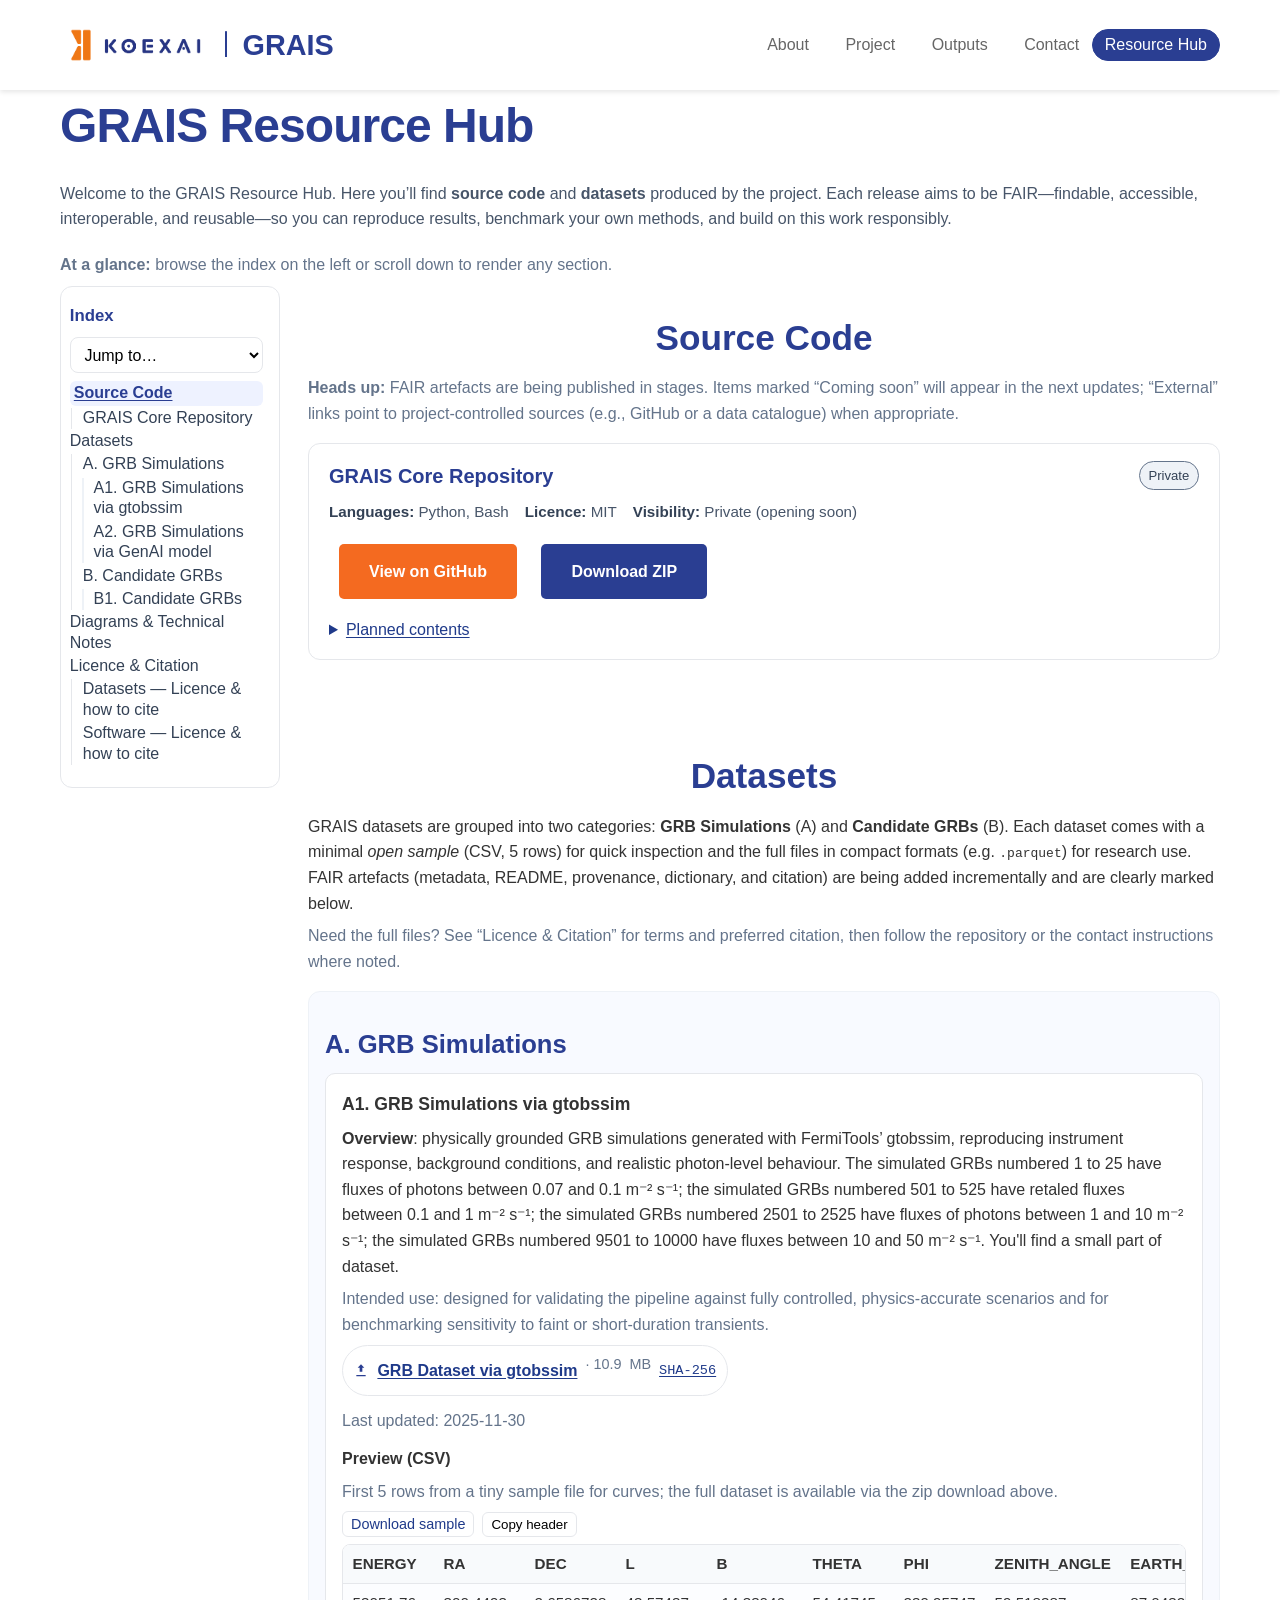
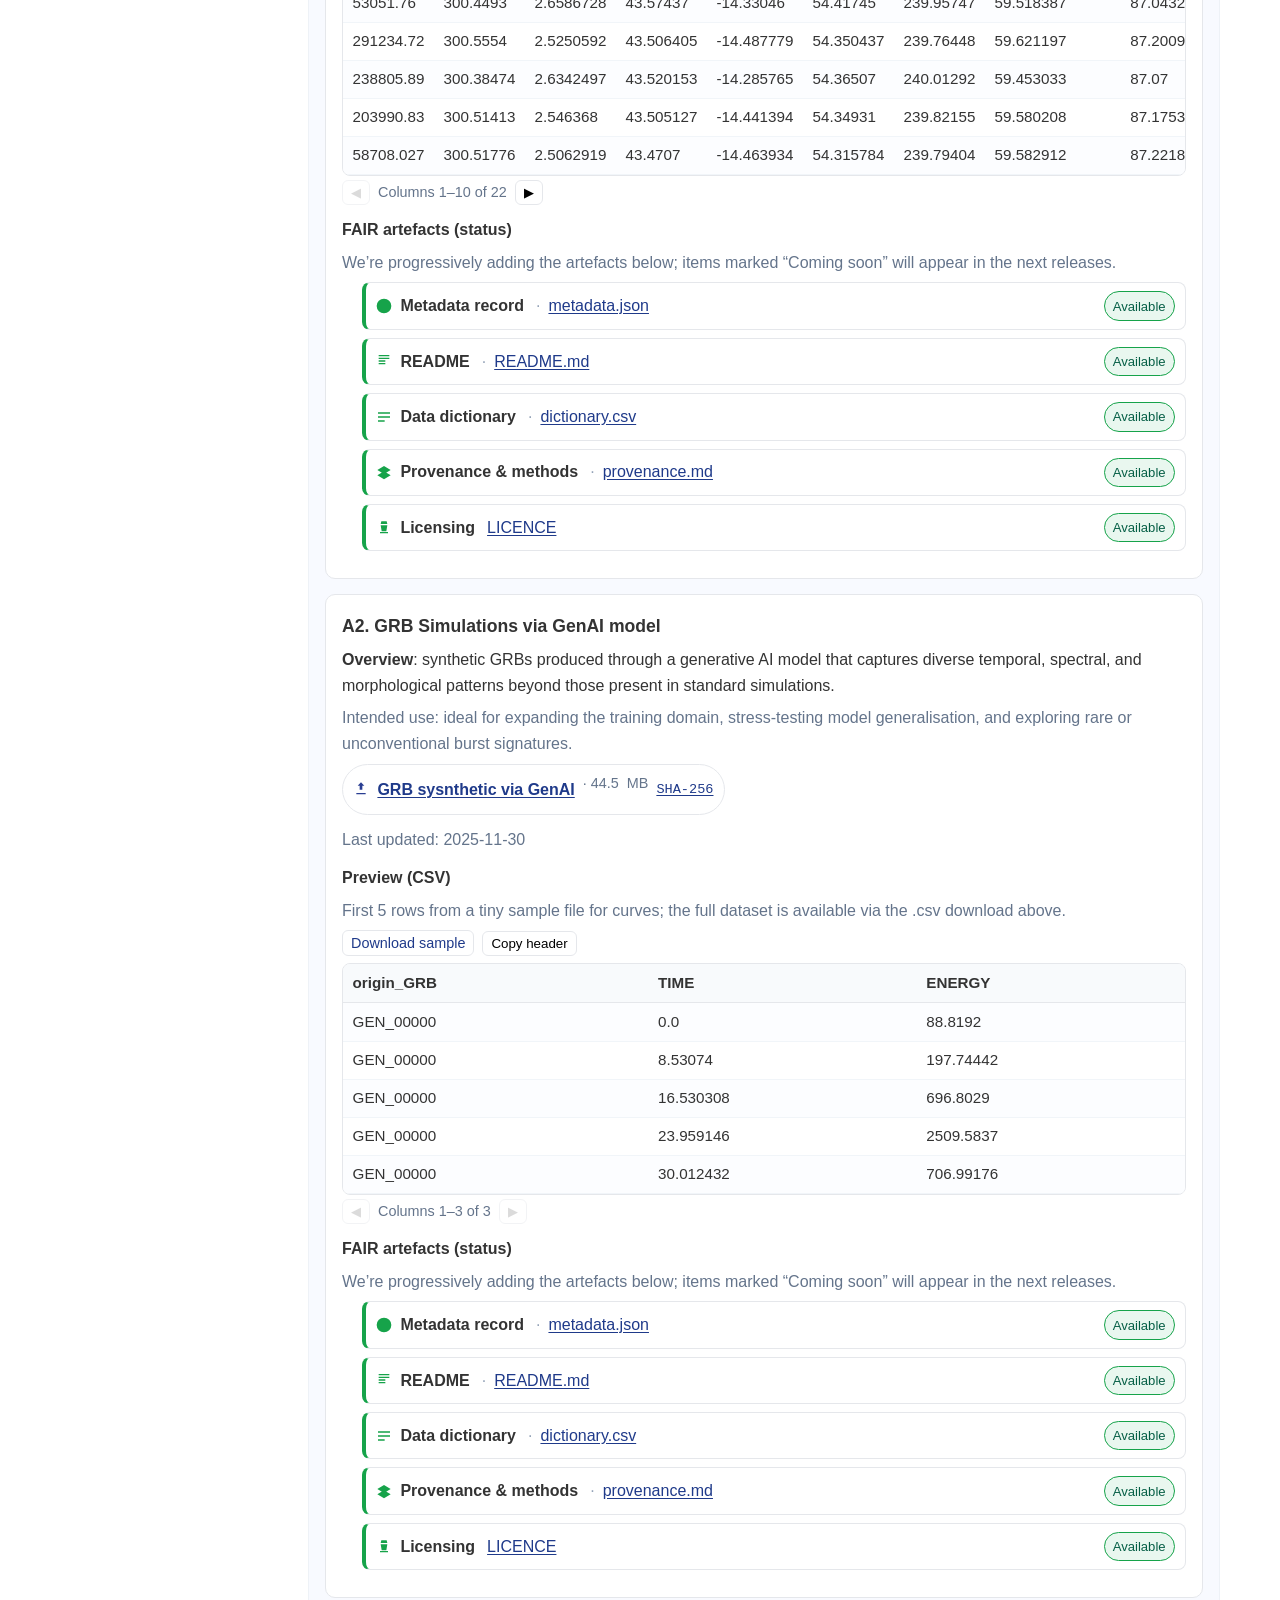
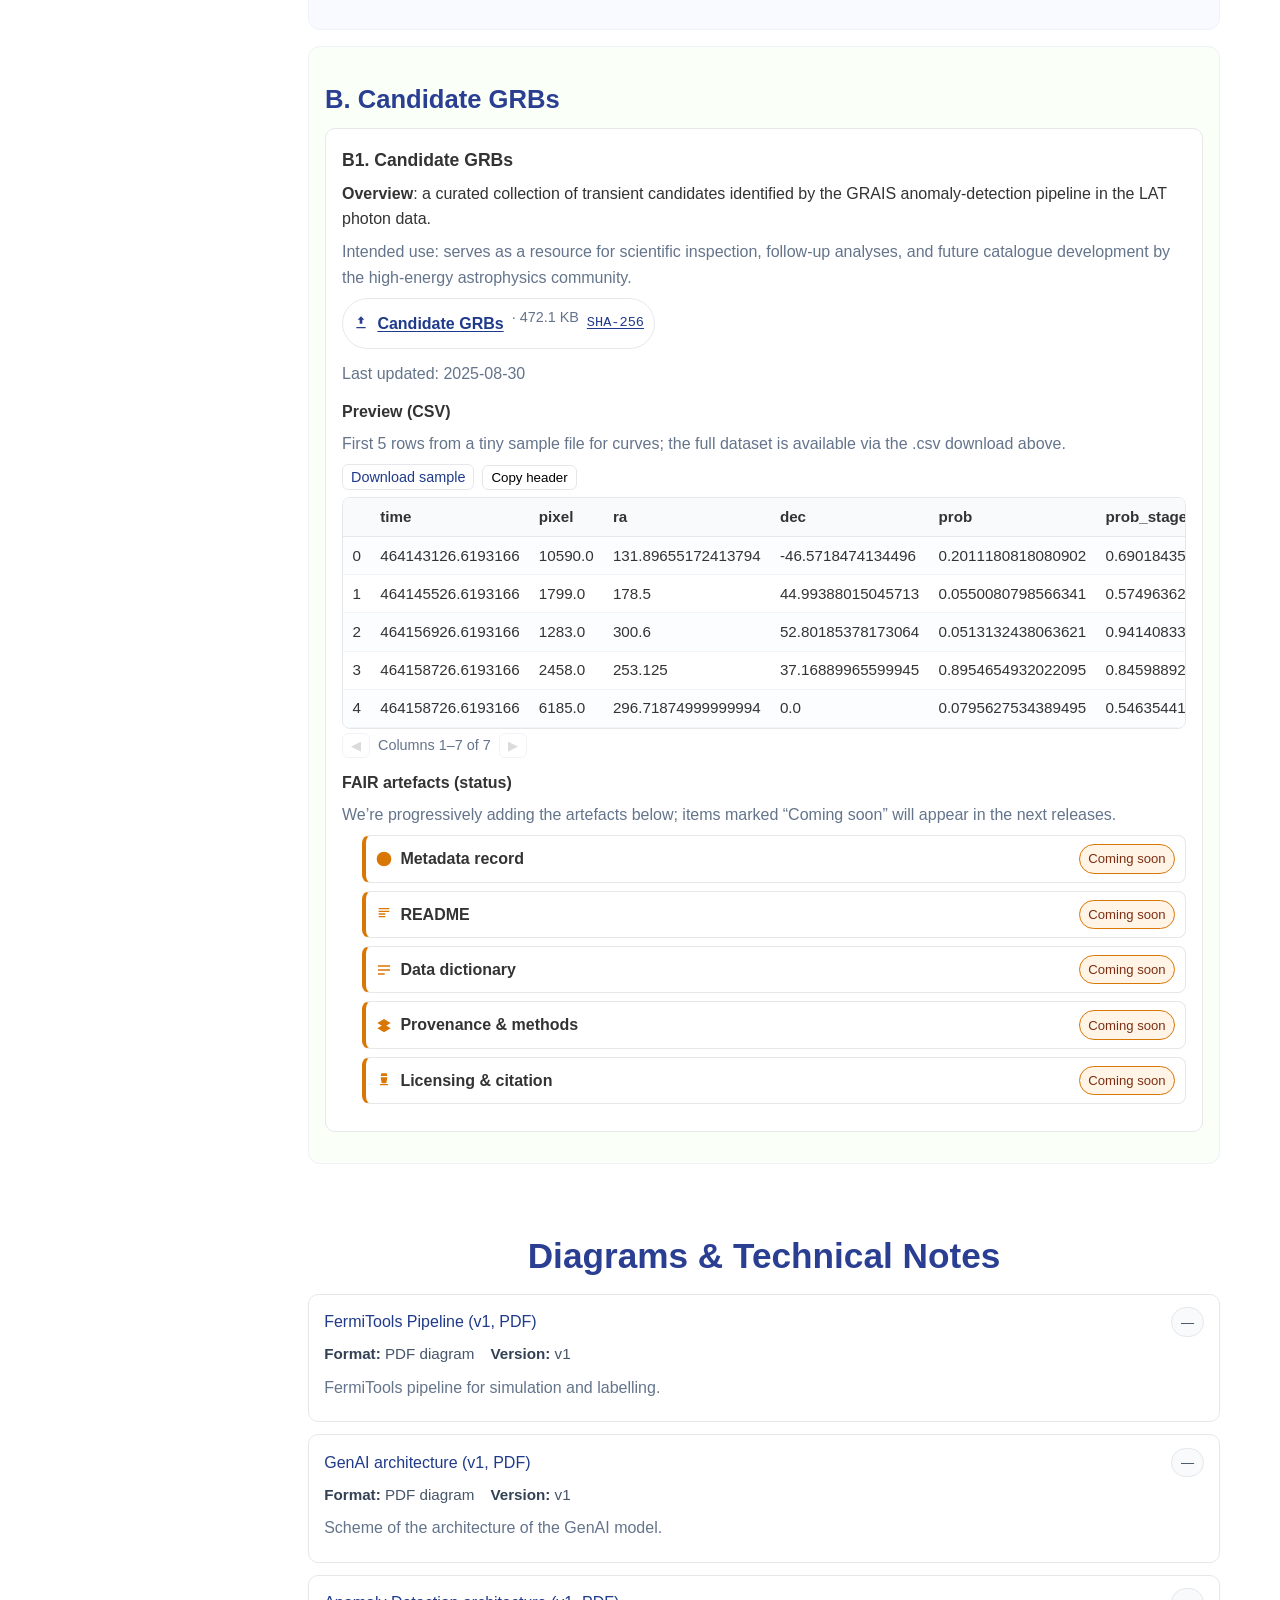
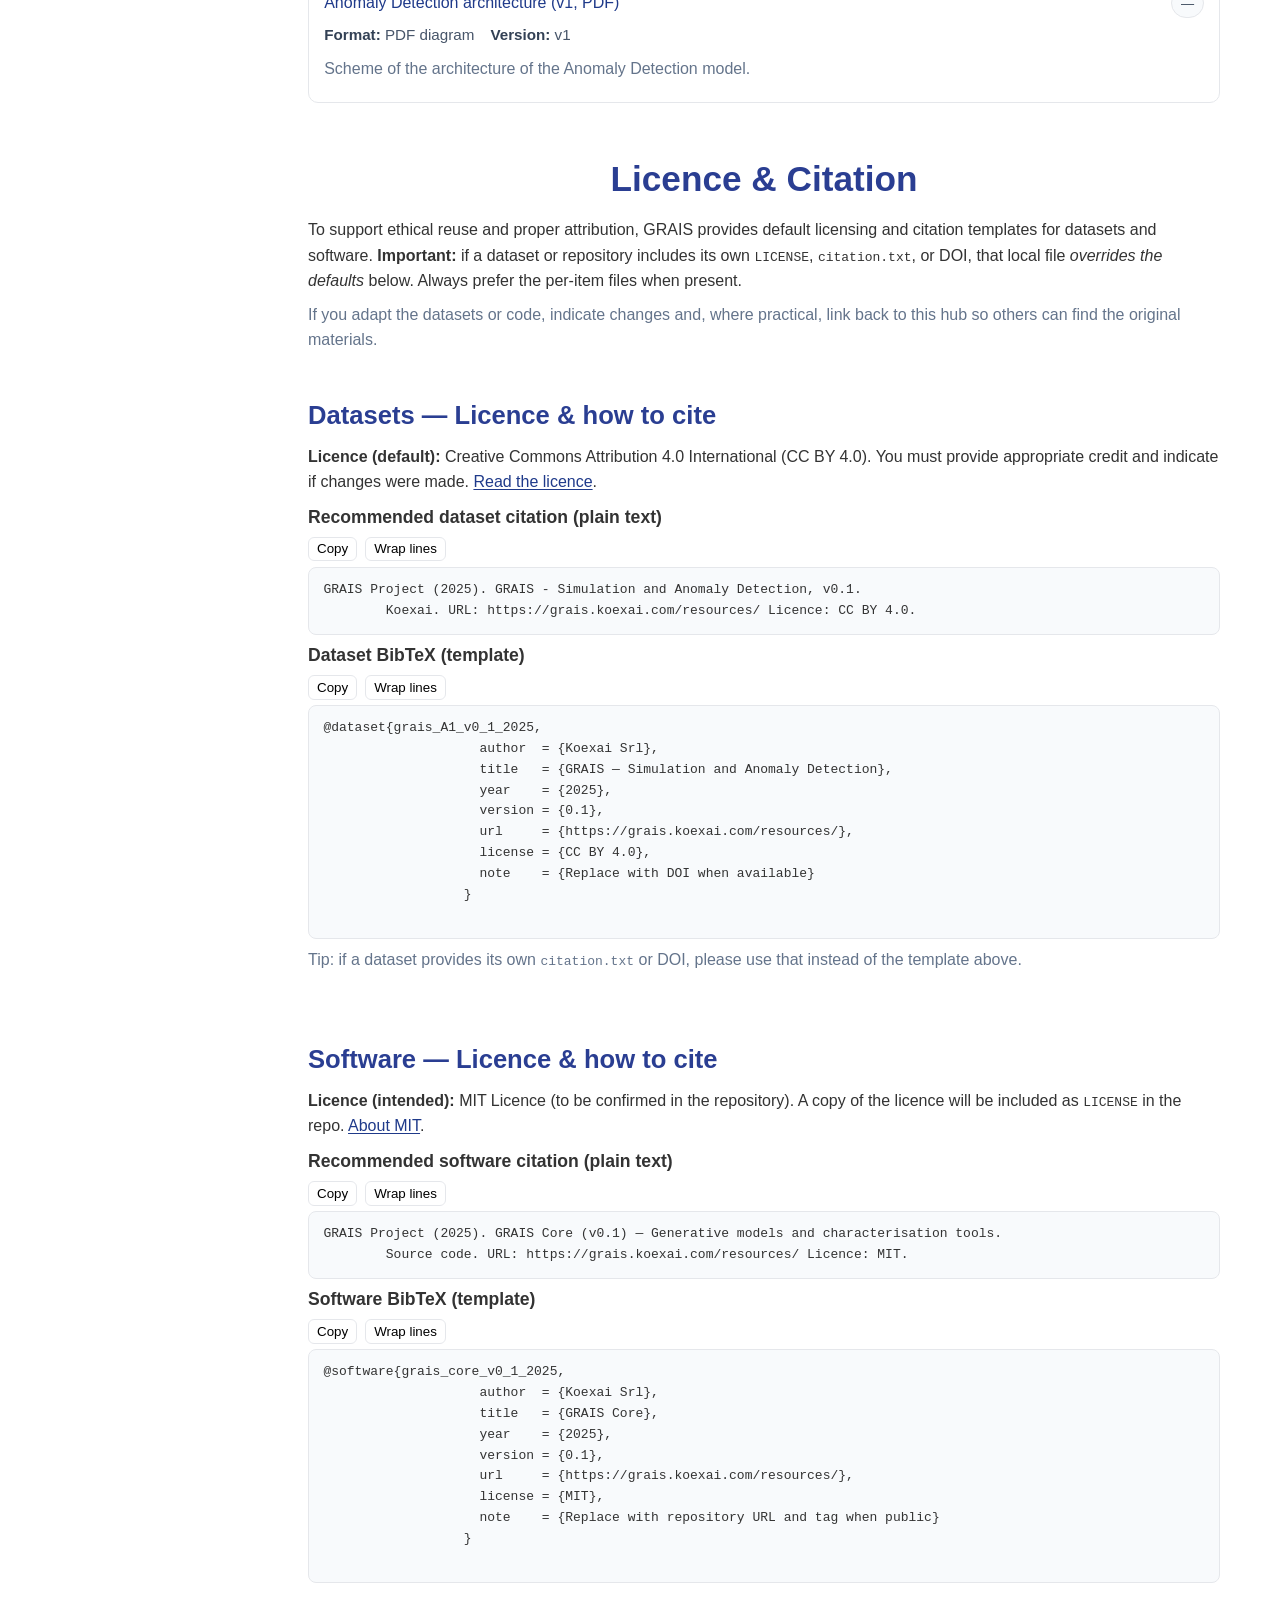
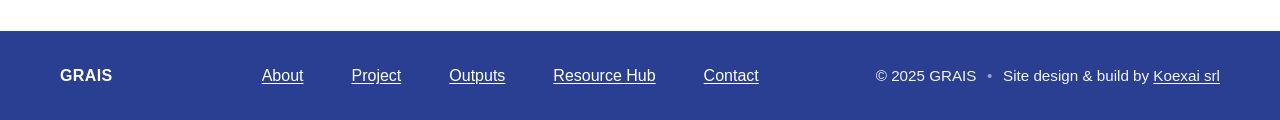
==== resources/index.html @ 2d6ec5cc "Addeded minor fixes on resources page" ====
<!DOCTYPE html>
<html lang="en">
<head>
  <meta charset="utf-8" />
  <meta name="viewport" content="width=device-width, initial-scale=1" />
  <title>GRAIS Resource Hub</title>
  <meta name="description" content="GRAIS Resource Hub: datasets, source code, publications, and citation/licensing." />
  <link rel="stylesheet" href="../assets/css/main.css">
</head>
<body class="with-fixed-header resources-page">
    <a class="skip-link" href="#datasets">Skip to content</a>
    <header>
      <div class="container">
        <div class="header-content">
          <div class="logo" style="display: flex; align-items: center; gap: 0.5em;">
                  <img src="../assets/img/logos/koexai logo.png" alt="Koexai Logo" style="height: 2.0em;">
                  <img src="../assets/img/logos/verticle_line.png" alt="Verticle LIne" style="height: 1.0em;">
                  GRAIS
          </div>
          <nav aria-label="Primary">
            <a href="/#about">About</a>
            <a href="/#project">Project</a>
            <a href="/#outputs">Outputs</a>
            <a href="/#contact">Contact</a>
              <a href="/resources/" class="nav-cta" aria-current="page">Resource Hub</a>
          </nav>
        </div>
      </div>
    </header>


  <main class="container resources-page">
    <h1>GRAIS Resource Hub</h1>
    <p class="lede">
      Welcome to the GRAIS Resource Hub. Here you’ll find <strong>source code</strong> and <strong>datasets</strong> produced by the project. Each release aims to be FAIR—findable, accessible, interoperable, and reusable—so you can reproduce results, benchmark your own methods, and build on this work responsibly.
    <p class="muted">
      <strong>At a glance:</strong> browse the index on the left or scroll down to render any section.
    </p>

    

    <!-- Index / Table of Contents -->
    <div class="page-grid">
    <nav id="toc" class="toc-panel" aria-labelledby="toc-heading" aria-label="On this page">

      <h2 id="toc-heading">Index</h2>
      <ul>
        <li><a href="#code">Source Code</a>
          <ul>
            <li><a href="#code-core">GRAIS Core Repository</a></li>
          </ul>
        </li>
        <li><a href="#datasets">Datasets</a>
          <ul>
            <li><a href="#A">A. GRB Simulations</a>
              <ul>
                <li><a href="#A1">A1. GRB Simulations via gtobssim</a></li>
                <li><a href="#A2">A2. GRB Simulations via GenAI model</a></li>
              </ul>
            </li>
            <li><a href="#B">B. Candidate GRBs</a>
              <ul>
                <li><a href="#B1">B1. Candidate GRBs</a></li>
              </ul>
            </li>
          </ul>
        </li>
        <li><a href="#pub-diagrams">Diagrams &amp; Technical Notes</a></li>
        <li><a href="#licence-citation">Licence &amp; Citation</a>
          <ul>
            <li><a href="#licence-datasets">Datasets — Licence &amp; how to cite</a></li>
            <li><a href="#licence-software">Software — Licence &amp; how to cite</a></li>
          </ul>
        </li>
      </ul>
    </nav>

    <div class="page-content">
        <!-- Source Code -->
    <section id="code" aria-labelledby="code-heading">
      <h2 id="code-heading">Source Code</h2>
        <p class="fair-note">
          <strong>Heads up:</strong> FAIR artefacts are being published in stages. Items marked “Coming soon” will appear in the next updates; “External” links point to project-controlled sources (e.g., GitHub or a data catalogue) when appropriate.
        </p>

      <article class="repo" data-status="private" aria-labelledby="code-core-heading">
      <!-- Allowed values for data-status: private, public, wip, frozen, archived -->
        <div class="repo-head">
          <h3 id="code-core-heading" class="repo-title">GRAIS Core Repository</h3>
          <span class="repo-state" aria-live="polite"></span>
        </div>

        <ul class="repo-meta">
          <li><span class="label">Languages:</span> Python, Bash</li>
          <li><span class="label">Licence:</span> MIT</li>
          <li><span class="label">Visibility:</span> Private (opening soon)</li>
        </ul>

        <p class="repo-actions">
          <!-- with links-->
            <a class="btn" href="https://github.com/koexai/GRAIS.git" target="_blank" rel="noopener">View on GitHub</a>
            <a class="btn btn-secondary" href="https://github.com/koexai/GRAIS/archive/refs/heads/main.zip">Download ZIP</a>
        </p>

        <!-- Once the repo is public you can: (1) remove this section (2) convert it to a Contents summary, with links to real folders/files in Github-->
        <details class="repo-more">
          <summary>Planned contents</summary>
          <ul>
            <li>Simulation scripts for GRB generation using FermiTools</li>
            <li>Simulation scripts for GRB generation using GenAI models</li>
            <li>Utilities for dataset labelling</li>
            <li>End-to-end pipeline for GRB detection (preprocessing, scanning, and classification modules)</li>
            <li>Documentation and usage tutorials</li>
          </ul>
        </details>
      </article>
    </section>

    <!-- Datasets -->
    <section id="datasets" aria-labelledby="datasets-heading">
      <h2 id="datasets-heading">Datasets</h2>
        <p>
          GRAIS datasets are grouped into two categories: <strong>GRB Simulations</strong> (A) and
          <strong>Candidate GRBs</strong> (B).
         Each dataset comes with a minimal <em>open sample</em> (CSV, 5 rows) for quick inspection and the full files in compact formats (e.g. <code>.parquet</code>) for research use.
          FAIR artefacts (metadata, README, provenance, dictionary, and citation) are being added incrementally and are clearly marked below.
        </p>
        <p class="muted">Need the full files? See “Licence &amp; Citation” for terms and preferred citation, then follow the repository or the contact instructions where noted.</p>


      <!-- Category A -->
      <section id="A" class="category-band band-a" aria-labelledby="A-heading">

        <h3 id="A-heading">A. GRB Simulations</h3>

        <article id="A1" class="dataset frame" aria-labelledby="A1-heading">
          <h4 id="A1-heading">A1. GRB Simulations via gtobssim</h4>
            <p><strong>Overview</strong>: physically grounded GRB simulations generated with FermiTools’ gtobssim, reproducing instrument response, background conditions, and realistic photon-level behaviour.
            The simulated GRBs numbered 1 to 25 have fluxes of photons between 0.07 and 0.1 m⁻² s⁻¹; the simulated GRBs numbered 501 to 525 have retaled fluxes between 0.1 and 1 m⁻² s⁻¹; the simulated GRBs numbered 2501 to 2525 have fluxes of photons between 1 and 10 m⁻² s⁻¹; the simulated GRBs numbered 9501 to 10000 have fluxes between 10 and 50 m⁻² s⁻¹.
            You'll find a small part of dataset. </p>
            <p class="muted">Intended use: designed for validating the pipeline against fully controlled, physics-accurate scenarios and for benchmarking sensitivity to faint or short-duration transients.</p>
          <h5 class="visually-hidden">Primary files</h5>
            <div class="file-strip" aria-label="Primary files">
              <div class="file-item">
                <svg viewBox="0 0 24 24" aria-hidden="true"><path d="M5 20h14v-2H5v2zm7-18-5 5h3v6h4V7h3l-5-5z"/></svg>
                <a href="../resources/datasets/A1/datasetA1.zip" download class="name">GRB Dataset via gtobssim</a>
                <span class="meta">· 10.9 &nbsp;MB</span>
                <a class="hash" href="../resources/datasets/A1/checksums_1.txt" title="SHA-256: 717ef5a7a687a942c949a1ccf368760c49ca0d06d72a6de9c9faac4ea5eeeb6f">SHA-256</a>
              </div>
            </div>
            <p class="muted">Last updated: 2025-11-30</p>


          <h5>Preview (CSV)</h5>
          <p class="muted">First 5 rows from a tiny sample file for curves; the full dataset is available via the zip download above.</p>
          <div class="table-scroll" data-sample-url="../resources/datasets/samples/A1_grb_gtobssim_sample.csv" data-max-cols="10" role="region" aria-label="A1 sample GRB gtobssim table" tabindex="0">
            <em>Loading preview…</em>
          </div>

          <h5>FAIR artefacts (status)</h5>
            <p class="fair-note">We’re progressively adding the artefacts below; items marked “Coming soon” will appear in the next releases.</p>

            <ul class="fair-checklist">
              <li class="fair-item" data-status="available">
                <span class="icon" aria-hidden="true">
                  <svg viewBox="0 0 24 24"><path d="M12 1a11 11 0 1 0 11 11A11.013 11.013 0 0 0 12 1Zm1 11V6h-2v8h7v-2Z"/></svg>
                </span>
                <span class="name">Metadata record</span><span class="sep">·</span>
                <a href="../resources/datasets/A1/metadata.json">metadata.json</a>
                <span class="state"></span>
              </li>

              <li class="fair-item" data-status="available">
                <span class="icon" aria-hidden="true">
                  <svg viewBox="0 0 24 24"><path d="M4 3h16v2H4zm0 4h16v2H4zm0 4h10v2H4zm0 4h10v2H4z"/></svg>
                </span>
                <span class="name">README</span><span class="sep">·</span>
                <a href="../resources/datasets/A1/README.md">README.md</a>
                <span class="state"></span>
              </li>

              <li class="fair-item" data-status="available">
                <span class="icon" aria-hidden="true">
                  <svg viewBox="0 0 24 24"><path d="M3 5h18v2H3zm0 6h18v2H3zm0 6h10v2H3z"/></svg>
                </span>
                <span class="name">Data dictionary</span><span class="sep">·</span>
                <a href="../resources/datasets/A1/dictionary.csv">dictionary.csv</a>
                <span class="state"></span>
              </li>

              <li class="fair-item" data-status="available">
                <span class="icon" aria-hidden="true">
                  <svg viewBox="0 0 24 24"><path d="M12 3 2 9l10 6 10-6-10-6Zm0 8L2 17l10 6 10-6-10-6Z"/></svg>
                </span>
                <span class="name">Provenance &amp; methods</span><span class="sep">·</span>
                <a href="../resources/datasets/A1/provenance.md">provenance.md</a>
                <span class="state"></span>
              </li>

              <li class="fair-item" data-status="available">
                <span class="icon" aria-hidden="true">
                  <svg viewBox="0 0 24 24"><path d="M6 20h12v-2H6v2ZM8 2h8l1 4H7l1-4Zm-1 6h10l-1.5 9h-7L7 8Z"/></svg>
                </span>
                <span class="name">Licensing</span>
                <a href="../resources/datasets/A1/LICENSE">LICENCE</a>
                <span class="state"></span>
              </li>

              <!--
              <li class="fair-item" data-status="soon">
                <span class="icon" aria-hidden="true">
                  <svg viewBox="0 0 24 24"><path d="M4 4h16v2H4zm0 6h16v2H4zm0 6h10v2H4z"/></svg>
                </span>
                <span class="name">Supplementary materials</span><span class="sep">·</span>
                <a href="../resources/datasets/A1/supplements/">notebooks, diagrams, scripts</a>
                <span class="state"></span>
              </li>
              -->
            </ul>


        </article>

        <article id="A2" class="dataset frame" aria-labelledby="A2-heading">
          <h4 id="A2-heading">A2. GRB Simulations via GenAI model</h4>
            <p><strong>Overview</strong>: synthetic GRBs produced through a generative AI model that captures diverse temporal, spectral, and morphological patterns beyond those present in standard simulations.</p>
            <p class="muted">Intended use: ideal for expanding the training domain, stress-testing model generalisation, and exploring rare or unconventional burst signatures.</p>
          <h5 class="visually-hidden">Primary files</h5>
            <div class="file-strip" aria-label="Primary files">
              <div class="file-item">
                <svg viewBox="0 0 24 24" aria-hidden="true"><path d="M5 20h14v-2H5v2zm7-18-5 5h3v6h4V7h3l-5-5z"/></svg>
                <a href="../resources/datasets/A2/synthetic_grb.csv" download class="name">GRB sysnthetic via GenAI</a>
                <span class="meta">· 44.5 &nbsp;MB</span>
                <a class="hash" href="../resources/datasets/A2/checksums_1.txt" title="SHA-256: c75c048039b488770ecdec800e59e60596f0c0cb99e5fc81b6faf79f32d3cb8f">SHA-256</a>
              </div>
            </div>
            <p class="muted">Last updated: <time datetime="2025-11-30">2025-11-30</time></p>


          <h5>Preview (CSV)</h5>
          <p class="muted">First 5 rows from a tiny sample file for curves; the full dataset is available via the .csv download above.</p>
          <div class="table-scroll" data-sample-url="../resources/datasets/samples/A2-sample_GRBs_generated.csv" data-max-cols="10" role="region" aria-label="A2 sample curve table" tabindex="0">
            <em>Loading preview…</em>
          </div>

          <h5>FAIR artefacts (status)</h5>
            <p class="fair-note">We’re progressively adding the artefacts below; items marked “Coming soon” will appear in the next releases.</p>

            <ul class="fair-checklist">
              <li class="fair-item" data-status="available">
                <span class="icon" aria-hidden="true"><svg viewBox="0 0 24 24"><path d="M12 1a11 11 0 1 0 11 11A11.013 11.013 0 0 0 12 1Zm1 11V6h-2v8h7v-2Z"/></svg></span>
                <span class="name">Metadata record</span> <span class="sep">·</span>
                <a href="../resources/datasets/A2/metadata.json">metadata.json</a>
                <span class="state"></span>
              </li>

              <li class="fair-item" data-status="available">
                <span class="icon" aria-hidden="true"><svg viewBox="0 0 24 24"><path d="M4 3h16v2H4zm0 4h16v2H4zm0 4h10v2H4zm0 4h10v2H4z"/></svg></span>
                <span class="name">README</span> <span class="sep">·</span>
                <a href="../resources/datasets/A2/README.md">README.md</a>
                <span class="state"></span>
              </li>

              <li class="fair-item" data-status="available">
                <span class="icon" aria-hidden="true"><svg viewBox="0 0 24 24"><path d="M3 5h18v2H3zm0 6h18v2H3zm0 6h10v2H3z"/></svg></span>
                <span class="name">Data dictionary</span> <span class="sep">·</span>
                <a href="../resources/datasets/A2/dictionary.csv">dictionary.csv</a>
                <span class="state"></span>
              </li>

              <li class="fair-item" data-status="available">
                <span class="icon" aria-hidden="true"><svg viewBox="0 0 24 24"><path d="M12 3 2 9l10 6 10-6-10-6Zm0 8L2 17l10 6 10-6-10-6Z"/></svg></span>
                <span class="name">Provenance &amp; methods</span> <span class="sep">·</span>
                <a href="../resources/datasets/A2/provenance.md">provenance.md</a>
                <span class="state"></span>
              </li>

              <li class="fair-item" data-status="available">
                <span class="icon" aria-hidden="true">
                  <svg viewBox="0 0 24 24"><path d="M6 20h12v-2H6v2ZM8 2h8l1 4H7l1-4Zm-1 6h10l-1.5 9h-7L7 8Z"/></svg>
                </span>
                <span class="name">Licensing</span>
                <a href="../resources/datasets/A2/LICENSE.md">LICENCE</a>
                <span class="state"></span>
              </li>

              <!--
              <li class="fair-item" data-status="soon">
                <span class="icon" aria-hidden="true"><svg viewBox="0 0 24 24"><path d="M4 4h16v2H4zm0 6h16v2H4zm0 6h10v2H4z"/></svg></span>
                <span class="name">Supplementary materials</span> <span class="sep">·</span>
                <a href="../resources/datasets/A2/supplements/">notebooks, diagrams, scripts</a>
                <span class="state"></span>
              </li>
              -->
            </ul>


        </article>

      </section>

      <!-- Category B -->
      <section id="B" class="category-band band-b" aria-labelledby="B-heading">
        <h3 id="B-heading">B. Candidate GRBs</h3>

        <article id="B1" class="dataset frame" aria-labelledby="B1-heading">
          <h4 id="B1-heading">B1. Candidate GRBs</h4>
            <p><strong>Overview</strong>: a curated collection of transient candidates identified by the GRAIS anomaly-detection pipeline in the LAT photon data.</p>
            <p class="muted">Intended use: serves as a resource for scientific inspection, follow-up analyses, and future catalogue development by the high-energy astrophysics community.</p>

          <h5 class="visually-hidden">Primary files</h5>
            <div class="file-strip" aria-label="Primary files">
              <div class="file-item">
                <svg viewBox="0 0 24 24" aria-hidden="true"><path d="M5 20h14v-2H5v2zm7-18-5 5h3v6h4V7h3l-5-5z"/></svg>
                <a href="../resources/datasets/B1/candidates_final.csv" download class="name">Candidate GRBs</a>
                <span class="meta">· 472.1&nbsp;KB</span>
               <a class="hash" href="../resources/datasets/B1/checksums.txt" title="SHA-256: b656994b062fff7cccdee8922b0f904945820a8eed4e566a90fd20fb1adf68a6">SHA-256</a>
              </div>
            </div>
            <p class="muted">Last updated: <time datetime="2025-08-30">2025-08-30</time></p>


          <h5>Preview (CSV)</h5>
          <p class="muted">First 5 rows from a tiny sample file for curves; the full dataset is available via the .csv download above.</p>
          <div class="table-scroll" data-sample-url="../resources/datasets/samples/B1-sample_GRB_candidates.csv" data-max-cols="10" role="region" aria-label="B1 sample curve table" tabindex="0">
            <em>Loading preview…</em>
          </div>

          <h5>FAIR artefacts (status)</h5>
            <p class="fair-note">We’re progressively adding the artefacts below; items marked “Coming soon” will appear in the next releases.</p>

            <ul class="fair-checklist">
              <li class="fair-item" data-status="soon">
                <span class="icon" aria-hidden="true"><svg viewBox="0 0 24 24"><path d="M12 1a11 11 0 1 0 11 11A11.013 11.013 0 0 0 12 1Zm1 11V6h-2v8h7v-2Z"/></svg></span>
                <span class="name">Metadata record</span> <span class="sep"></span>
                <a href="../resources/datasets/B1/metadata.json"></a>
                <span class="state"></span>
              </li>

              <li class="fair-item" data-status="soon">
                <span class="icon" aria-hidden="true"><svg viewBox="0 0 24 24"><path d="M4 3h16v2H4zm0 4h16v2H4zm0 4h10v2H4zm0 4h10v2H4z"/></svg></span>
                <span class="name">README</span> <span class="sep"></span>
                <a href="../resources/datasets/B1/README.md"></a>
                <span class="state"></span>
              </li>

              <li class="fair-item" data-status="soon">
                <span class="icon" aria-hidden="true"><svg viewBox="0 0 24 24"><path d="M3 5h18v2H3zm0 6h18v2H3zm0 6h10v2H3z"/></svg></span>
                <span class="name">Data dictionary</span> <span class="sep"></span>
                <a href="../resources/datasets/B1/dictionary.csv"></a>
                <span class="state"></span>
              </li>

              <li class="fair-item" data-status="soon">
                <span class="icon" aria-hidden="true"><svg viewBox="0 0 24 24"><path d="M12 3 2 9l10 6 10-6-10-6Zm0 8L2 17l10 6 10-6-10-6Z"/></svg></span>
                <span class="name">Provenance &amp; methods</span> <span class="sep"></span>
                <a href="../resources/datasets/B1/provenance.md"></a>
                <span class="state"></span>
              </li>

              <li class="fair-item" data-status="soon">
                <span class="icon" aria-hidden="true"><svg viewBox="0 0 24 24"><path d="M6 20h12v-2H6v2ZM8 2h8l1 4H7l1-4Zm-1 6h10l-1.5 9h-7L7 8Z"/></svg></span>
                <span class="name">Licensing &amp; citation</span><span class="sep"></span>
                <a href="../resources/datasets/B1/LICENSE"></a> <a href="/resources/datasets/B1/citation.txt"></a>
                <span class="state"></span>
              </li>

              <!--
              <li class="fair-item" data-status="soon">
                <span class="icon" aria-hidden="true"><svg viewBox="0 0 24 24"><path d="M4 4h16v2H4zm0 6h16v2H4zm0 6h10v2H4z"/></svg></span>
                <span class="name">Supplementary materials</span> <span class="sep">·</span>
                <a href="../resources/datasets/B1/supplements/">notebooks, diagrams, scripts</a>
                <span class="state"></span>
              </li>
              -->
            </ul>


        </article>

      </section>

    </section>


    <!-- 
    <section id="code" aria-labelledby="code-heading">
      <h2 id="code-heading">Source Code</h2>
        <p class="fair-note">
          <strong>Heads up:</strong> FAIR artefacts are being published in stages. Items marked “Coming soon” will appear in the next updates;
          “External” links point to project-controlled sources (e.g., GitHub or a data catalogue) when appropriate.
        </p>

      <article class="repo" data-status="wip" aria-labelledby="code-core-heading">
        <div class="repo-head">
          <h3 id="code-core-heading" class="repo-title">GRAIS Core Repository</h3>
          <span class="repo-state" aria-live="polite"></span>
        </div>

        <ul class="repo-meta">
          <li><span class="label">Languages:</span> Python (PyTorch)</li>
          <li><span class="label">Licence:</span> MIT (TBC)</li>
          <li><span class="label">Visibility:</span> Private (opening soon)</li>
        </ul>

        <p class="repo-actions">
            <a class="btn" href="https://github.com/koexai/GRAIS.git" target="_blank" rel="noopener">View on GitHub</a>
            <a class="btn btn-secondary" href="https://github.com/koexai/GRAIS/archive/refs/heads/main.zip">Download ZIP</a>
        </p>

        
        <details class="repo-more">
          <summary>Planned contents</summary>
          <ul>
            <li>Simulation scripts for GRB generation using FermiTools</li>
            <li>Simulation scripts for GRB generation using GenAI models</li>
            <li>Utilities for dataset labelling</li>
            <li>End-to-end pipeline for GRB detection (preprocessing, scanning, and classification modules)</li>
            <li>Documentation and usage tutorials</li>
          </ul>
        </details>
      </article>
    </section>
    -->


    <!-- 
    <section id="publications" aria-labelledby="publications-heading">
      <h2 id="publications-heading">Publications</h2>
      <p class="muted">
        This section lists
        <strong>journal &amp; conference submissions</strong>, <strong>technical diagrams/notes</strong>, and selected
        <strong>findings</strong> for the community.
      </p>

     
      <nav class="pub-filter" aria-label="Filter publications">
        <button type="button" data-filter="all" aria-pressed="true">All</button>
        <button type="button" data-filter="articles">Articles</button>
        <button type="button" data-filter="diagrams">Diagrams</button>
        <button type="button" data-filter="findings">Findings</button>
      </nav>

      <section id="pub-articles" aria-labelledby="pub-articles-heading" class="pub-group" data-group="articles">
        <h3 id="pub-articles-heading">Journal &amp; Conference Submissions</h3>
        <ul class="pub-list">
          <li class="pub-item" data-kind="articles" data-status="in-prep">
            <div class="pub-head">
              <span class="pub-title"><strong>Paper #1 (title TBC)</strong></span>
              <span class="pub-state" aria-label="Status: in preparation"></span>
            </div>
            <ul class="pub-meta">
              <li><span class="label">Status:</span> In preparation</li>
              <li><span class="label">Type:</span> Journal article</li>
            </ul>
            <p class="pub-links">
              <a href="/resources/publications/articles/paper1_abstract.md">Abstract</a>
              <span aria-hidden="true">·</span>
              <a href="#" aria-disabled="true">Preprint (coming soon)</a>
            </p>
            <details class="pub-more">
              <summary>Show short note</summary>
              <div class="pub-note">
                Scope: early results on physical-model light curves; baselines &amp; GenAI augmentation plan.
              </div>
            </details>
          </li>

          <li class="pub-item" data-kind="articles" data-status="planned">
            <div class="pub-head">
              <span class="pub-title"><strong>Paper #2 (title TBC)</strong></span>
              <span class="pub-state" aria-label="Status: planned"></span>
            </div>
            <ul class="pub-meta">
              <li><span class="label">Status:</span> Planned submission</li>
              <li><span class="label">Type:</span> Conference paper</li>
            </ul>
            <p class="pub-links">
              <a href="/resources/publications/articles/paper2_outline.md">Outline</a>
            </p>
          </li>
        </ul>
      </section>
    -->

      <!-- Diagrams & Technical Notes -->
      <section id="pub-diagrams" aria-labelledby="pub-diagrams-heading">
        <h2 id="pub-diagrams-heading">Diagrams &amp; Technical Notes</h2>
        <ul class="pub-list">
          <li class="pub-item" data-kind="diagrams" data-status="soon">
            <div class="pub-head">
              <span class="pub-title"><a href="/resources/diagrams/fermitools_pipeline.pdf" target="_blank" rel="noopener">FermiTools Pipeline (v1, PDF)</a></span>
              <span class="pub-state" aria-label="Status: soon"></span>
            </div>
            <ul class="pub-meta">
              <li><span class="label">Format:</span> PDF diagram</li>
              <li><span class="label">Version:</span> v1</li>
            </ul>
            <p class="muted">FermiTools pipeline for simulation and labelling.</p>
          </li>

          <li class="pub-item" data-kind="diagrams" data-status="soon">
            <div class="pub-head">
              <span class="pub-title"><a href="/resources/diagrams/ConvVAE_GRB_Params_site.pdf" target="_blank" rel="noopener">GenAI architecture (v1, PDF)</a></span>
              <span class="pub-state" aria-label="Status: soon"></span>
            </div>
            <ul class="pub-meta">
              <li><span class="label">Format:</span> PDF diagram</li>
              <li><span class="label">Version:</span> v1</li>
            </ul>
            <p class="muted">Scheme of the architecture of the GenAI model.</p>
          </li>

          <li class="pub-item" data-kind="diagrams" data-status="soon">
            <div class="pub-head">
              <span class="pub-title"><a href="/resources/diagrams/GRB_Pipeline_DBSCAN.pdf" target="_blank" rel="noopener">Anomaly Detection architecture (v1, PDF)</a></span>
              <span class="pub-state" aria-label="Status: published"></span>
            </div>
            <ul class="pub-meta">
              <li><span class="label">Format:</span> PDF diagram</li>
              <li><span class="label">Version:</span> v1</li>
            </ul>
            <p class="muted">Scheme of the architecture of the Anomaly Detection model.</p>
          </li>
        </ul>
      </section>
    </section>


    <!-- Licence & Citation -->
    <section id="licence-citation" aria-labelledby="licence-heading">
      <h2 id="licence-heading">Licence &amp; Citation</h2>
        <p>
          To support ethical reuse and proper attribution, GRAIS provides default licensing and citation templates for datasets and software.
          <strong>Important:</strong> if a dataset or repository includes its own <code>LICENSE</code>, <code>citation.txt</code>, or DOI,
          that local file <em>overrides the defaults</em> below. Always prefer the per-item files when present.
        </p>
        <p class="muted">
          If you adapt the datasets or code, indicate changes and, where practical, link back to this hub so others can find the original materials.
        </p>



      <!-- Datasets -->
      <section id="licence-datasets" aria-labelledby="licence-datasets-heading">
        <h3 id="licence-datasets-heading">Datasets — Licence &amp; how to cite</h3>
        <p><strong>Licence (default):</strong> Creative Commons Attribution 4.0 International (CC BY 4.0).
          You must provide appropriate credit and indicate if changes were made.
          <a href="https://creativecommons.org/licenses/by/4.0/" target="_blank" rel="noopener">Read the licence</a>.
        </p>

        <h4>Recommended dataset citation (plain text)</h4>
        <pre class="cite">GRAIS Project (2025). GRAIS - Simulation and Anomaly Detection, v0.1.
        Koexai. URL: https://grais.koexai.com/resources/ Licence: CC BY 4.0.</pre>

        <h4>Dataset BibTeX (template)</h4>
        <pre class="cite">@dataset{grais_A1_v0_1_2025,
                    author  = {Koexai Srl},
                    title   = {GRAIS — Simulation and Anomaly Detection},
                    year    = {2025},
                    version = {0.1},
                    url     = {https://grais.koexai.com/resources/},
                    license = {CC BY 4.0},
                    note    = {Replace with DOI when available}
                  }
        </pre>
        <p class="muted">Tip: if a dataset provides its own <code>citation.txt</code> or DOI, please use that instead of the template above.</p>
      </section>

      <!-- Software -->
      <section id="licence-software" aria-labelledby="licence-software-heading">
        <h3 id="licence-software-heading">Software — Licence &amp; how to cite</h3>
        <p><strong>Licence (intended):</strong> MIT Licence (to be confirmed in the repository).
          A copy of the licence will be included as <code>LICENSE</code> in the repo.
          <a href="https://choosealicense.com/licenses/mit/" target="_blank" rel="noopener">About MIT</a>.
        </p>

        <h4>Recommended software citation (plain text)</h4>
        <pre class="cite">GRAIS Project (2025). GRAIS Core (v0.1) — Generative models and characterisation tools.
        Source code. URL: https://grais.koexai.com/resources/ Licence: MIT.</pre>

        <h4>Software BibTeX (template)</h4>
        <pre class="cite">@software{grais_core_v0_1_2025,
                    author  = {Koexai Srl},
                    title   = {GRAIS Core},
                    year    = {2025},
                    version = {0.1},
                    url     = {https://grais.koexai.com/resources/},
                    license = {MIT},
                    note    = {Replace with repository URL and tag when public}
                  }
        </pre>
      </section>
    </section>


    </div> <!-- /.page-content -->
    </div> <!-- /.page-grid -->

  </main>

  <div data-include="/partials/footer.html"></div>

  <script src="/assets/js/main.js" defer></script>

  <noscript>Your browser does not support JavaScript or it is disabled. Some features may not work properly.</noscript>
</body>
</html>
---- assets/css/main.css ----
/* === Base reset & layout === */
* { margin: 0; padding: 0; box-sizing: border-box; }
body { font-family: 'Segoe UI', Tahoma, Geneva, Verdana, sans-serif; line-height: 1.6; color: #333; background: #fff; }
.container { max-width: 1200px; margin: 0 auto; padding: 0 20px; }

/* === Header === */
body > header {
  background: #fff;
  padding: 1rem 0;
  box-shadow: 0 2px 5px rgba(0,0,0,0.1);
  position: fixed;
  width: 100%;
  top: 0;
  z-index: 1000;
}

.header-content { display: flex; justify-content: space-between; align-items: center; }
.logo { font-size: 1.8rem; font-weight: bold; color: #2A3E92; }

/* Primary nav */
nav a { text-decoration: none; color: #666; margin-left: 2rem; font-weight: 500; transition: color 0.3s; }
nav a:hover { color: #F46A20; }

/* CTA pill for the Resource Hub link (global) */
header nav .nav-cta {
  display: inline-block;
  padding: .45rem .75rem;
  border: 1px solid #2A3E92;
  border-radius: 9999px;
  text-decoration: none;
  color: #2A3E92;
  line-height: 1;
  margin-left: .5rem;
}
header nav .nav-cta:hover { background: #2A3E92; color: #fff; }
@media (max-width: 768px) { header nav .nav-cta { padding: .4rem .65rem; } }

/* === Main layout === */
section { padding: 4rem 0; }  /* content spacing; anchor offset handled below */

/* === Hero === */
.hero { background: linear-gradient(135deg, #f8f9ff 0%, #fff 100%); text-align: center; padding: 6rem 0; }
.hero h1 { font-size: 3.5rem; color: #2A3E92; margin-bottom: 1rem; }
.hero .subtitle { font-size: 1.5rem; color: #666; margin-bottom: 1rem; }
.hero .tagline { font-size: 1.2rem; color: #777; margin-bottom: 3rem; max-width: 800px; margin-left: auto; margin-right: auto; }
.funding-notice { background: #f1f5f9; padding: 2rem; border-radius: 10px; margin: 2rem auto; max-width: 900px; font-style: italic; color: #64748b; border-left: 4px solid #F46A20; }

/* === Buttons === */
.btn { display: inline-block; background: #F46A20; color: #fff; padding: 15px 30px; text-decoration: none; border-radius: 5px; font-weight: bold; transition: background .3s; margin: 10px; }
.btn:hover { background: #e55a1a; }
.btn-secondary { background: #2A3E92; }
.btn-secondary:hover { background: #1e2d6f; }

/* === Headings (site-wide defaults) === */
h2 { font-size: 2.5rem; color: #2A3E92; text-align: center; margin-bottom: 2rem; }
h3 { font-size: 1.8rem; color: #2A3E92; margin-bottom: 1rem; }

/* === Grid & cards === */
.grid { display: grid; grid-template-columns: repeat(auto-fit, minmax(300px, 1fr)); gap: 2rem; margin: 2rem 0; align-items: stretch; }
.card { background: #fff; padding: 2rem; border-radius: 10px; box-shadow: 0 4px 15px rgba(0,0,0,0.1); transition: transform .3s, box-shadow .3s; display: flex; flex-direction: column; justify-content: flex-start; height: 100%; position: relative; }
.card:hover { transform: translateY(-5px); box-shadow: 0 8px 25px rgba(0,0,0,0.15); }
.card h3 { color: #2A3E92; border-left: 4px solid #F46A20; padding-left: 1rem; font-size: 1.6rem; line-height: 1.3; margin-bottom: .75rem; }
.card p { font-size: 1rem; line-height: 1.6; margin-bottom: 1rem; }
.card .btn { margin-top: auto; }

/* === Misc sections === */
.alternate-bg { background: #f8f9ff; }
.feature-list { list-style: none; padding: 0; }
.feature-list li { padding: 1rem 0; border-left: 4px solid #F46A20; padding-left: 2rem; margin: 1rem 0; background: #f9f9f9; border-radius: 0 5px 5px 0; }
.feature-list li strong { color: #2A3E92; }

/* === Site footer === */
.site-footer { background: #2A3E92; color: #fff; text-align: center; padding: 2rem 0; }
.contact-info { background: #f1f5f9; padding: 2rem; border-radius: 10px; text-align: center; }

/* === Funding logos === */
.logo-bar { display: flex; flex-wrap: wrap; justify-content: center; align-items: center; list-style: none; padding: 0; margin: 0; gap: 2rem; }
.logo-bar img { height: 88px; max-width: 100%; }
@media (max-width: 1024px) { .logo-bar img { height: 72px; } }
@media (max-width: 768px)  { .logo-bar img { height: 48px; } }

/* === Resources section (homepage cards) === */
.resource-grid { align-items: stretch; position: relative; }
.resource-card { display: flex; flex-direction: column; isolation: isolate; overflow: hidden; z-index: 0; }
/* Ensure card headers behave like normal content */
.resource-card .resource-head { position: static; width: auto; top: auto; box-shadow: none; background: transparent; }
.resource-card .resource-head p { margin: .35rem 0 .75rem; }

/* Metadata row */
.meta { display: flex; flex-wrap: wrap; gap: .5rem 1rem; margin: 0 0 .75rem; padding: 0; list-style: none; }
.meta li { font-size: .95rem; color: #334155; }

/* Details blocks — hidden when closed */
.resource-card details > summary { display: none; }
.block-sample:not([open]), .block-docs:not([open]) { display: none !important; }

.block-sample, .block-docs {
  margin-top: .75rem;
  border: 1px solid #e5e7eb;
  border-radius: 10px;
  padding: .75rem;
  background: #fafafa;
  position: relative;
  z-index: 1;
}
.block-sample[open], .block-docs[open] { background: #f8fafc; }

/* Sample table (homepage cards) */
.sample-note { font-size: .9rem; color: #475569; margin-bottom: .5rem; }
.sample-actions { display: flex; align-items: center; gap: 1rem; margin-top: .5rem; }
.sample-table { overflow: auto; max-height: 280px; border: 1px solid #e5e7eb; background: #fff; border-radius: 8px; }
.sample-table table { width: 100%; border-collapse: collapse; font-size: .92rem; }
.sample-table th, .sample-table td { padding: .4rem .5rem; border-bottom: 1px solid #f1f5f9; white-space: nowrap; }
.sample-table th { text-align: left; position: sticky; top: 0; background: #f8fafc; }

/* Bottom action bar (appears on hover/focus/tap) */
.hover-actions {
  position: absolute; left: 1rem; right: 1rem; bottom: 1rem;
  background: #fff; border: 1px solid #e5e7eb; border-radius: 10px;
  box-shadow: 0 6px 18px rgba(0,0,0,.08);
  padding: .75rem;
  display: flex; align-items: center; justify-content: center;
  opacity: 0; pointer-events: none; transform: translateY(8px);
  transition: opacity .18s ease, transform .18s ease;
  z-index: 2;
}
.resource-card:hover .hover-actions,
.resource-card:focus-within .hover-actions,
.resource-card.is-hovered .hover-actions { opacity: 1; pointer-events: auto; transform: translateY(0); }

.actions-inner { display: flex; gap: .5rem; flex-wrap: wrap; justify-content: center; }
.actions-inner .btn { margin: 0; } /* don't inherit .card .btn bottom push */

.show-options {
  position: absolute; right: .75rem; top: .75rem; z-index: 3;
  font-size: .85rem; text-decoration: underline; color: #1e3a8a;
}
@media (hover:hover) { .show-options { opacity: 0; pointer-events: none; } }

/* Card footer (small note, not site footer) */
.resource-foot { margin-top: .75rem; font-size: .85rem; color: #64748b; background: transparent; padding: 0; }

/* === Accessibility focus (unified) === */
a:focus-visible,
button:focus-visible,
[tabindex]:focus-visible {
  outline: 3px solid #2A3E92;
  outline-offset: 2px;
}

/* === Skip link === */
.skip-link {
  position: absolute;
  left: -9999px;
  top: auto;
  width: 1px;
  height: 1px;
  overflow: hidden;
}
.skip-link:focus {
  position: static;
  width: auto;
  height: auto;
  padding: .5rem .75rem;
  background: #F1F5FF;
  border-radius: .5rem;
  display: inline-block;
}

/* === Fixed header compensation + anchor offset === */
:root { --header-h: 88px; }              /* desktop header height (tweak if needed) */

.with-fixed-header main {                /* pushes page content below the bar */
  padding-top: var(--header-h);
}

/* When jumping to #anchors, keep the heading clear of the bar */
.with-fixed-header section[id],
.with-fixed-header article[id],
.with-fixed-header h1[id],
.with-fixed-header h2[id],
.with-fixed-header h3[id],
.with-fixed-header h4[id] {
  scroll-margin-top: calc(var(--header-h) + 8px);
}

/* Mobile: header is usually shorter */
@media (max-width: 768px) {
  :root { --header-h: 72px; }
}

/* === Resource Hub (scoped to body.resources-page) === */
body.resources-page .lede { max-width: 80ch; margin: .75rem auto 1.25rem; color: #475569; }

/* Type scale */
body.resources-page h1 { font-size: 3rem; color: #2A3E92; letter-spacing: -0.02em; margin: 0 0 1rem; }
body.resources-page h2 { font-size: 2.2rem; color: #2A3E92; text-align: center; margin: 2.2rem 0 .75rem; }
body.resources-page h3 { font-size: 1.6rem; color: #2A3E92; margin: 1.2rem 0 .5rem; }
body.resources-page h4 { font-size: 1.1rem; font-weight: 700; margin: .6rem 0 .35rem; }
body.resources-page h5 { font-size: 1rem; font-weight: 600; margin: .75rem 0 .45rem; }

body.resources-page p { margin: .5rem 0; }
body.resources-page ul { margin: .5rem 0 1rem 1.25rem; }

/* Content links (main + footer + TOC) — not header nav */
body.resources-page main a,
/* body.resources-page footer a, */
body.resources-page #toc a {
  color: #1f3a8a;
  text-decoration: underline;
  text-underline-offset: 2px;
}
body.resources-page main a:hover,
body.resources-page footer a:hover,
body.resources-page #toc a:hover {
  text-decoration-thickness: 2px;
}
/* Footer links on dark background */
.site-footer a,
.site-footer a:visited {
  color:#fff;
  text-decoration: underline;
  text-underline-offset: 2px;
}
.site-footer a:hover { text-decoration-thickness: 2px; }


/* ===== Resource Hub — TOC panel (professional/clean) ===== */
body.resources-page #toc { --toc-indent: .7rem; --toc-rail1:#e5e7eb; --toc-rail2:#eef2f7; }

/* No bullets anywhere */
body.resources-page #toc ul,
body.resources-page #toc li { list-style: none; margin: 0; padding: 0; }

/* Top level: flush with the panel (no rail) */
body.resources-page #toc > ul {
  padding-left: 0;
  margin-left: 0;
  border-left: 0;
  margin-top: .35rem;
}

/* Nested levels: small, consistent indent + subtle rail */
body.resources-page #toc li                 { margin: .18rem 0; }
body.resources-page #toc li > ul            { margin-left: var(--toc-indent); padding-left: var(--toc-indent); border-left: 2px solid var(--toc-rail1); }
body.resources-page #toc li > ul > li > ul  { border-left: 2px solid var(--toc-rail2); }

/* Links */
body.resources-page #toc a {
  display: block;
  color: #334155;
  text-decoration: none;
  line-height: 1.3;
  overflow-wrap: anywhere;   /* wrap long labels instead of pushing indent */
}
body.resources-page #toc a:hover { color: #1f3a8a; text-decoration: underline; }

/* Active */
body.resources-page #toc a[aria-current="true"] {
  color: #1f3a8a;
  font-weight: 700;
  background: #eef2ff;
  border-radius: 6px;
  padding: 2px 4px;
}

/* TOC panel shell */
body.resources-page .toc-panel { padding: .9rem .95rem 1.15rem .95rem; }
body.resources-page .toc-panel h2 {
  font-size: 1.05rem;
  text-align: left;
  margin: 0 0 .5rem;
  color: #2A3E92;
}
/* Avoid generic padding on lists; indenting is handled above */
body.resources-page .toc-panel ul { margin: .25rem 0; padding-left: 0; }
body.resources-page .toc-panel ul ul { margin-top: .25rem; }
body.resources-page .toc-panel li + li { margin-top: .25rem; }
body.resources-page .toc-panel a { text-decoration: none; }
body.resources-page .toc-panel a:hover { text-decoration: underline; }

/* Hard reset to guarantee flush top level (wins over any earlier rules) */
body.resources-page .toc-panel #toc > ul{
  padding-left: 0 !important;
  margin-left: 0 !important;
  border-left: 0 !important;
}
body.resources-page .toc-panel #toc > ul > li,
body.resources-page .toc-panel #toc > ul > li > a{
  padding-left: 0 !important;
  margin-left: 0 !important;
}
/* First nested level inside the panel */
body.resources-page .toc-panel #toc > ul > li > ul{
  margin-left: .45rem;
  padding-left: .6rem;
  border-left: 2px solid #e5e7eb;
}

/* Active link state (set via JS) */
body.resources-page .toc-panel a[aria-current="true"] {
  font-weight: 700;
  color: #2A3E92;
  text-decoration: underline;
  text-underline-offset: 2px;
}

/* Jump to… select — full-width and neat */
body.resources-page .toc-panel .toc-select{
  display:block; width:100%;
  margin:.5rem 0 .5rem;
  padding:.45rem .6rem;
  border:1px solid #e5e7eb; border-radius:8px; background:#fff;
  font: inherit;
}

/* Ensure long labels/URLs wrap inside the panel */
body.resources-page .toc-panel a{ overflow-wrap:anywhere; word-break:break-word; }

/* Dataset blocks spacing */
body.resources-page #datasets { margin-top: 1rem; }
body.resources-page #datasets > section { margin-top: 1.5rem; }          /* A / B / C categories */
body.resources-page #datasets article {
  margin: 1.25rem 0 2rem;                                                /* A1, A2, B1, C1 blocks */
  padding-bottom: 1rem;
  border-bottom: 1px solid #e5e7eb;
}
body.resources-page #datasets h3 { margin: 1rem 0 .25rem; }
body.resources-page #datasets h4 { margin: .6rem 0 .35rem; }
body.resources-page #datasets h5 { margin: .75rem 0 .45rem; font-weight: 600; }
body.resources-page #datasets p { margin: .45rem 0; }
body.resources-page #datasets ul { margin: .4rem 0 .9rem 1.25rem; }       /* indent lists within blocks */

/* Preview containers / tables */
body.resources-page .table-scroll {
  margin-top: .4rem;
  border: 1px solid #e5e7eb;
  border-radius: 8px;
  overflow: auto;
  max-height: 240px;
  background: #fff;
}
body.resources-page .table-scroll table { width: 100%; border-collapse: collapse; font-size: .95rem; }
body.resources-page .table-scroll thead th {
  position: sticky; top: 0;
  background: #f8fafc;
  text-align: left;
  border-bottom: 1px solid #e5e7eb;
  padding: .45rem .6rem;
  white-space: nowrap;
}
body.resources-page .table-scroll tbody td {
  border-bottom: 1px solid #f1f5f9;
  padding: .4rem .6rem;
  white-space: nowrap;
}
body.resources-page .table-scroll tbody tr:nth-child(odd) td { background: #fcfdff; }
body.resources-page .preview-actions { margin-top: .45rem; }

/* Muted text */
body.resources-page .muted { color: #64748b; }

/* Current page state (Hub CTA filled on the hub) */
body.resources-page header nav .nav-cta[aria-current="page"] { background: #2A3E92; color: #fff; }

/* === Responsive tweaks (site-wide, non-destructive) === */
@media (max-width: 768px) {
  .hero h1 { font-size: 2.7rem; }
  h2 { font-size: 2rem; }
  h3, .card h3 { font-size: 1.4rem; }

  /* Keep nav visible on small screens (no JS burger yet) */
  .header-content { justify-content: space-between; }
  header nav { display: flex; flex-wrap: wrap; gap: .75rem 1rem; }
  header nav a { margin-left: 0; }
}

/* ===== Resource Hub: two-column layout & TOC panel (scoped) ===== */
body.resources-page .page-grid {
  display: grid;
  grid-template-columns: 260px 1fr;
  gap: 2rem;
  align-items: start;
}

/* Sticky TOC panel (shell already above) */
body.resources-page .toc-panel {
  position: sticky;
  top: calc(var(--header-h) + 12px);
  align-self: start;
  border: 1px solid #e5e7eb;
  border-radius: 12px;
  background: #fff;
  padding: 1rem 1rem 1.25rem;
}

/* Mobile: collapse to single column and show a Jump control */
@media (max-width: 980px) {
  body.resources-page .page-grid { grid-template-columns: 1fr; }
  body.resources-page .toc-panel {
    position: static;
    padding: .75rem;
  }
  body.resources-page .toc-select {
    display: block;
    width: 100%;
    margin: .25rem 0 .5rem;
    padding: .5rem .6rem;
    border: 1px solid #e5e7eb;
    border-radius: 8px;
    background: #fff;
    font: inherit;
  }
  /* Hide the long list on small screens; keep the heading + select */
  body.resources-page .toc-panel ul { display: none; }
}

/* ===== Resource Hub — Category bands + dataset frames (scoped) ===== */
:root{
  /* faint tints for category backgrounds */
  --band-a: #F8FAFF;  /* cool blue */
  --band-b: #FAFFF8;  /* soft green */
  --band-c: #FFF9F8;  /* warm coral */
  --band-border: #eef2f7;
}

body.resources-page #datasets .category-band {
  background: #fff; /* default, overridden by per-band classes below */
  border: 1px solid var(--band-border);
  border-radius: 12px;
  padding: 1.25rem;
  margin: 1.5rem 0;
}

/* per-category tints */
body.resources-page #datasets .category-band.band-a { background: var(--band-a); }
body.resources-page #datasets .category-band.band-b { background: var(--band-b); }
body.resources-page #datasets .category-band.band-c { background: var(--band-c); }

/* space inside bands */
body.resources-page #datasets .category-band > * + * { margin-top: 1rem; }

/* dataset frames (NOT cards): subtle border, radius, white bg */
body.resources-page #datasets .dataset.frame {
  background: #fff;
  border: 1px solid #e5e7eb;
  border-radius: 10px;
  padding: 1rem 1.25rem;
  margin: .75rem 0 1rem;
}

/* remove the old bottom divider when framed */
body.resources-page #datasets article.frame {
  border-bottom: 0;
  padding-bottom: 0;
}

/* tidy spacing of headings within framed datasets */
body.resources-page #datasets .dataset.frame h4 { margin-top: .25rem; }
body.resources-page #datasets .dataset.frame h5 { margin-top: .75rem; }

/* responsive: soften padding on small screens */
@media (max-width: 768px){
  body.resources-page #datasets .category-band { padding: .9rem; }
  body.resources-page #datasets .dataset.frame { padding: .9rem; }
}

/* Primary files strip (scoped to the hub) */
body.resources-page .visually-hidden {
  position: absolute !important; width: 1px; height: 1px; padding: 0; margin: -1px;
  overflow: hidden; clip: rect(0,0,0,0); white-space: nowrap; border: 0;
}

body.resources-page .file-strip {
  display: flex; flex-wrap: wrap; gap: .5rem 1rem;
  margin: .35rem 0 .75rem;
}

body.resources-page .file-item {
  display: inline-flex; align-items: center; gap: .5rem;
  padding: .45rem .65rem;
  border: 1px solid #e5e7eb; border-radius: 9999px;
  background: #fff;
}

body.resources-page .file-item svg { width: 16px; height: 16px; fill: #2A3E92; flex: 0 0 auto; }
body.resources-page .file-item .name { font-weight: 600; }
body.resources-page .file-item .meta { color: #64748b; font-size: .9rem; }
body.resources-page .file-item .hash {
  font-family: ui-monospace, SFMono-Regular, Menlo, Consolas, monospace;
  font-size: .85rem; text-decoration: underline; text-underline-offset: 2px;
}

/* ===== Resource Hub — Preview toolbar (scoped) ===== */
body.resources-page .preview-toolbar {
  display: flex;
  align-items: center;
  justify-content: space-between;
  gap: .5rem;
  margin: .35rem 0 .25rem;
  font-size: .9rem;
}

body.resources-page .preview-toolbar .group {
  display: inline-flex;
  align-items: center;
  gap: .5rem;
}

/* Reuse the small, neutral button look */
body.resources-page .preview-toolbar button,
body.resources-page .preview-toolbar a.btn-ghost {
  border: 1px solid #e5e7eb;
  padding: .3rem .5rem;
  border-radius: 6px;
  background: #fff;
  cursor: pointer;
  text-decoration: none;
  line-height: 1;
}

body.resources-page .preview-toolbar button[disabled] { opacity: .5; cursor: default; }
body.resources-page .preview-toolbar .range { font-variant-numeric: tabular-nums; color: #64748b; }
body.resources-page .preview-toolbar .status { margin-left: .25rem; color: #64748b; font-size: .85rem; }

/* Small screens: stack neatly */
@media (max-width: 640px) {
  body.resources-page .preview-toolbar { flex-wrap: wrap; }
}

body.resources-page .preview-toolbar--bottom { margin-top: .25rem; }

/* ===== Resource Hub — FAIR checklist (scoped, consolidated) ===== */
body.resources-page{
  /* status colours */
  --fair-ok:       #16a34a;  /* green */
  --fair-soon:     #d97706;  /* amber */
  --fair-missing:  #64748b;  /* grey */
  --fair-external: #0e7490;  /* teal */
  --fair-border:   #e5e7eb;

  /* chip tints (bg + text) */
  --fair-ok-bg:       #e9f7ef;  --fair-ok-text:       #065f46;
  --fair-soon-bg:     #fff4e5;  --fair-soon-text:     #7c2d12;
  --fair-missing-bg:  #eef2f7;  --fair-missing-text:  #334155;
  --fair-external-bg: #e6f7fb;  --fair-external-text: #0c4a6e;
}

body.resources-page .fair-note { color:#64748b; margin:.35rem 0 .5rem; }

body.resources-page .fair-checklist {
  list-style:none; margin:.5rem 0 1rem; padding:0; display:grid; gap:.5rem;
}

body.resources-page .fair-item {
  display:flex; align-items:center; gap:.5rem;
  padding:.5rem .65rem; border:1px solid var(--fair-border);
  border-radius:8px; background:#fff;
}

/* left accent by status */
body.resources-page .fair-item[data-status="available"] { border-left:4px solid var(--fair-ok); }
body.resources-page .fair-item[data-status="soon"]      { border-left:4px solid var(--fair-soon); }
body.resources-page .fair-item[data-status="external"]  { border-left:4px solid var(--fair-external); }
body.resources-page .fair-item[data-status="missing"]   { border-left:4px solid var(--fair-missing); }

/* tiny icon colour by status */
body.resources-page .fair-item .icon svg { width:16px; height:16px; display:block; }
body.resources-page .fair-item[data-status="available"] .icon svg { fill: var(--fair-ok); }
body.resources-page .fair-item[data-status="soon"]      .icon svg { fill: var(--fair-soon); }
body.resources-page .fair-item[data-status="external"]  .icon svg { fill: var(--fair-external); }
body.resources-page .fair-item[data-status="missing"]   .icon svg { fill: var(--fair-missing); }

/* name + link */
body.resources-page .fair-item .name { font-weight:600; margin-right:.25rem; }
body.resources-page .fair-item .sep  { color:#94a3b8; }

/* coloured status chip (matches accent) */
body.resources-page .fair-item .state{
  margin-left:auto; font-size:.82rem; padding:.2rem .5rem; border-radius:9999px;
  border:1px solid var(--fair-border); background:#f8fafc; color:#334155;
}
body.resources-page .fair-item[data-status="available"] .state{
  background:var(--fair-ok-bg); border-color:var(--fair-ok); color:var(--fair-ok-text);
}
body.resources-page .fair-item[data-status="soon"] .state{
  background:var(--fair-soon-bg); border-color:var(--fair-soon); color:var(--fair-soon-text);
}
body.resources-page .fair-item[data-status="external"] .state{
  background:var(--fair-external-bg); border-color:var(--fair-external); color:var(--fair-external-text);
}
body.resources-page .fair-item[data-status="missing"] .state{
  background:var(--fair-missing-bg); border-color:var(--fair-missing); color:var(--fair-missing-text);
}

/* ===== Resource Hub — Licence & Citation tools (scoped) ===== */
body.resources-page .cite-toolbar{
  display:flex; align-items:center; justify-content:space-between;
  gap:.5rem; margin:.35rem 0 .35rem; font-size:.9rem;
}
body.resources-page .cite-toolbar .group{
  display:inline-flex; align-items:center; gap:.5rem;
}

/* Reuse neutral button look (same as preview toolbar) */
body.resources-page .cite-toolbar button{
  border:1px solid #e5e7eb; padding:.3rem .5rem; border-radius:6px;
  background:#fff; cursor:pointer; line-height:1;
}
body.resources-page .cite-toolbar button[aria-pressed="true"]{
  background:#f1f5f9;
}
body.resources-page .cite-toolbar .status{ margin-left:.25rem; color:#64748b; font-size:.85rem; }

/* Contain long BibTeX/URL lines inside the box (prevents page-wide overflow) */
body.resources-page pre.cite{
  display:block;
  max-width:100%;
  padding:.75rem .9rem;
  border:1px solid #e5e7eb;
  border-radius:8px;
  background:#f8fafc;
  white-space:pre;          /* keep formatting */
  overflow-x:auto;          /* scroll inside the box if needed */
  overflow-y:auto;
}

/* Wrapping toggle for long citations */
body.resources-page pre.cite.is-wrapped{
  white-space: pre-wrap;        /* wrap long lines */
  overflow-wrap: anywhere;      /* break very long tokens (URLs) */
  overflow-x: auto;             /* keep internal scroll if still needed */
}

body.resources-page pre.cite.is-copied { box-shadow: 0 0 0 2px #c7d2fe inset; }

/* Copy button success/fail flash */
body.resources-page .cite-toolbar button.ok {
  border-color: #2A3E92;
  box-shadow: 0 0 0 2px rgba(42, 62, 146, 0.12);
}

/* ===== Resource Hub — Publications (scoped) ===== */
body.resources-page .pub-filter{
  display:flex; gap:.5rem; flex-wrap:wrap;
  margin:.5rem 0 1rem;
}
body.resources-page .pub-filter button{
  border:1px solid #e5e7eb; background:#fff; border-radius:9999px;
  padding:.35rem .75rem; cursor:pointer; line-height:1; font:inherit;
}
body.resources-page .pub-filter button[aria-pressed="true"]{
  background:#2A3E92; color:#fff; border-color:#2A3E92;
}

body.resources-page .pub-group{ margin:1.25rem 0 1.75rem; }
body.resources-page .pub-list{ list-style:none; margin:.5rem 0 0; padding:0; display:grid; gap:.75rem; }

body.resources-page .pub-item{
  border:1px solid #e5e7eb; border-radius:10px; background:#fff;
  padding:.8rem .95rem;
}
body.resources-page .pub-head{
  display:flex; align-items:center; gap:.75rem;
}
body.resources-page .pub-title a{ text-decoration:none; }
body.resources-page .pub-title a:hover{ text-decoration:underline; }

body.resources-page .pub-meta{
  list-style:none; margin:.35rem 0 .25rem; padding:0;
  display:flex; flex-wrap:wrap; gap:.35rem 1rem; color:#475569; font-size:.95rem;
}
body.resources-page .pub-meta .label{ color:#334155; font-weight:600; }

/* Status chip (publication) */
body.resources-page{
  --pub-prep:     #d97706; /* amber */
  --pub-submit:   #0ea5e9; /* sky */
  --pub-review:   #7c3aed; /* violet */
  --pub-accept:   #16a34a; /* green */
  --pub-publish:  #15803d; /* deep green */
  --pub-preprint: #0369a1; /* deep sky */
  --pub-wip:      #64748b; /* slate */
}
body.resources-page .pub-state{
  margin-left:auto; font-size:.82rem; padding:.2rem .55rem; border-radius:9999px;
  border:1px solid #e5e7eb; background:#f8fafc; color:#334155;
}

/* colour the chip by data-status */
body.resources-page .pub-item[data-status="in-prep"]      .pub-state{ background:#fff4e5; border-color:var(--pub-prep);     color:#7c2d12; }
body.resources-page .pub-item[data-status="submitted"]    .pub-state{ background:#e6f6fe; border-color:var(--pub-submit);   color:#075985; }
body.resources-page .pub-item[data-status="under-review"] .pub-state{ background:#f3e8ff; border-color:var(--pub-review);   color:#5b21b6; }
body.resources-page .pub-item[data-status="accepted"]     .pub-state{ background:#e9f7ef; border-color:var(--pub-accept);   color:#065f46; }
body.resources-page .pub-item[data-status="published"]    .pub-state{ background:#e8f5eb; border-color:var(--pub-publish);  color:#065f46; }
body.resources-page .pub-item[data-status="preprint"]     .pub-state{ background:#e6f7fb; border-color:var(--pub-preprint); color:#0c4a6e; }
body.resources-page .pub-item[data-status="wip"]          .pub-state{ background:#eef2f7; border-color:var(--pub-wip);      color:#334155; }
body.resources-page .pub-item[data-status="planned"]      .pub-state{ background:#eef2f7; border-color:#cbd5e1;             color:#334155; }

/* details/summary tidy */
body.resources-page details.pub-more summary{
  cursor: pointer; color:#1f3a8a; text-decoration: underline; text-underline-offset:2px;
}
body.resources-page details.pub-more[open]{ background:#f8fafc; border-radius:8px; padding:.4rem .5rem; margin-top:.25rem; }
body.resources-page details.pub-more[open] .pub-note{ color:#475569; }

/* ===== Resource Hub — Source Code (scoped) ===== */
body.resources-page .repo{
  border:1px solid #e5e7eb; border-radius:12px; background:#fff;
  padding:1rem 1.25rem; margin:1rem 0 1.5rem;
}
body.resources-page .repo-head{
  display:flex; align-items:center; gap:.75rem;
}
body.resources-page .repo-title{ margin:0; font-size:1.25rem; color:#2A3E92; }

/* status chip */
body.resources-page .repo-state{
  margin-left:auto; font-size:.82rem; padding:.2rem .55rem; border-radius:9999px;
  border:1px solid #e5e7eb; background:#f8fafc; color:#334155;
}

/* tint by status */
body.resources-page{
  --repo-public:   #16a34a;
  --repo-private:  #64748b;
  --repo-wip:      #d97706;
  --repo-frozen:   #7c3aed;
  --repo-arch:     #0e7490;

  --repo-public-bg:  #e9f7ef; --repo-public-text:#065f46;
  --repo-private-bg: #eef2f7; --repo-private-text:#334155;
  --repo-wip-bg:     #fff4e5; --repo-wip-text:#7c2d12;
  --repo-frozen-bg:  #f3e8ff; --repo-frozen-text:#5b21b6;
  --repo-arch-bg:    #e6f7fb; --repo-arch-text:#0c4a6e;
}
body.resources-page .repo[data-status="public"]  .repo-state{ background:var(--repo-public-bg);  border-color:var(--repo-public);  color:var(--repo-public-text); }
body.resources-page .repo[data-status="private"] .repo-state{ background:var(--repo-private-bg); border-color:var(--repo-private); color:var(--repo-private-text); }
body.resources-page .repo[data-status="wip"]     .repo-state{ background:var(--repo-wip-bg);     border-color:var(--repo-wip);     color:var(--repo-wip-text); }
body.resources-page .repo[data-status="frozen"]  .repo-state{ background:var(--repo-frozen-bg);  border-color:var(--repo-frozen);  color:var(--repo-frozen-text); }
body.resources-page .repo[data-status="archived"].repo-state,
body.resources-page .repo[data-status="archived"] .repo-state{ background:var(--repo-arch-bg);   border-color:var(--repo-arch);    color:var(--repo-arch-text); }

body.resources-page .repo-meta{
  list-style:none; margin:.5rem 0 .6rem; padding:0;
  display:flex; flex-wrap:wrap; gap:.35rem 1rem; color:#475569; font-size:.95rem;
}
body.resources-page .repo-meta .label{ color:#334155; font-weight:600; }

body.resources-page .repo-actions .btn[aria-disabled="true"]{
  opacity:.6; pointer-events:none;
}

body.resources-page details.repo-more summary{
  cursor:pointer; color:#1f3a8a; text-decoration:underline; text-underline-offset:2px;
}
body.resources-page details.repo-more[open]{ background:#f8fafc; border-radius:8px; padding:.4rem .5rem; margin-top:.35rem; }

/* Resource Hub: ensure anchor-buttons keep white text */
body.resources-page a.btn,
body.resources-page a.btn:visited,
body.resources-page a.btn.btn-secondary,
body.resources-page a.btn.btn-secondary:visited {
  color: #fff;
  text-decoration: none;
}
body.resources-page a.btn:hover,
body.resources-page a.btn:focus {
  color: #fff;
  text-decoration: none;
}

/* CSV Copy button success/fail flash (same as citation toolbar) */
body.resources-page .preview-toolbar button.ok {
  border-color: #2A3E92;
  box-shadow: 0 0 0 2px rgba(42, 62, 146, 0.12);
}

/* === Resource Hub: narrower page + robust grid === */

/* 1) Narrow ONLY the Resource Hub page */
/* Comment this line to inherit the base .container with page width matches the main site (1200px) */
/* body.resources-page .container { max-width: 1000px; } /* try 960–1040 to taste */



/* 2) Grid must not expand: let the content column shrink if needed */
@media (min-width: 981px) {
  body.resources-page .page-grid {
    grid-template-columns: 220px minmax(0, 1fr);  /* <-- minmax(0,1fr) prevents overflow */
    gap: 1.75rem;
  }
  body.resources-page .toc-panel { width: 220px; } /* keep sidebar steady */
}

/* 3) Long strings must wrap inside the sidebar/content */
body.resources-page .toc-panel a,
body.resources-page code,
body.resources-page .file-item .hash {
  overflow-wrap: anywhere;
  word-break: break-word;
}

/* 4) Defensive: wide blocks must respect the container */
body.resources-page .table-scroll,
body.resources-page pre.cite,
body.resources-page .repo,
body.resources-page #datasets .category-band,
body.resources-page #datasets .dataset.frame {
  max-width: 100%;
}

/* === Resource Hub — TOC (consolidated) === */
body.resources-page .toc-panel { padding-left: .55rem; } /* tidy left gutter */

/* Reset list styles & logical indents */
body.resources-page #toc ul,
body.resources-page #toc li {
  list-style: none;
  margin: 0;
  padding: 0;
  margin-inline-start: 0;
  padding-inline-start: 0;
}

/* Links baseline + active */
body.resources-page #toc a {
  display: block;
  text-decoration: none;
  color: #334155;
  line-height: 1.3;
}
body.resources-page #toc a[aria-current="true"] {
  font-weight: 700;
  color: #2A3E92;
  text-decoration: underline;
  text-underline-offset: 2px;
  padding: 2px 4px; /* no left indent */
}

/* Top level flush */
body.resources-page #toc > ul,
body.resources-page #toc > ul > li,
body.resources-page #toc > ul > li > a {
  margin-left: 0;
  padding-left: 0;
  border-left: 0;
}

/* Level 2: minimal indent + light rail */
body.resources-page #toc > ul > li > ul {
  margin-left: .10rem;
  padding-left: .35rem;
  padding-inline-start: .35rem;
  border-left: 1px solid #e5e7eb;
}
body.resources-page #toc > ul > li > ul > li,
body.resources-page #toc > ul > li > ul > li > a {
  margin-left: 0;
  padding-left: .15rem; /* tiny cushion from the rail */
}

/* Level 3: even tighter + lighter rail */
body.resources-page #toc ul ul ul {
  margin-left: .10rem;
  padding-left: .30rem;
  padding-inline-start: .30rem;
  border-left: 1px solid #eef2f7;
}
body.resources-page #toc ul ul ul > li,
body.resources-page #toc ul ul ul > li > a {
  margin-left: 0;
  padding-left: .15rem;
}

/* Spacing between items */
body.resources-page #toc li { margin: .15rem 0; }

/* Full-width variant */
body.resources-page .lede{ max-width: none; margin: .75rem 0 1.25rem; }

/* ==== Resource Hub: compact heading rhythm + tighter sections ==== */
body.resources-page {
  --rhythm-xxs: .25rem;
  --rhythm-xs:  .4rem;
  --rhythm-sm:  .6rem;
  --rhythm-md:  .9rem;
}

/* Less space ABOVE titles, modest space below */
body.resources-page h2 { margin: var(--rhythm-md) 0 var(--rhythm-sm); }   /* was ~2.2rem top */
body.resources-page h3 { margin: var(--rhythm-sm) 0 var(--rhythm-xs); }
body.resources-page h4 { margin: var(--rhythm-xs) 0 var(--rhythm-xxs); }
body.resources-page h5 { margin: var(--rhythm-xs) 0 var(--rhythm-xxs); }

/* Keep the very first content h2 aligned with the TOC title */
body.resources-page .page-grid > :not(.toc-panel) h2:first-of-type { margin-top: 0; }

/* Tighten vertical padding of sections on the hub only */
body.resources-page section { padding: 1.5rem 0; }  /* (global is 4rem) */

/* Optional: slightly denser dataset bands/frames to match the new rhythm */
body.resources-page #datasets .category-band { margin: 1rem 0; padding: 1rem; }
body.resources-page #datasets .dataset.frame { margin: .5rem 0 .9rem; padding: .8rem 1rem; }

/* default: no extra offset; JS will adjust on desktop */
body.resources-page .toc-panel { margin-top: 0; }

/* single-column/mobile layout already stacks correctly */
@media (max-width: 980px) {
  body.resources-page .toc-panel { margin-top: 0 !important; }
}

/* Footer shared tweaks */
.site-footer a { color:#fff; text-decoration: underline; text-underline-offset:2px; }
.site-footer a:hover { text-decoration-thickness:2px; }
.site-footer .sep { opacity:.55; margin:0 .4rem; }
.footer-row { display:flex; flex-direction:column; gap:.6rem; align-items:center; }
.footer-row .brand { font-weight:700; letter-spacing:.4px; }
.footer-nav { display:flex; gap:1rem; flex-wrap:wrap; justify-content:center; }
.legal { font-size:.95rem; opacity:.95; text-align:center; }
@media (min-width: 768px){
  .footer-row { flex-direction:row; justify-content:space-between; }
  .legal { text-align:right; }
}
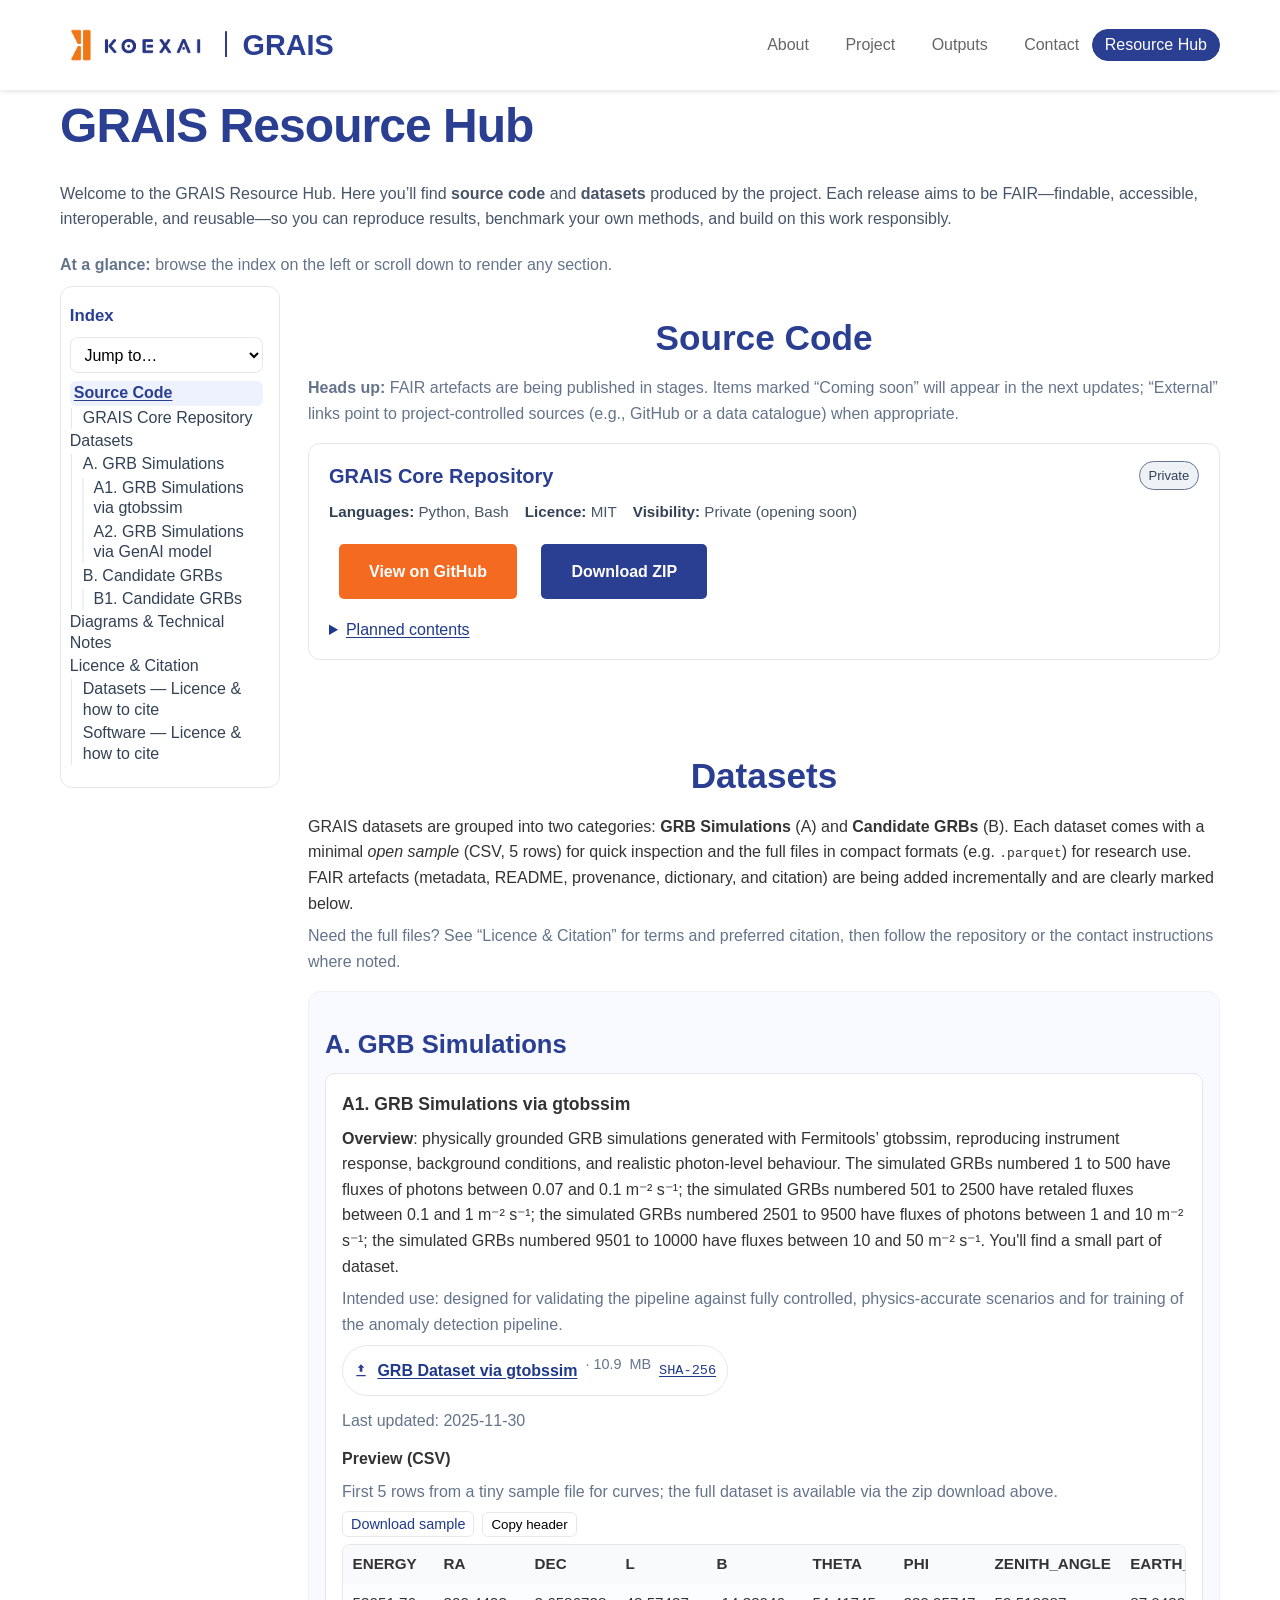
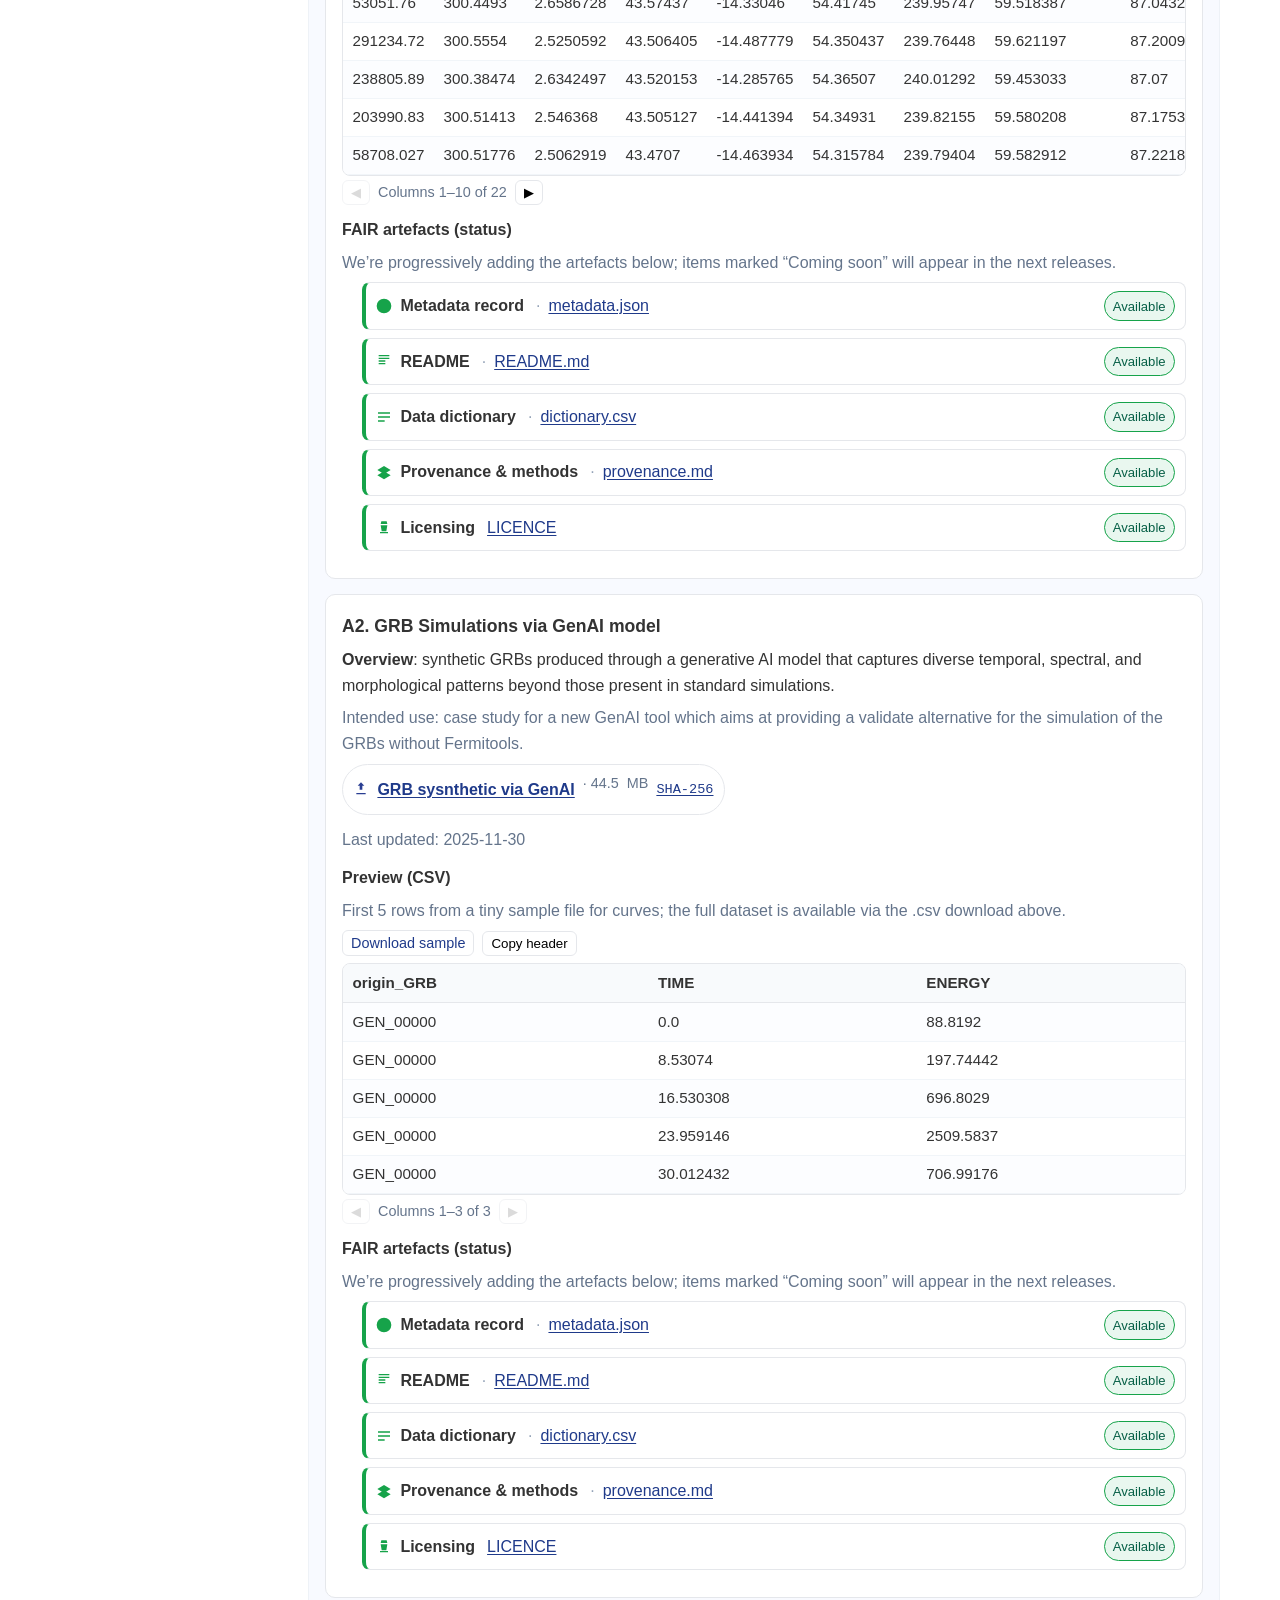
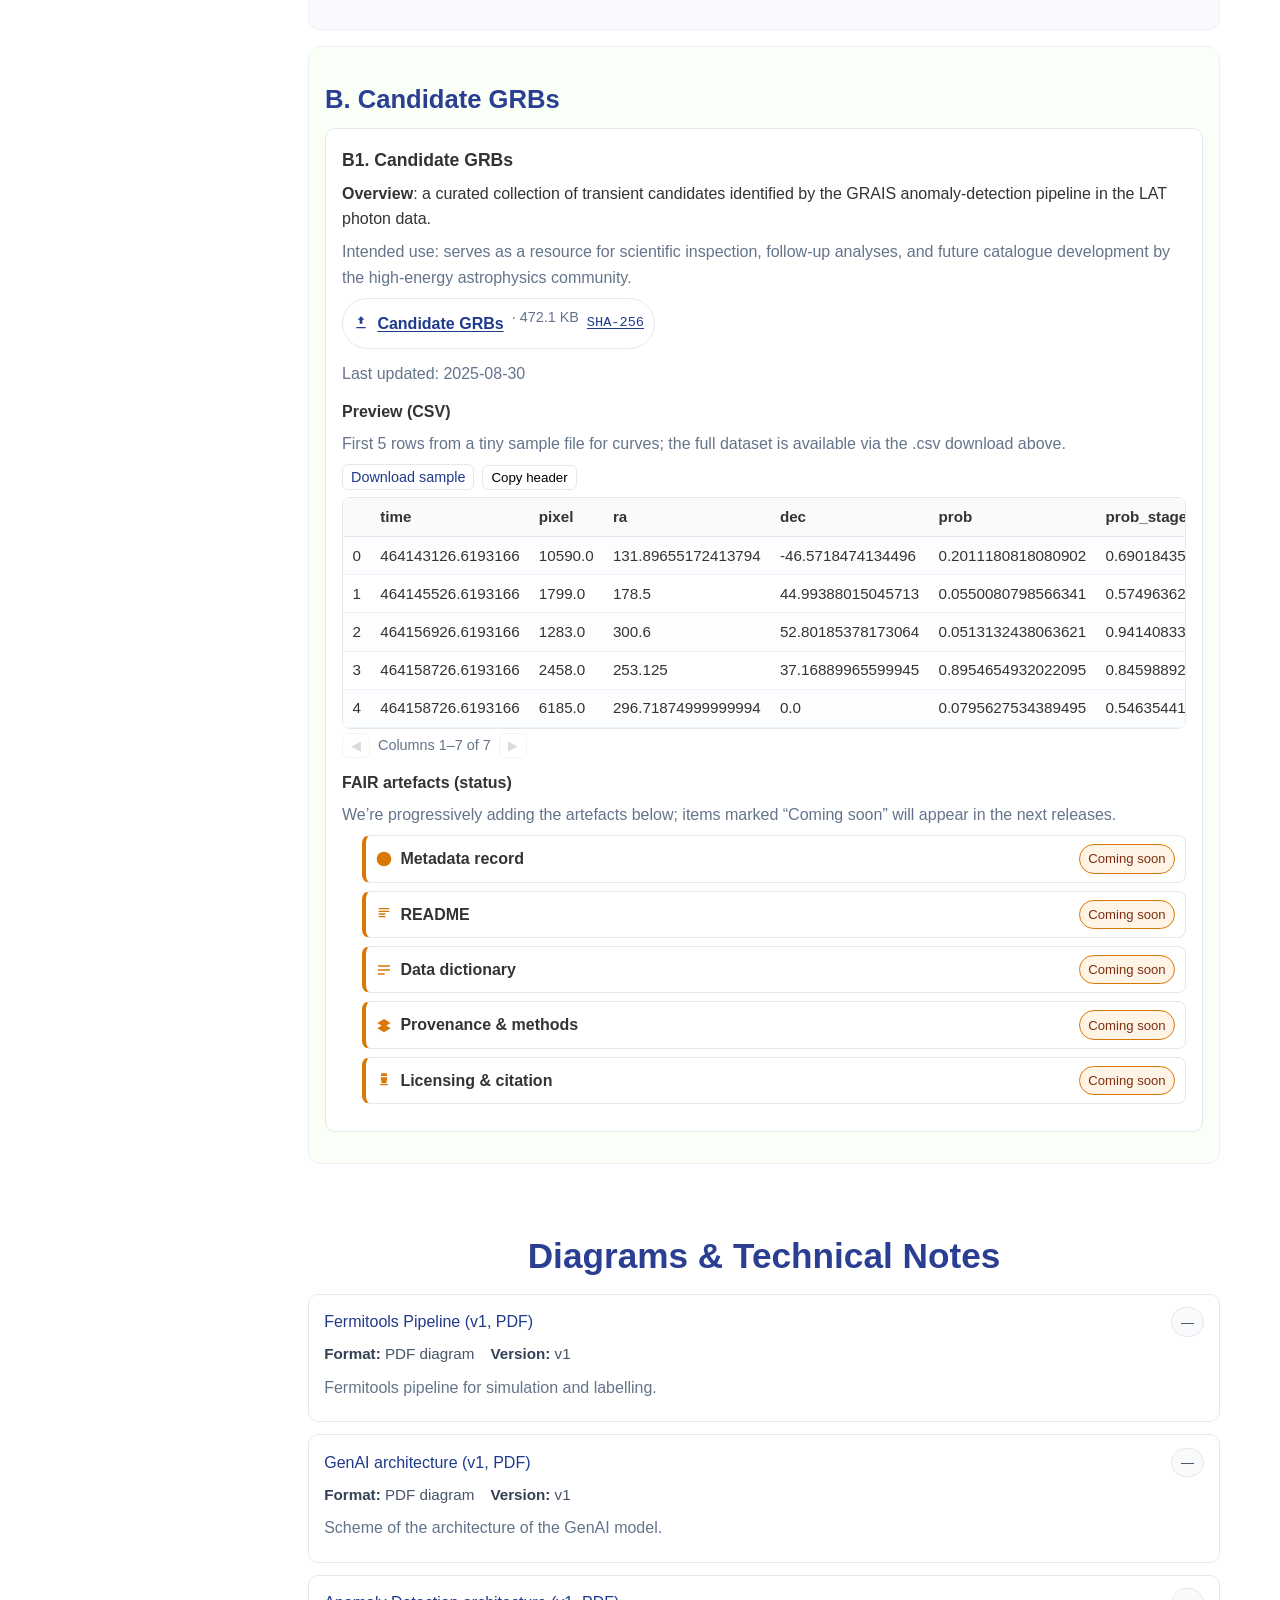
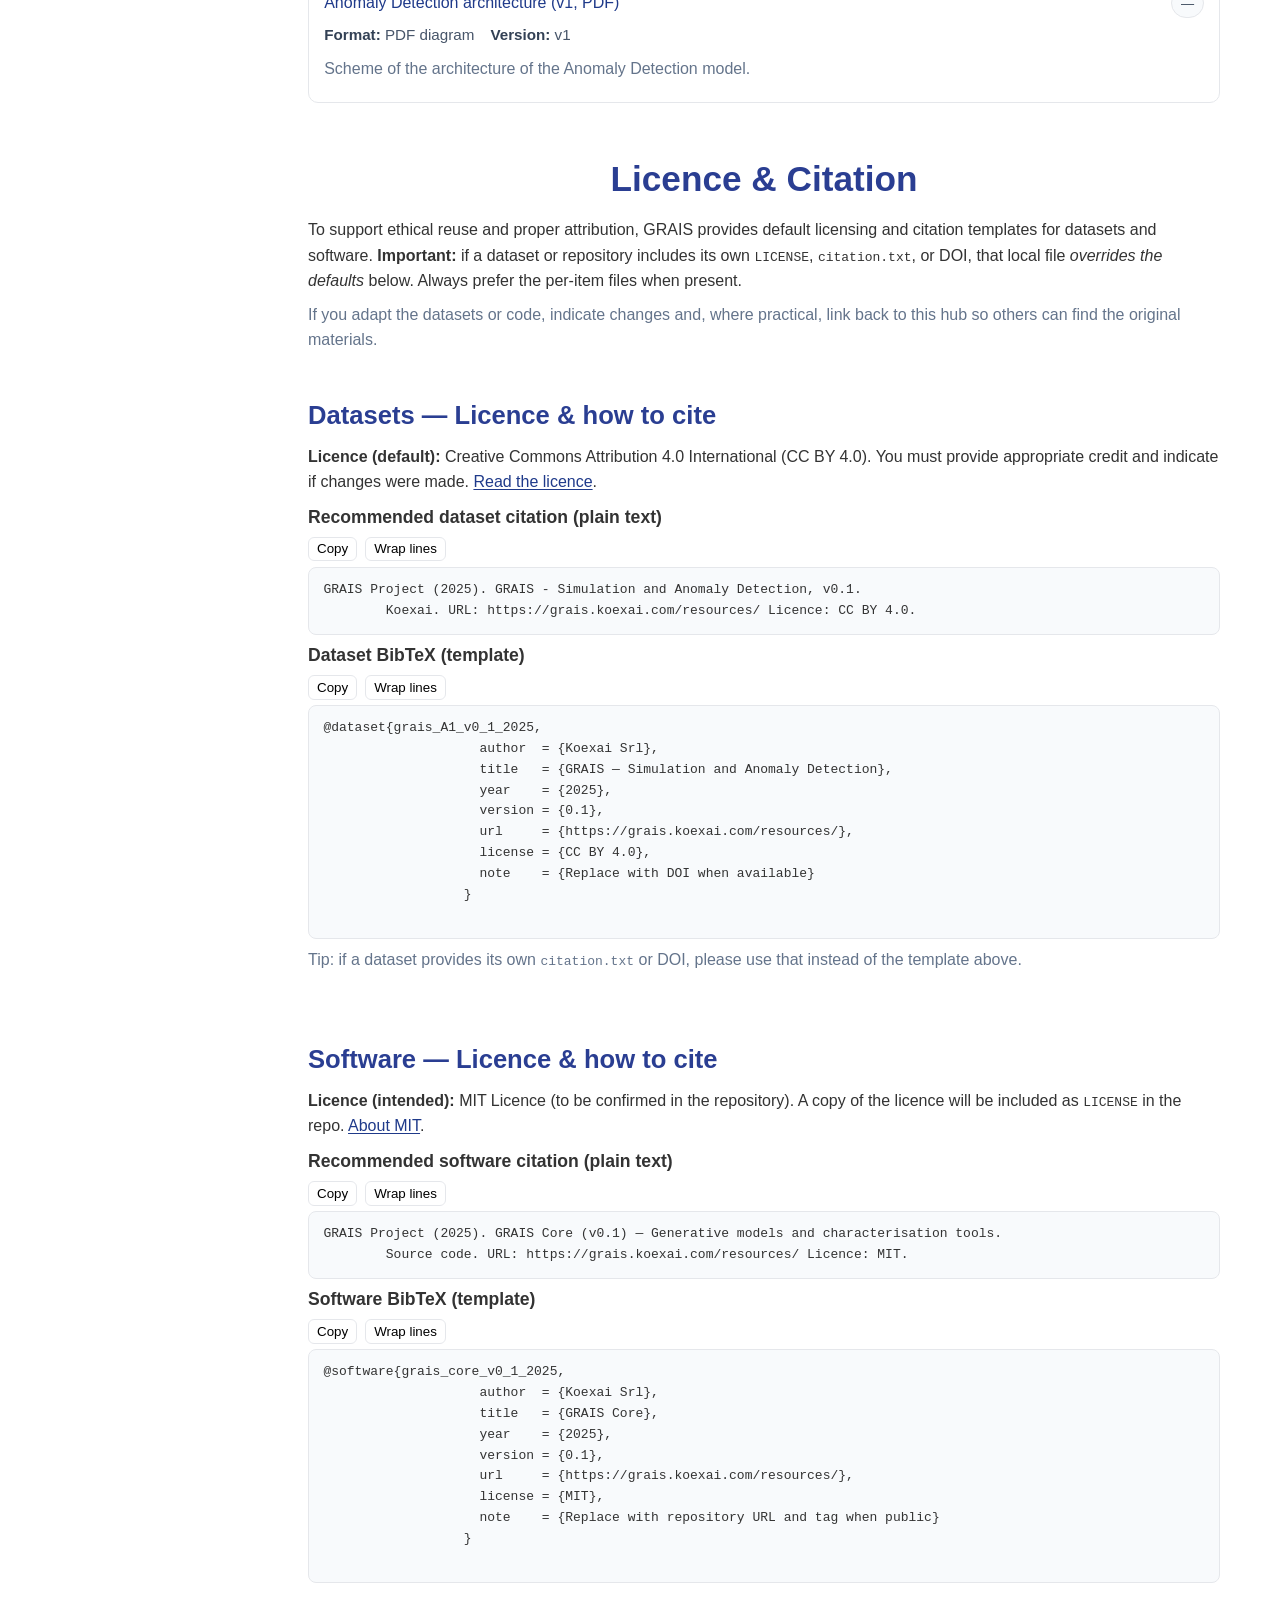
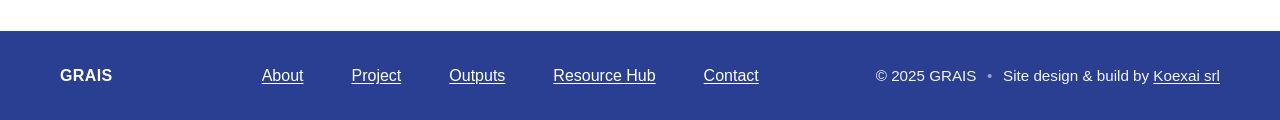
==== commit 53791224: "Addeded minor fixes on resources page" ====
--- a/resources/index.html
+++ b/resources/index.html
@@ -106,7 +106,7 @@
         <details class="repo-more">
           <summary>Planned contents</summary>
           <ul>
-            <li>Simulation scripts for GRB generation using FermiTools</li>
+            <li>Simulation scripts for GRB generation using Fermitools</li>
             <li>Simulation scripts for GRB generation using GenAI models</li>
             <li>Utilities for dataset labelling</li>
             <li>End-to-end pipeline for GRB detection (preprocessing, scanning, and classification modules)</li>
@@ -135,10 +135,10 @@
 
         <article id="A1" class="dataset frame" aria-labelledby="A1-heading">
           <h4 id="A1-heading">A1. GRB Simulations via gtobssim</h4>
-            <p><strong>Overview</strong>: physically grounded GRB simulations generated with FermiTools’ gtobssim, reproducing instrument response, background conditions, and realistic photon-level behaviour.
-            The simulated GRBs numbered 1 to 25 have fluxes of photons between 0.07 and 0.1 m⁻² s⁻¹; the simulated GRBs numbered 501 to 525 have retaled fluxes between 0.1 and 1 m⁻² s⁻¹; the simulated GRBs numbered 2501 to 2525 have fluxes of photons between 1 and 10 m⁻² s⁻¹; the simulated GRBs numbered 9501 to 10000 have fluxes between 10 and 50 m⁻² s⁻¹.
+            <p><strong>Overview</strong>: physically grounded GRB simulations generated with Fermitools’ gtobssim, reproducing instrument response, background conditions, and realistic photon-level behaviour.
+            The simulated GRBs numbered 1 to 500 have fluxes of photons between 0.07 and 0.1 m⁻² s⁻¹; the simulated GRBs numbered 501 to 2500 have retaled fluxes between 0.1 and 1 m⁻² s⁻¹; the simulated GRBs numbered 2501 to 9500 have fluxes of photons between 1 and 10 m⁻² s⁻¹; the simulated GRBs numbered 9501 to 10000 have fluxes between 10 and 50 m⁻² s⁻¹.
             You'll find a small part of dataset. </p>
-            <p class="muted">Intended use: designed for validating the pipeline against fully controlled, physics-accurate scenarios and for benchmarking sensitivity to faint or short-duration transients.</p>
+            <p class="muted">Intended use: designed for validating the pipeline against fully controlled, physics-accurate scenarios and for training of the anomaly detection pipeline.</p>
           <h5 class="visually-hidden">Primary files</h5>
             <div class="file-strip" aria-label="Primary files">
               <div class="file-item">
@@ -224,7 +224,7 @@
         <article id="A2" class="dataset frame" aria-labelledby="A2-heading">
           <h4 id="A2-heading">A2. GRB Simulations via GenAI model</h4>
             <p><strong>Overview</strong>: synthetic GRBs produced through a generative AI model that captures diverse temporal, spectral, and morphological patterns beyond those present in standard simulations.</p>
-            <p class="muted">Intended use: ideal for expanding the training domain, stress-testing model generalisation, and exploring rare or unconventional burst signatures.</p>
+            <p class="muted">Intended use: case study for a new GenAI tool which aims at providing a validate alternative for the simulation of the GRBs without Fermitools.</p>
           <h5 class="visually-hidden">Primary files</h5>
             <div class="file-strip" aria-label="Primary files">
               <div class="file-item">
@@ -489,14 +489,14 @@
         <ul class="pub-list">
           <li class="pub-item" data-kind="diagrams" data-status="soon">
             <div class="pub-head">
-              <span class="pub-title"><a href="/resources/diagrams/fermitools_pipeline.pdf" target="_blank" rel="noopener">FermiTools Pipeline (v1, PDF)</a></span>
+              <span class="pub-title"><a href="/resources/diagrams/fermitools_pipeline.pdf" target="_blank" rel="noopener">Fermitools Pipeline (v1, PDF)</a></span>
               <span class="pub-state" aria-label="Status: soon"></span>
             </div>
             <ul class="pub-meta">
               <li><span class="label">Format:</span> PDF diagram</li>
               <li><span class="label">Version:</span> v1</li>
             </ul>
-            <p class="muted">FermiTools pipeline for simulation and labelling.</p>
+            <p class="muted">Fermitools pipeline for simulation and labelling.</p>
           </li>
 
           <li class="pub-item" data-kind="diagrams" data-status="soon">
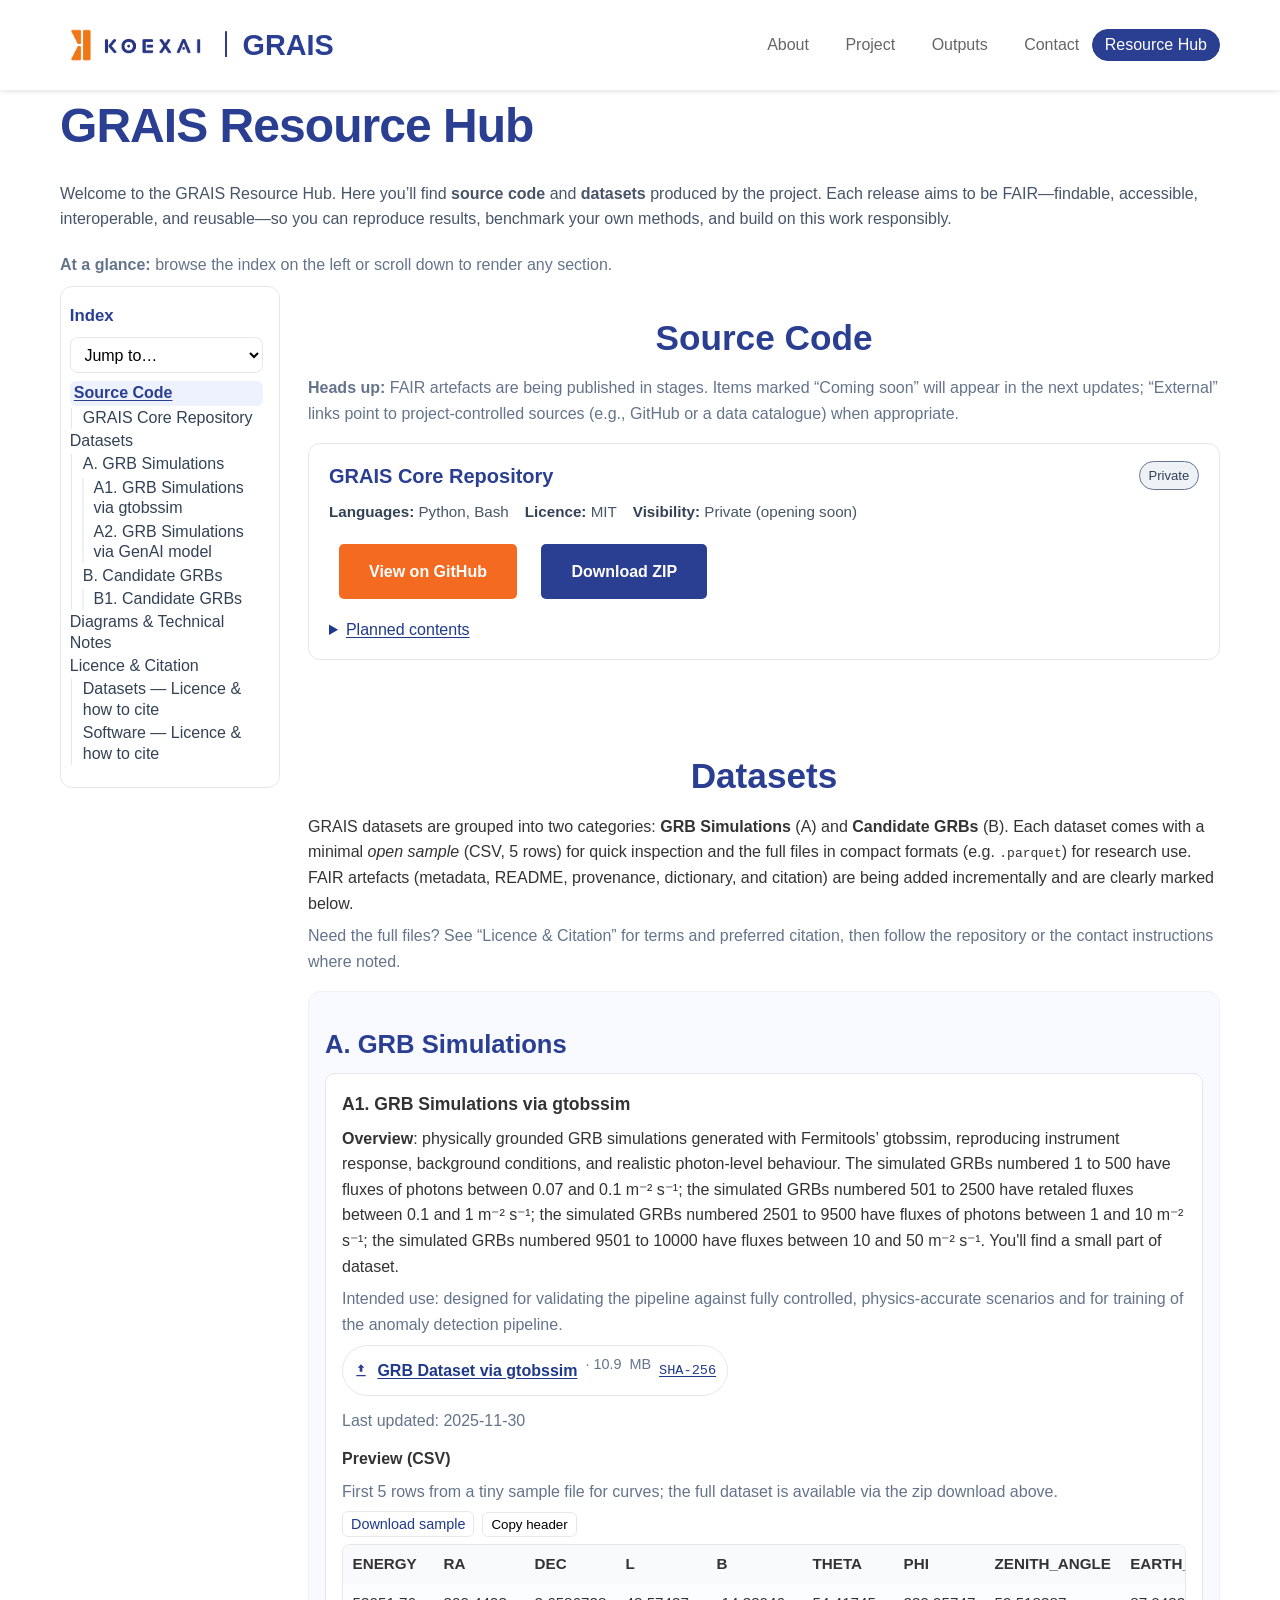
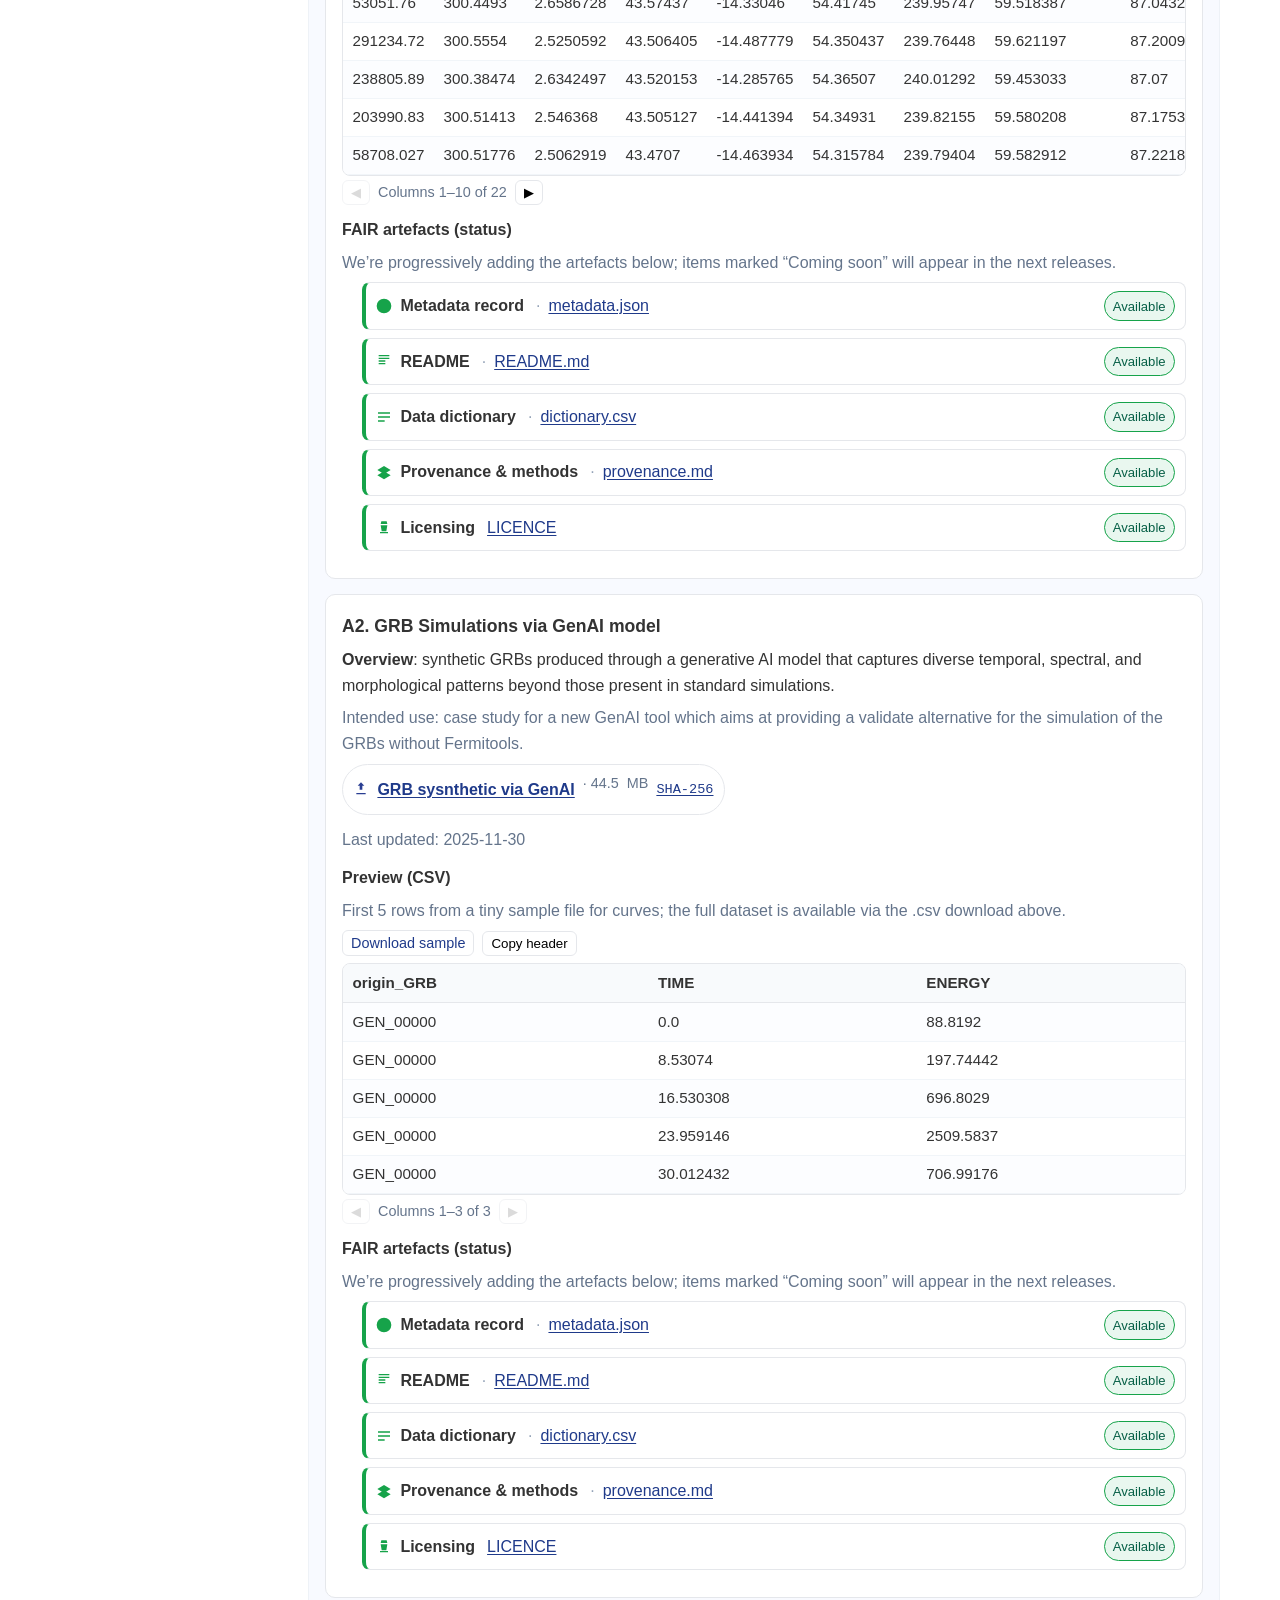
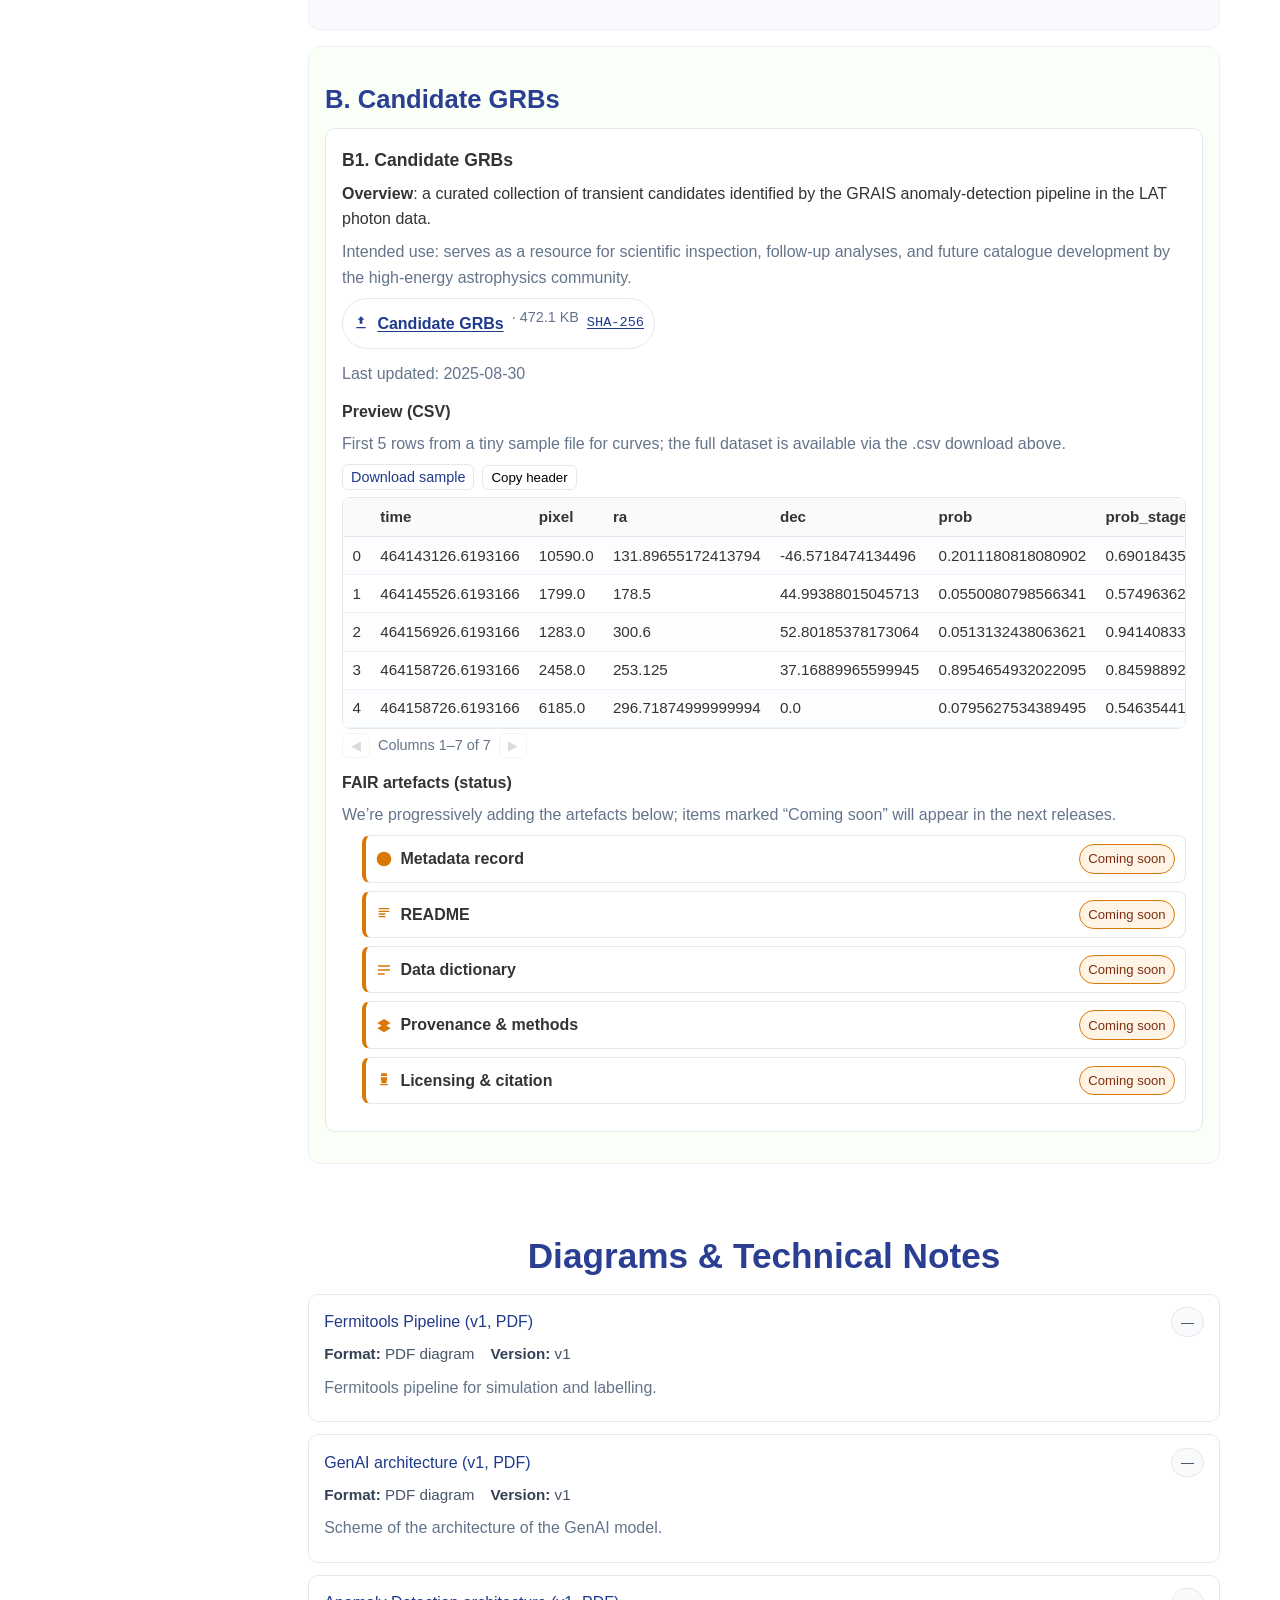
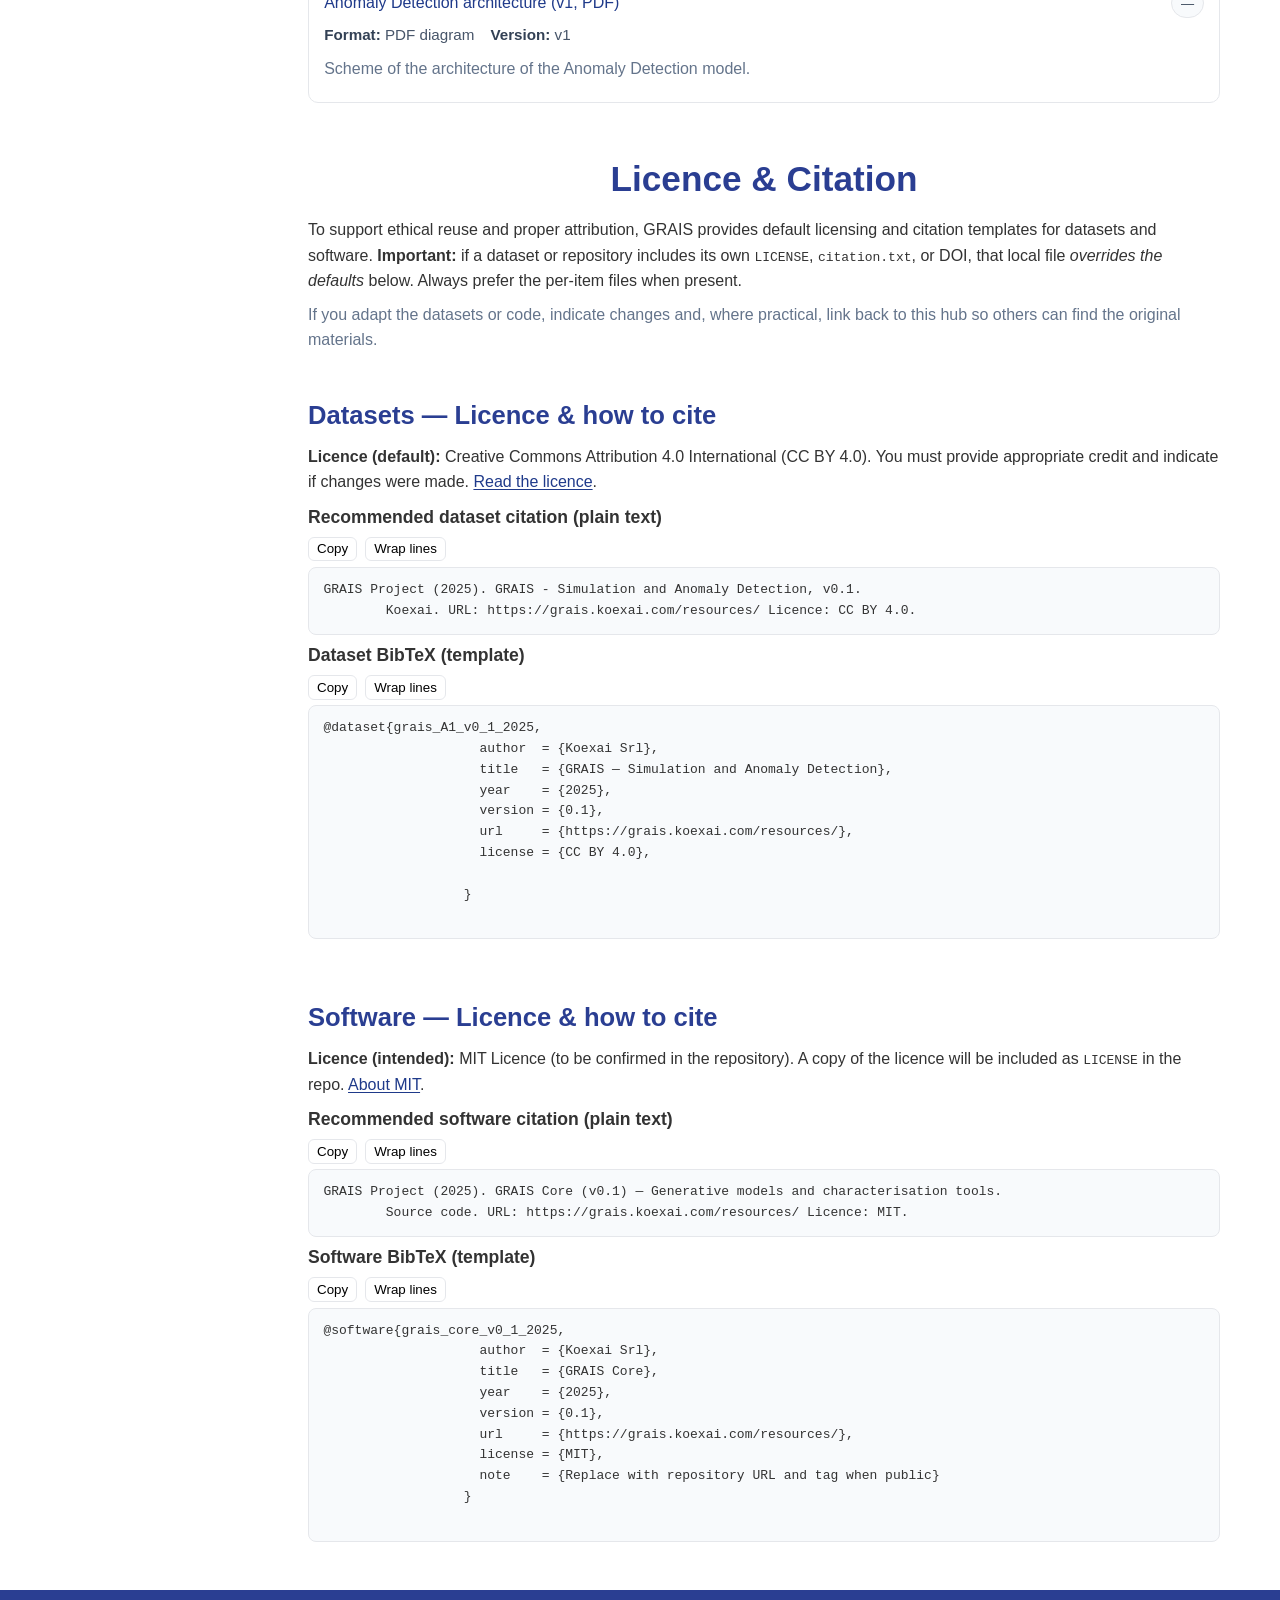
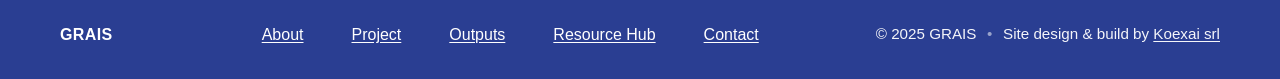
==== commit 8c46d049: "fixed bibtext" ====
--- a/resources/index.html
+++ b/resources/index.html
@@ -561,10 +561,10 @@
                     version = {0.1},
                     url     = {https://grais.koexai.com/resources/},
                     license = {CC BY 4.0},
-                    note    = {Replace with DOI when available}
+                    <!--note    = {Replace with DOI when available}-->
                   }
         </pre>
-        <p class="muted">Tip: if a dataset provides its own <code>citation.txt</code> or DOI, please use that instead of the template above.</p>
+        <!--<p class="muted">Tip: if a dataset provides its own <code>citation.txt</code> or DOI, please use that instead of the template above.</p>-->
       </section>
 
       <!-- Software -->
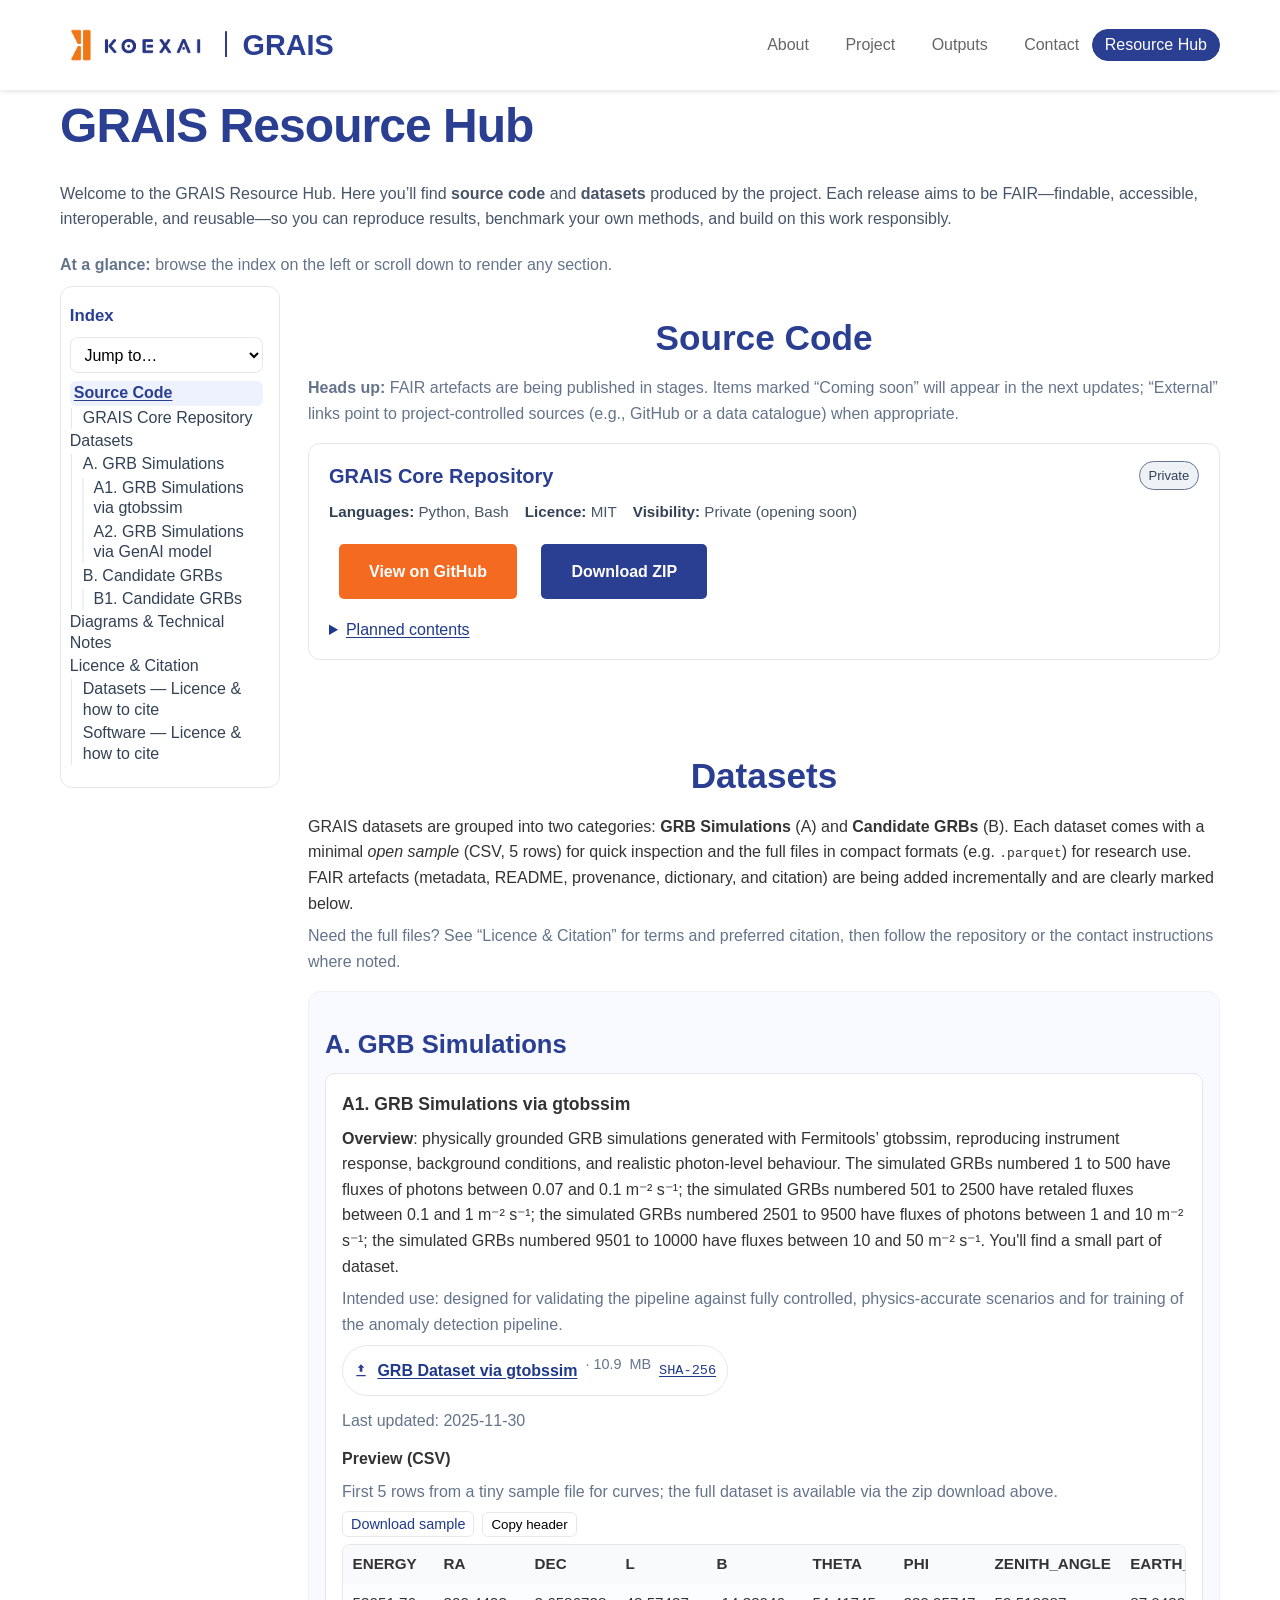
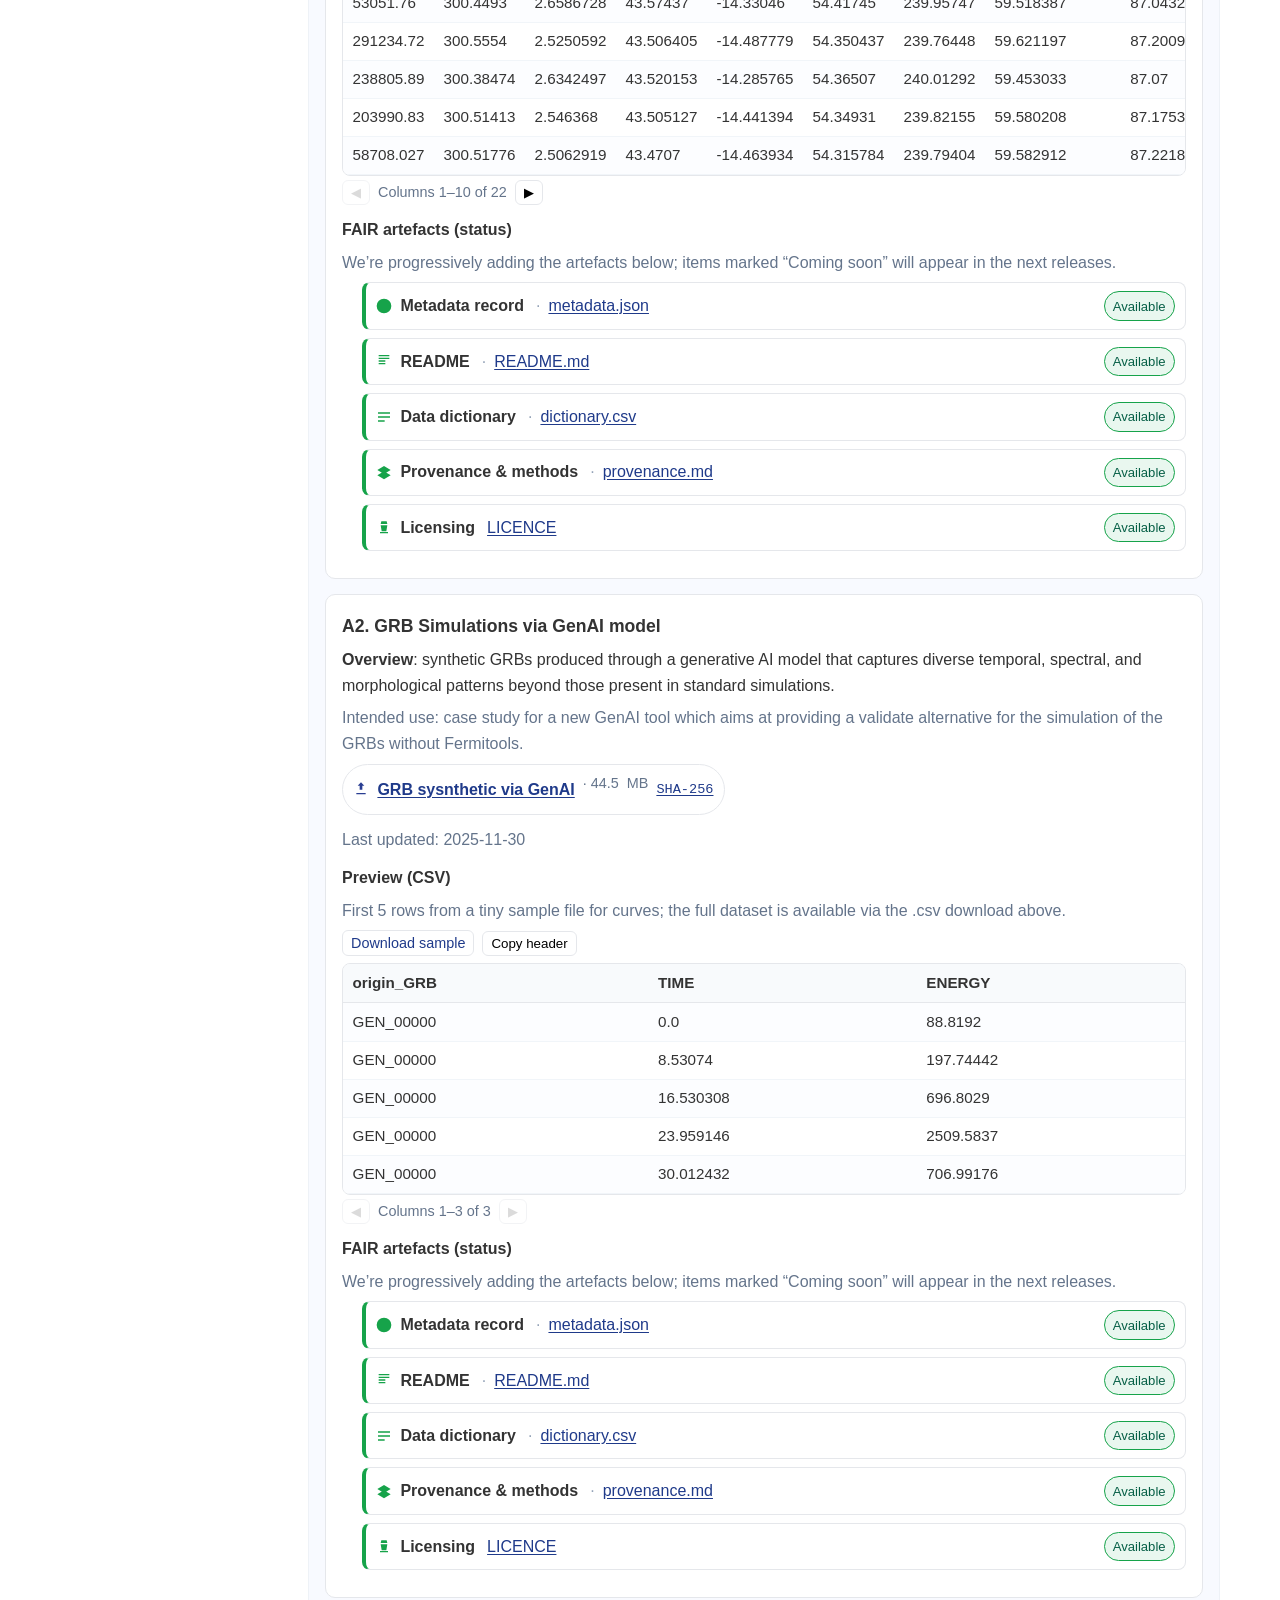
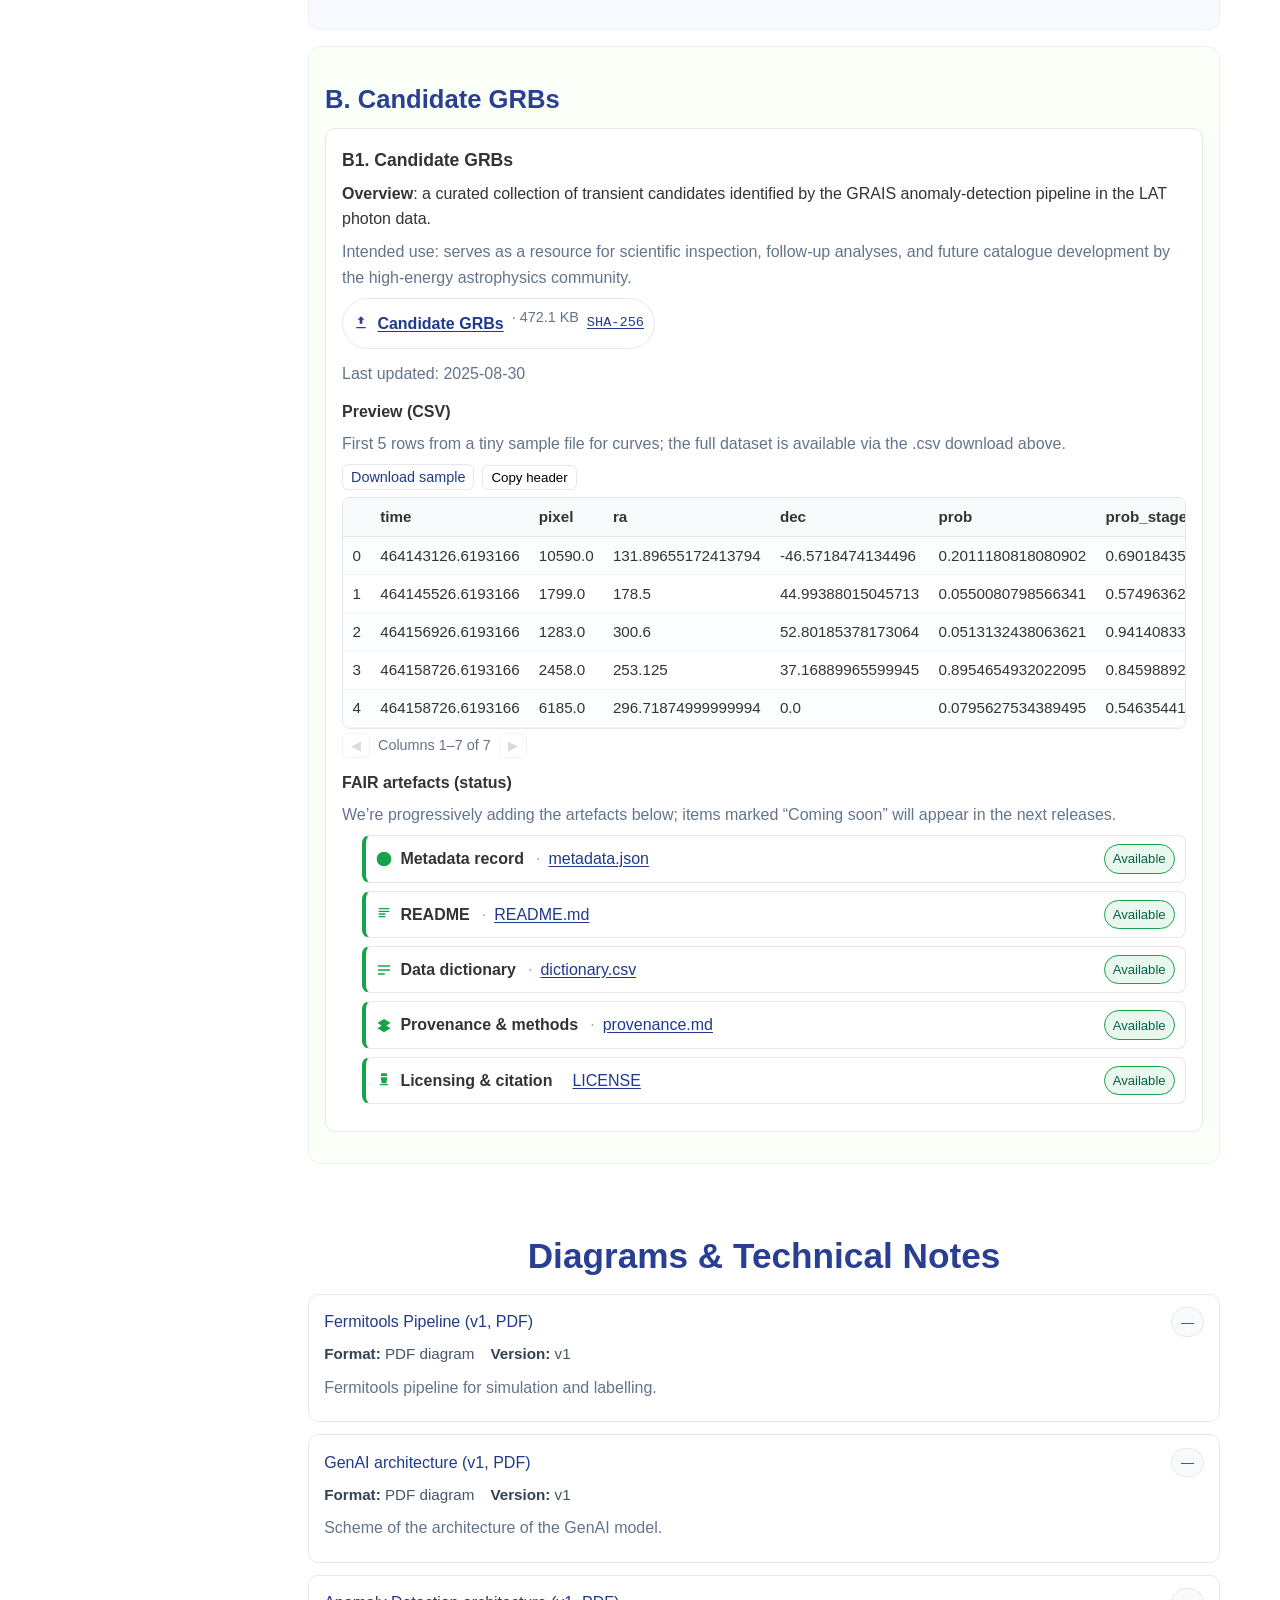
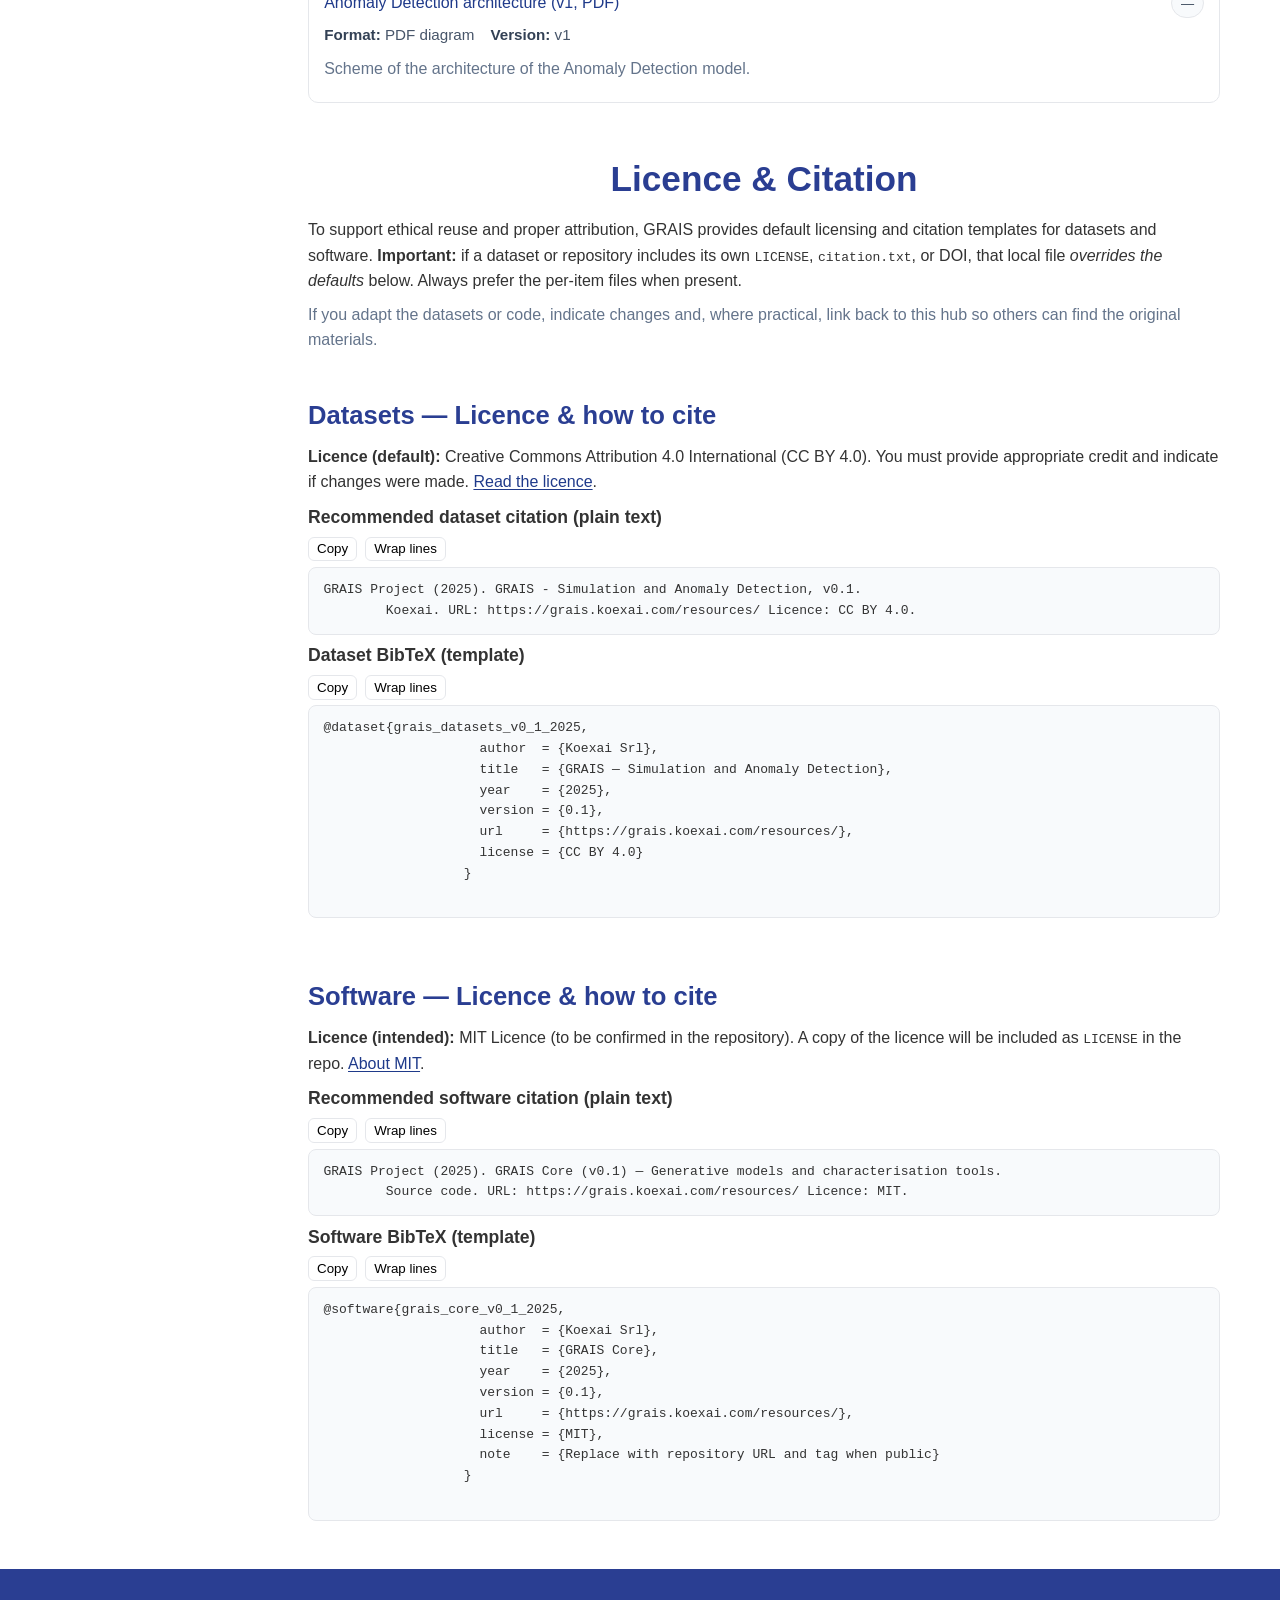
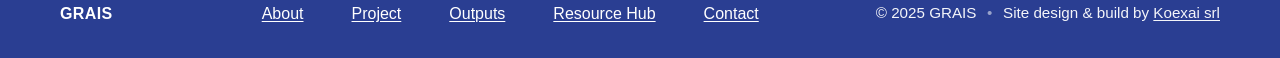
==== commit 2a58f74f: "Fair artifacts update" ====
--- a/resources/index.html
+++ b/resources/index.html
@@ -330,38 +330,40 @@
             <p class="fair-note">We’re progressively adding the artefacts below; items marked “Coming soon” will appear in the next releases.</p>
 
             <ul class="fair-checklist">
-              <li class="fair-item" data-status="soon">
-                <span class="icon" aria-hidden="true"><svg viewBox="0 0 24 24"><path d="M12 1a11 11 0 1 0 11 11A11.013 11.013 0 0 0 12 1Zm1 11V6h-2v8h7v-2Z"/></svg></span>
-                <span class="name">Metadata record</span> <span class="sep"></span>
-                <a href="../resources/datasets/B1/metadata.json"></a>
-                <span class="state"></span>
-              </li>
-
-              <li class="fair-item" data-status="soon">
+              <li class="fair-item" data-status="available">
+                <span class="icon" aria-hidden="true">
+                  <svg viewBox="0 0 24 24"><path d="M12 1a11 11 0 1 0 11 11A11.013 11.013 0 0 0 12 1Zm1 11V6h-2v8h7v-2Z"/></svg>
+                </span>
+                <span class="name">Metadata record</span><span class="sep">·</span>
+                <a href="../resources/datasets/B1/metadata.json">metadata.json</a>
+                <span class="state"></span>
+              </li>
+
+              <li class="fair-item" data-status="available">
                 <span class="icon" aria-hidden="true"><svg viewBox="0 0 24 24"><path d="M4 3h16v2H4zm0 4h16v2H4zm0 4h10v2H4zm0 4h10v2H4z"/></svg></span>
-                <span class="name">README</span> <span class="sep"></span>
-                <a href="../resources/datasets/B1/README.md"></a>
-                <span class="state"></span>
-              </li>
-
-              <li class="fair-item" data-status="soon">
+                <span class="name">README</span> <span class="sep">·</span>
+                <a href="../resources/datasets/B1/README.md">README.md</a>
+                <span class="state"></span>
+              </li>
+
+              <li class="fair-item" data-status="available">
                 <span class="icon" aria-hidden="true"><svg viewBox="0 0 24 24"><path d="M3 5h18v2H3zm0 6h18v2H3zm0 6h10v2H3z"/></svg></span>
-                <span class="name">Data dictionary</span> <span class="sep"></span>
-                <a href="../resources/datasets/B1/dictionary.csv"></a>
-                <span class="state"></span>
-              </li>
-
-              <li class="fair-item" data-status="soon">
+                <span class="name">Data dictionary</span> <span class="sep">·</span>
+                <a href="../resources/datasets/B1/dictionary.csv">dictionary.csv</a>
+                <span class="state"></span>
+              </li>
+
+              <li class="fair-item" data-status="available">
                 <span class="icon" aria-hidden="true"><svg viewBox="0 0 24 24"><path d="M12 3 2 9l10 6 10-6-10-6Zm0 8L2 17l10 6 10-6-10-6Z"/></svg></span>
-                <span class="name">Provenance &amp; methods</span> <span class="sep"></span>
-                <a href="../resources/datasets/B1/provenance.md"></a>
-                <span class="state"></span>
-              </li>
-
-              <li class="fair-item" data-status="soon">
+                <span class="name">Provenance &amp; methods</span> <span class="sep">·</span>
+                <a href="../resources/datasets/B1/provenance.md">provenance.md</a>
+                <span class="state"></span>
+              </li>
+
+              <li class="fair-item" data-status="available">
                 <span class="icon" aria-hidden="true"><svg viewBox="0 0 24 24"><path d="M6 20h12v-2H6v2ZM8 2h8l1 4H7l1-4Zm-1 6h10l-1.5 9h-7L7 8Z"/></svg></span>
                 <span class="name">Licensing &amp; citation</span><span class="sep"></span>
-                <a href="../resources/datasets/B1/LICENSE"></a> <a href="/resources/datasets/B1/citation.txt"></a>
+                <a href="../resources/datasets/B1/LICENSE">LICENSE</a>
                 <span class="state"></span>
               </li>
 
@@ -554,14 +556,13 @@
         Koexai. URL: https://grais.koexai.com/resources/ Licence: CC BY 4.0.</pre>
 
         <h4>Dataset BibTeX (template)</h4>
-        <pre class="cite">@dataset{grais_A1_v0_1_2025,
+        <pre class="cite">@dataset{grais_datasets_v0_1_2025,
                     author  = {Koexai Srl},
                     title   = {GRAIS — Simulation and Anomaly Detection},
                     year    = {2025},
                     version = {0.1},
                     url     = {https://grais.koexai.com/resources/},
-                    license = {CC BY 4.0},
-                    <!--note    = {Replace with DOI when available}-->
+                    license = {CC BY 4.0}
                   }
         </pre>
         <!--<p class="muted">Tip: if a dataset provides its own <code>citation.txt</code> or DOI, please use that instead of the template above.</p>-->
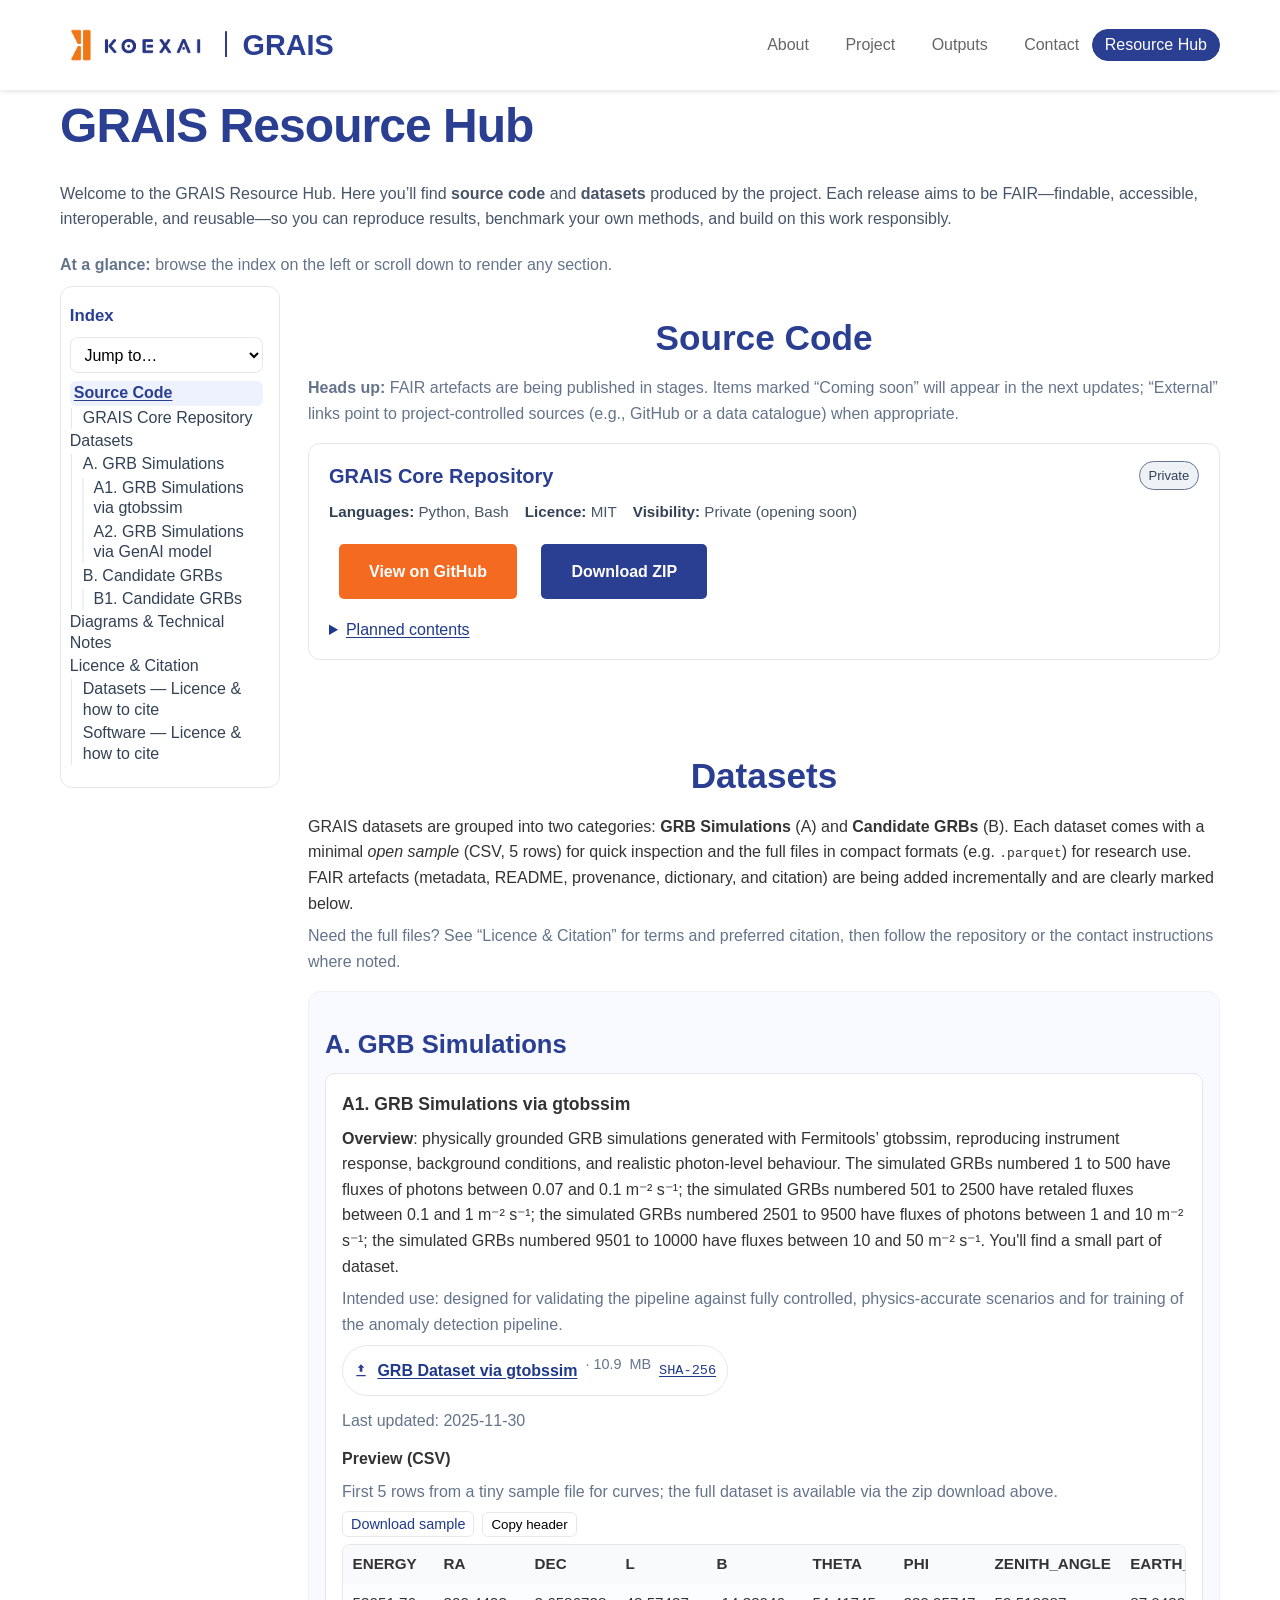
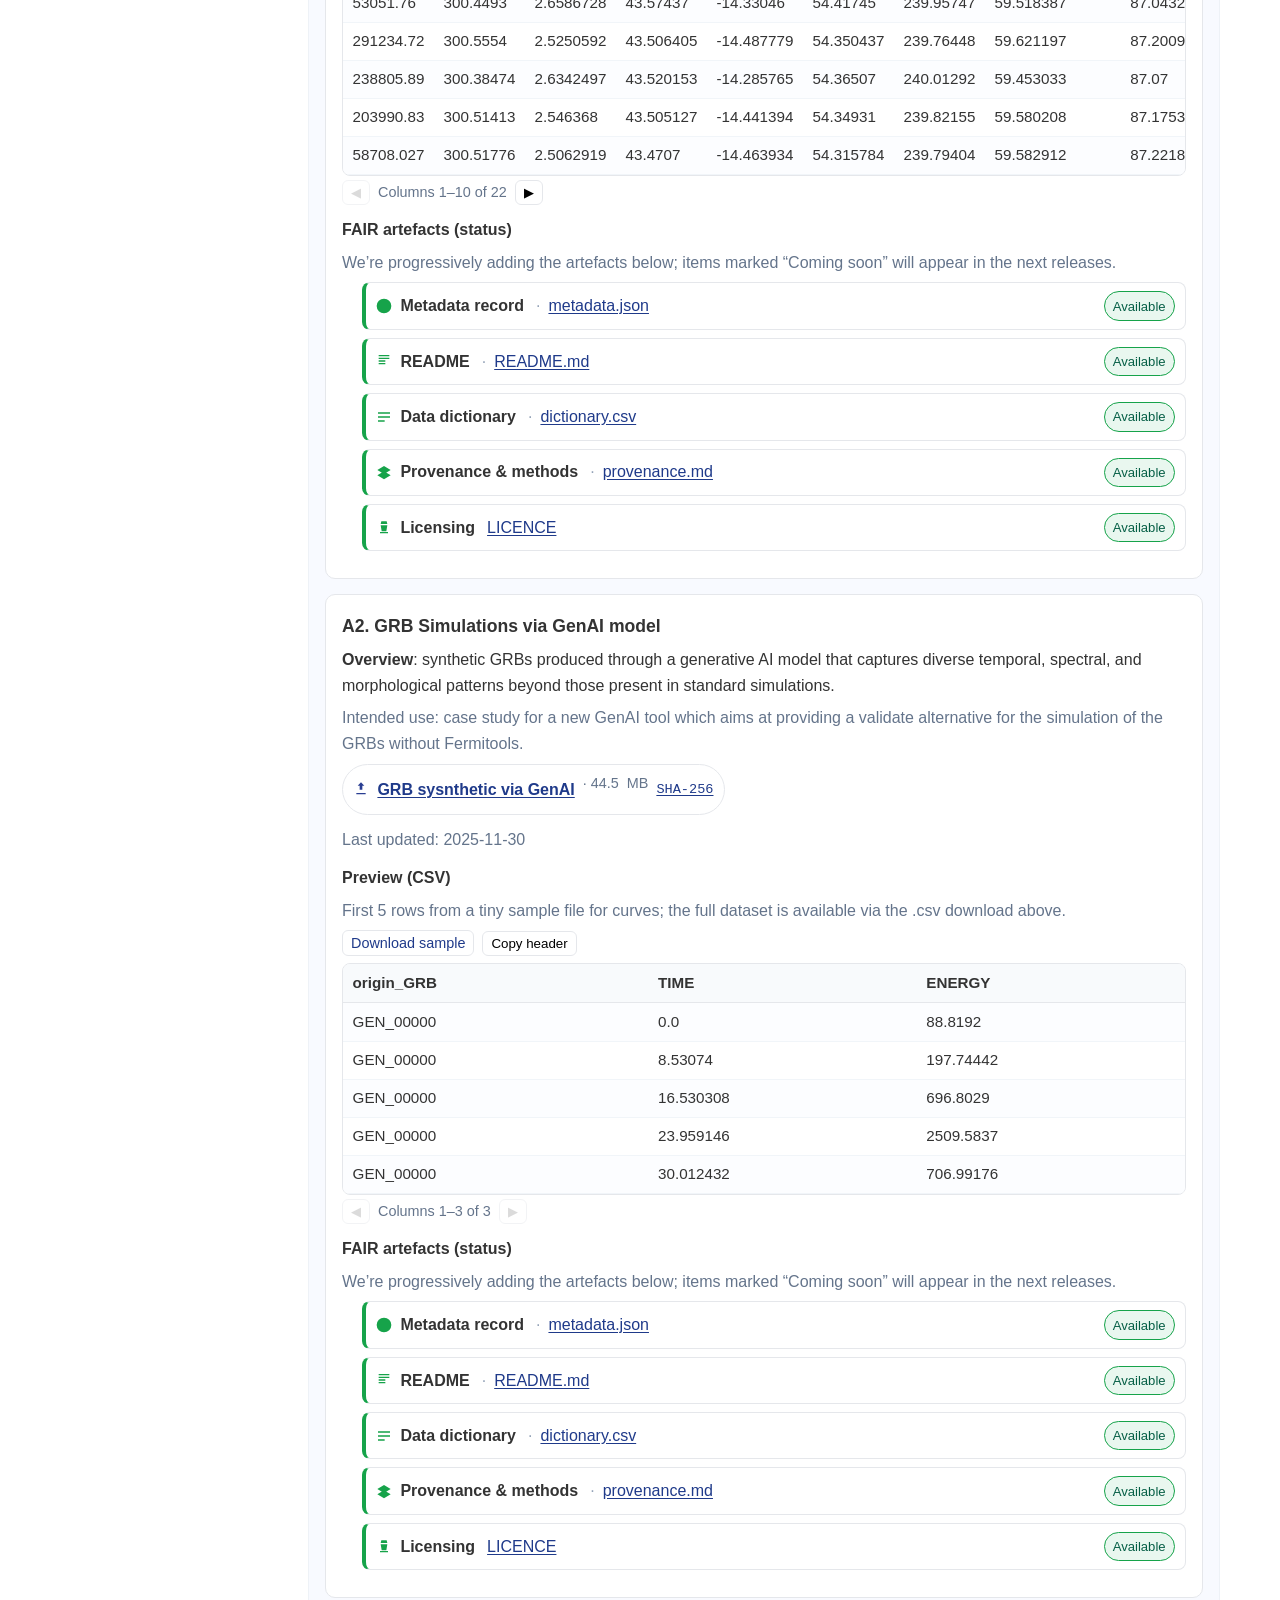
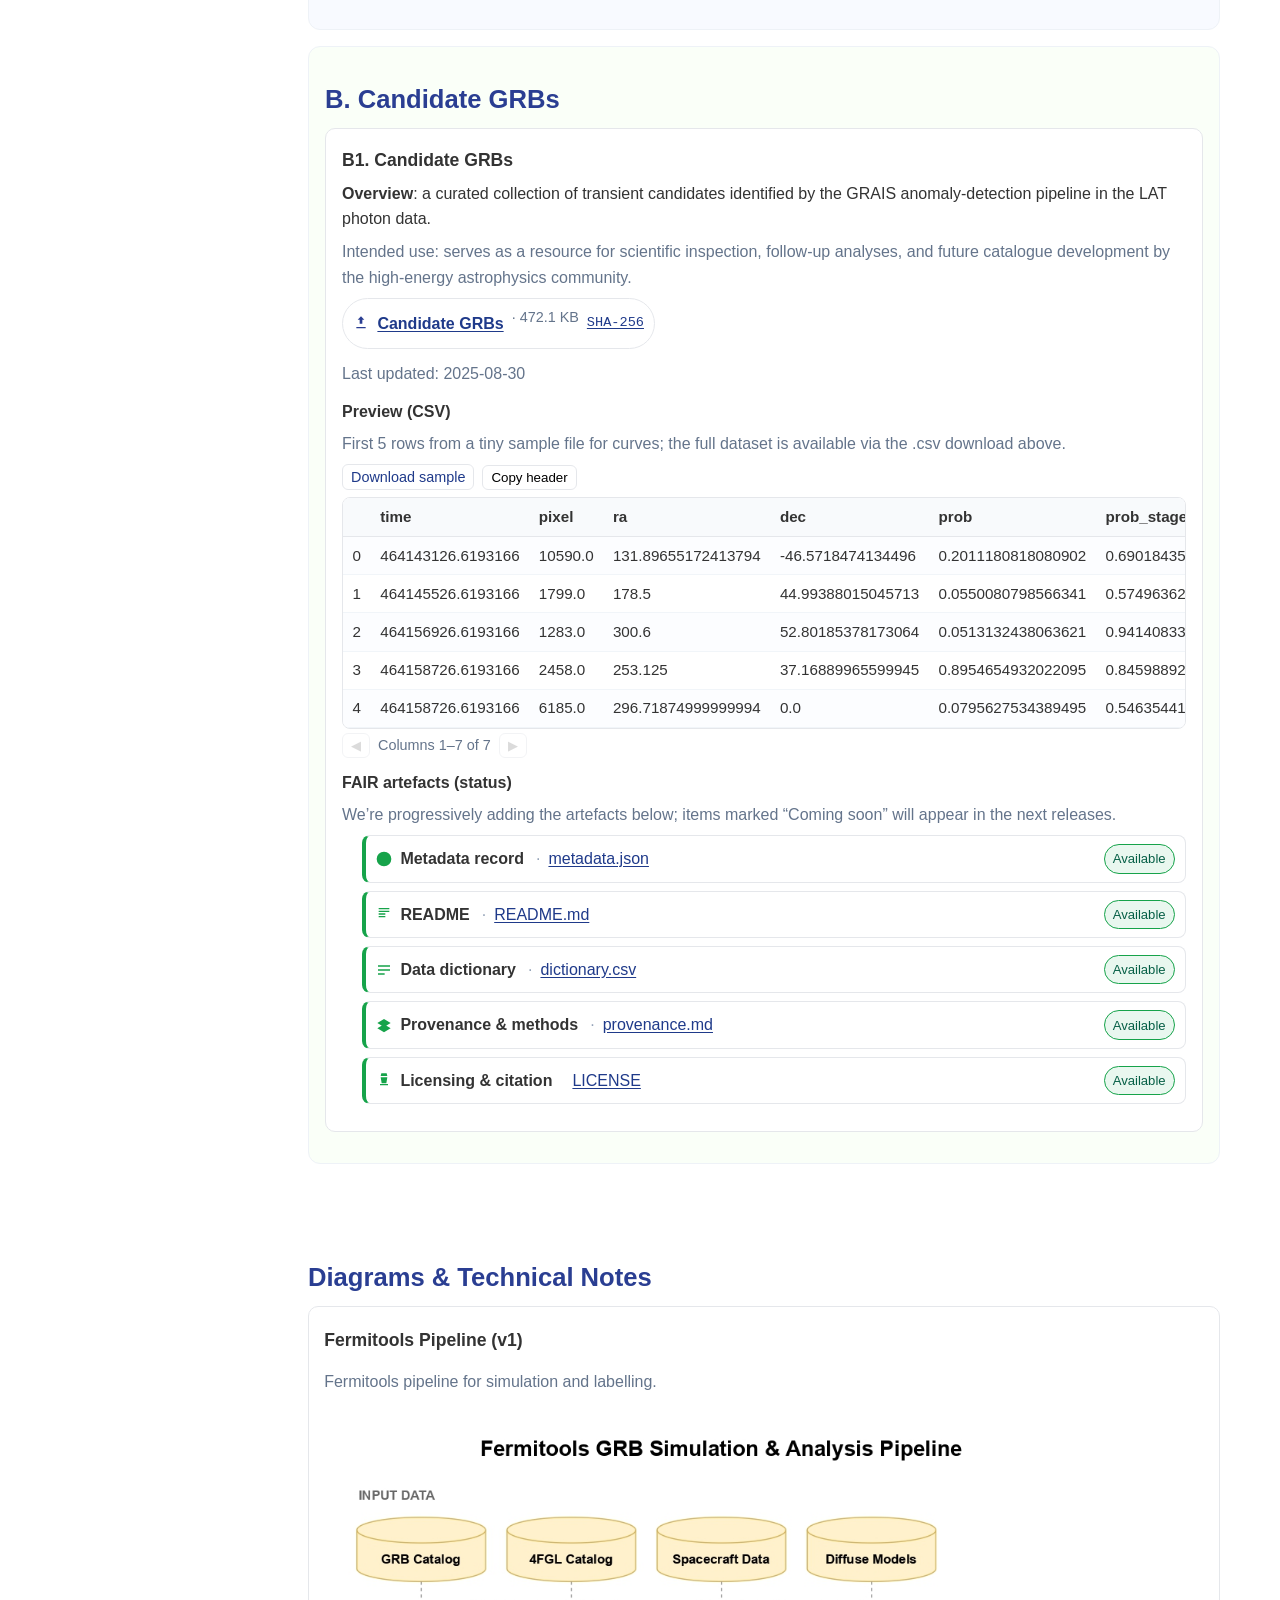
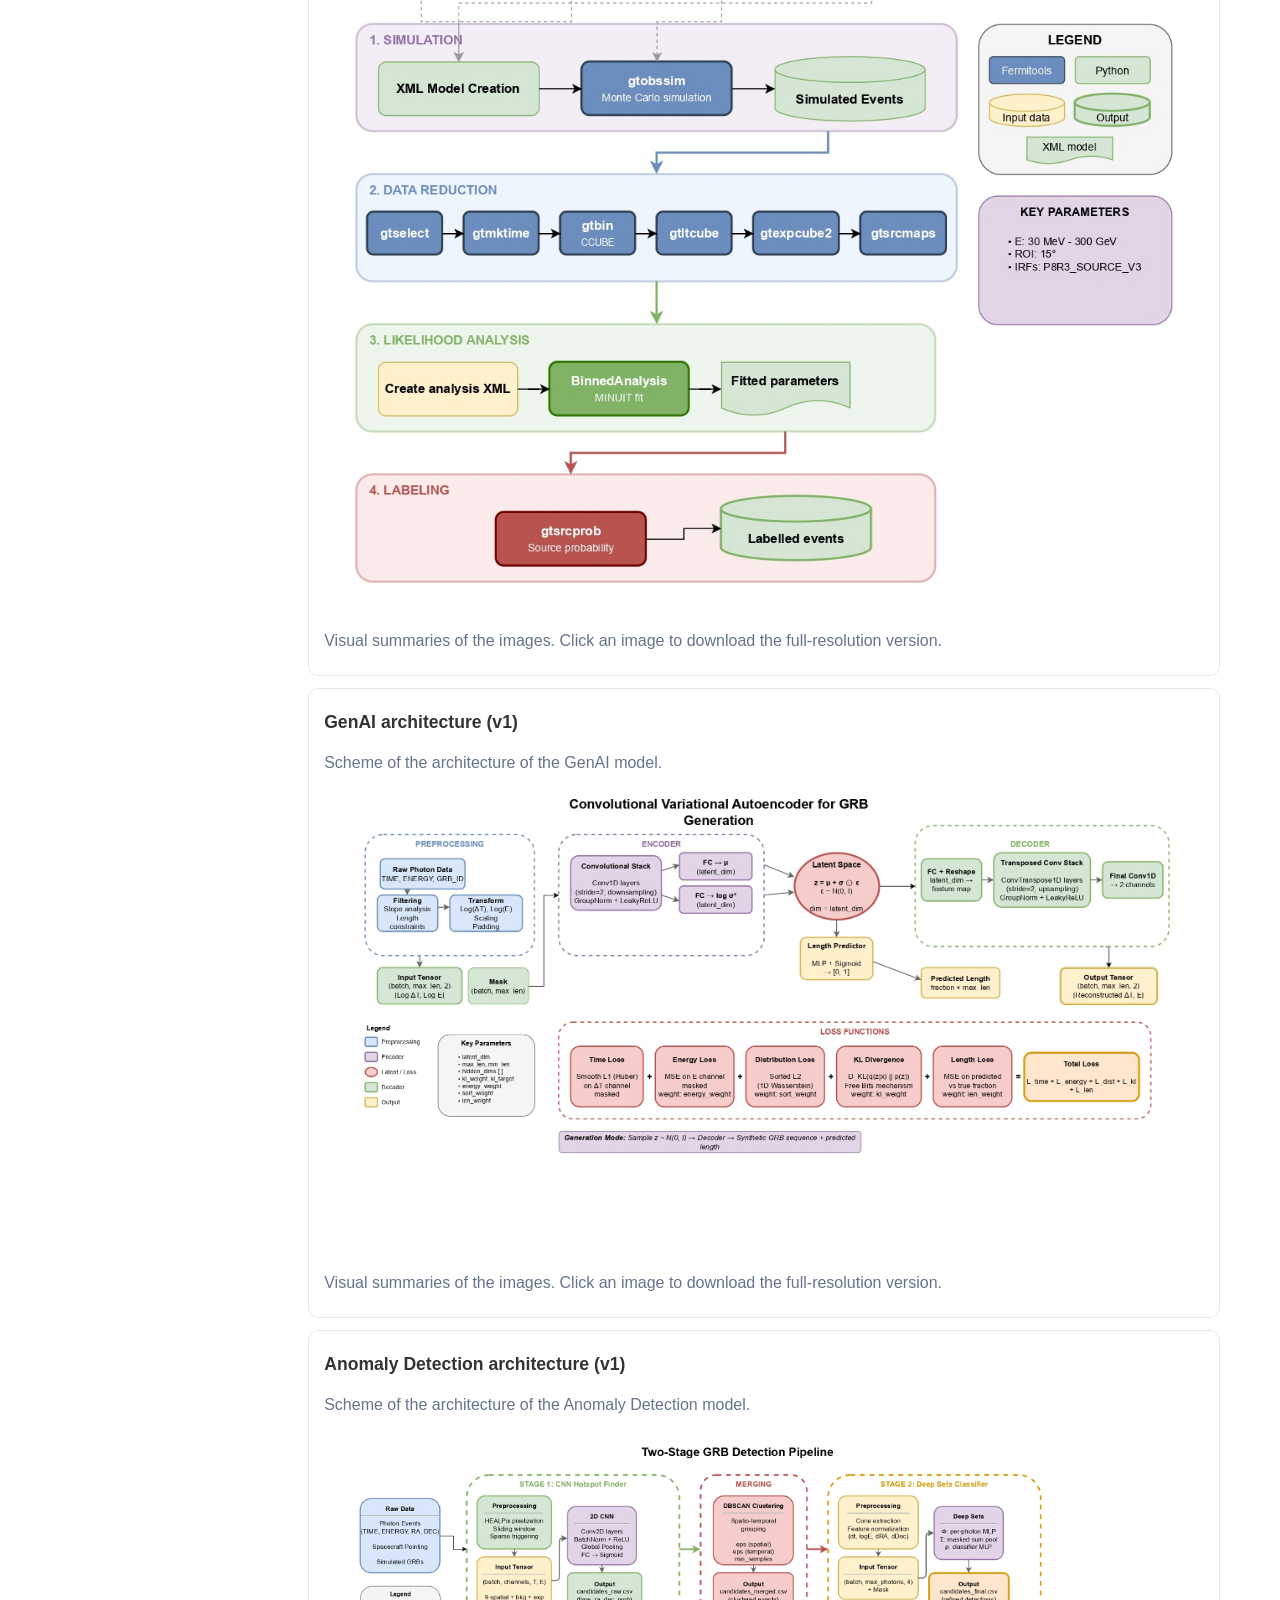
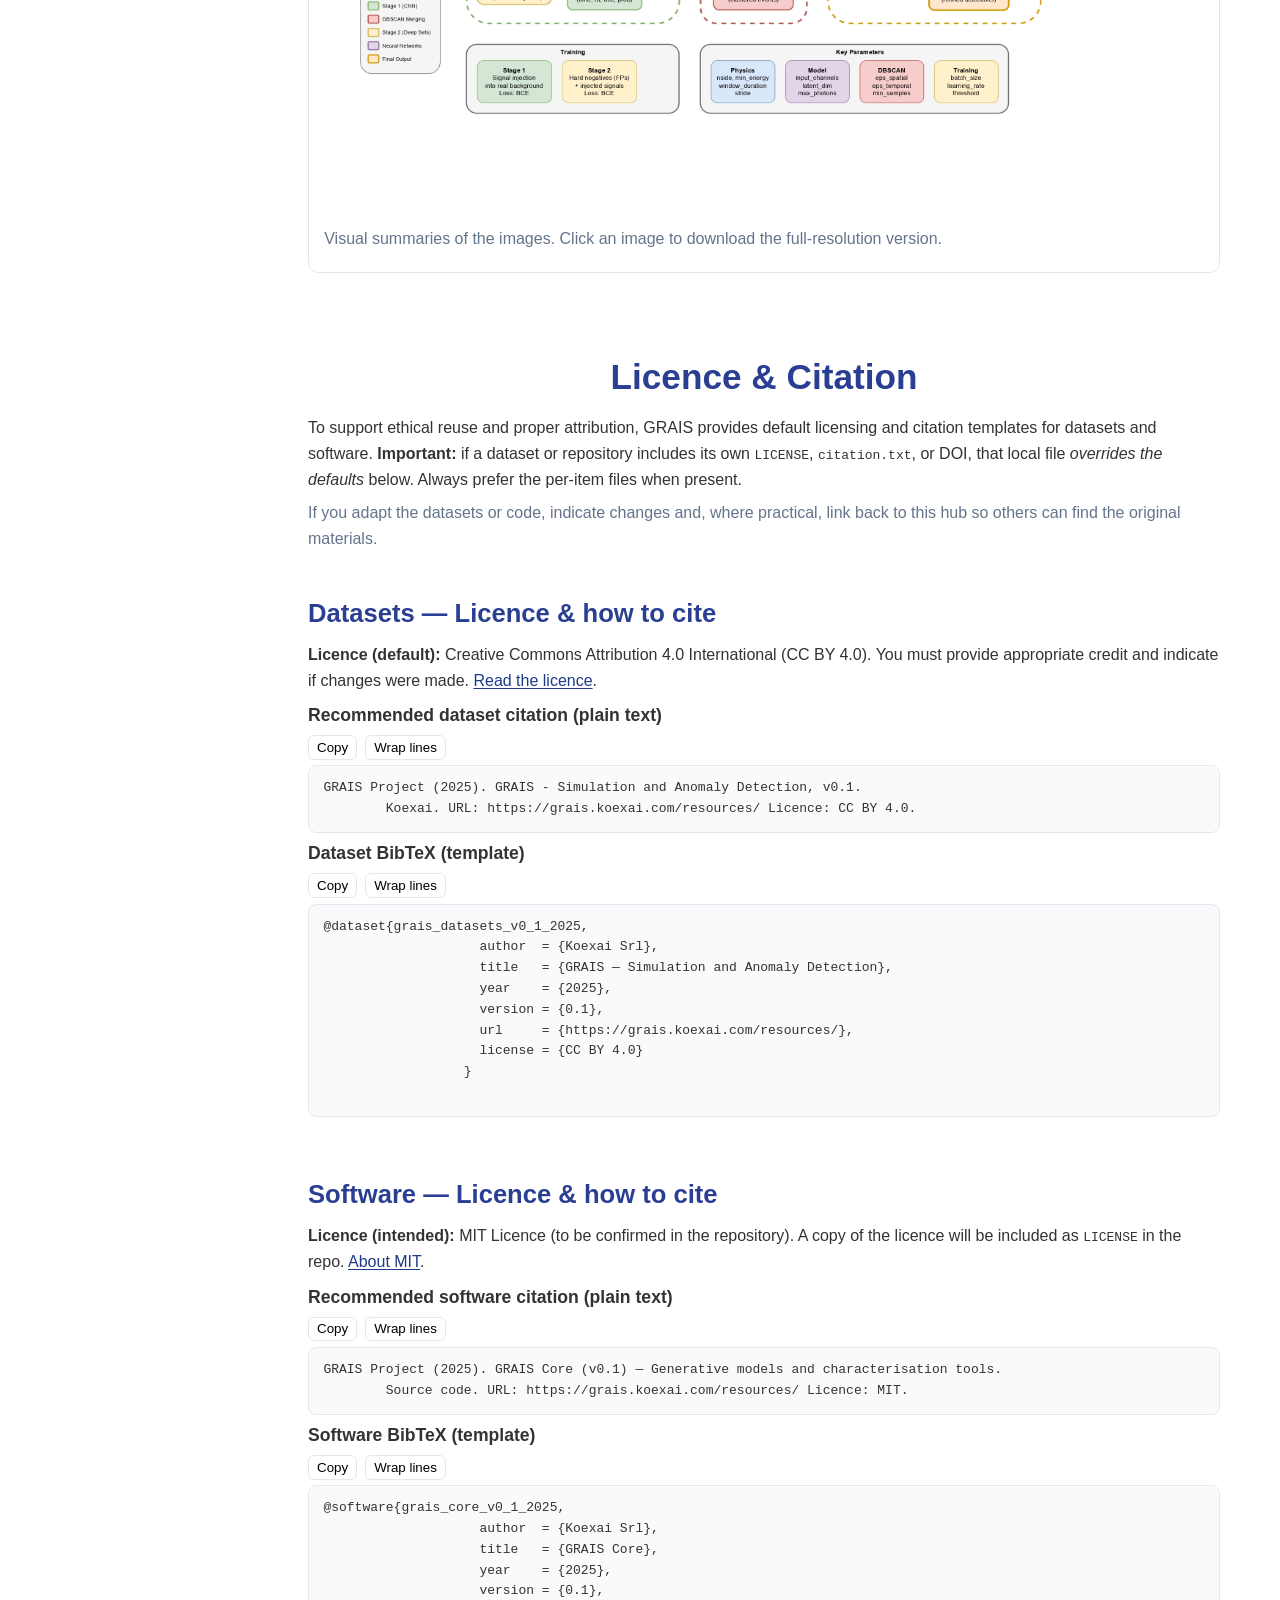
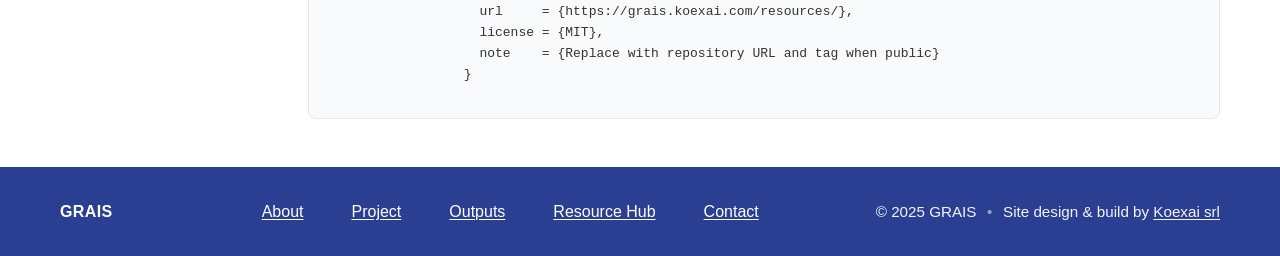
==== commit c2fd1363: "Modified diagrams format From pdf to jpg format for diagrams" ====
--- a/resources/index.html
+++ b/resources/index.html
@@ -486,47 +486,84 @@
     -->
 
       <!-- Diagrams & Technical Notes -->
-      <section id="pub-diagrams" aria-labelledby="pub-diagrams-heading">
-        <h2 id="pub-diagrams-heading">Diagrams &amp; Technical Notes</h2>
-        <ul class="pub-list">
-          <li class="pub-item" data-kind="diagrams" data-status="soon">
-            <div class="pub-head">
-              <span class="pub-title"><a href="/resources/diagrams/fermitools_pipeline.pdf" target="_blank" rel="noopener">Fermitools Pipeline (v1, PDF)</a></span>
-              <span class="pub-state" aria-label="Status: soon"></span>
-            </div>
-            <ul class="pub-meta">
-              <li><span class="label">Format:</span> PDF diagram</li>
-              <li><span class="label">Version:</span> v1</li>
-            </ul>
-            <p class="muted">Fermitools pipeline for simulation and labelling.</p>
-          </li>
-
-          <li class="pub-item" data-kind="diagrams" data-status="soon">
-            <div class="pub-head">
-              <span class="pub-title"><a href="/resources/diagrams/ConvVAE_GRB_Params_site.pdf" target="_blank" rel="noopener">GenAI architecture (v1, PDF)</a></span>
-              <span class="pub-state" aria-label="Status: soon"></span>
-            </div>
-            <ul class="pub-meta">
-              <li><span class="label">Format:</span> PDF diagram</li>
-              <li><span class="label">Version:</span> v1</li>
-            </ul>
-            <p class="muted">Scheme of the architecture of the GenAI model.</p>
-          </li>
-
-          <li class="pub-item" data-kind="diagrams" data-status="soon">
-            <div class="pub-head">
-              <span class="pub-title"><a href="/resources/diagrams/GRB_Pipeline_DBSCAN.pdf" target="_blank" rel="noopener">Anomaly Detection architecture (v1, PDF)</a></span>
-              <span class="pub-state" aria-label="Status: published"></span>
-            </div>
-            <ul class="pub-meta">
-              <li><span class="label">Format:</span> PDF diagram</li>
-              <li><span class="label">Version:</span> v1</li>
-            </ul>
-            <p class="muted">Scheme of the architecture of the Anomaly Detection model.</p>
-          </li>
-        </ul>
-      </section>
-    </section>
+    <section id="pub-diagrams" aria-labelledby="pub-diagrams-heading" class="pub-group" data-group="diagrams">
+  <h3 id="pub-diagrams-heading">Diagrams &amp; Technical Notes</h3>
+  <ul class="pub-list">
+    
+    <li class="pub-item" data-kind="diagrams" data-status="published">
+      <div class="pub-head" style="margin-bottom: 10px;">
+          <h4 id="diagram1-heading">Fermitools Pipeline (v1)</h4>
+      </div>
+      <p class="muted" style="margin-top: 5px;">Fermitools pipeline for simulation and labelling.</p>
+    
+      <figure class="image-item" style="margin: 0;">
+        <a href="../resources/diagrams/fermitools_pipeline.jpg" target="_blank" download title="Clicca per ingrandire e scaricare l'immagine">
+          <img
+            src="../resources/diagrams/fermitools_pipeline.jpg"
+            alt="Fermitools Pipeline (v1)"
+            loading="lazy"
+            style="max-width: 100%; height: auto; cursor: pointer;">
+        </a>
+        <figcaption>
+            <p class="muted">
+        Visual summaries of the images. Click an image to download the full-resolution version.
+      </p>
+        </figcaption>
+      </figure>
+    </li>
+
+    <li class="pub-item" data-kind="diagrams" data-status="published">
+      <div class="pub-head" style="margin-bottom: 10px;">
+         <h4 id="diagram2-heading">GenAI architecture (v1)</h4>
+      </div>
+      <p class="muted" style="margin-top: 5px;">Scheme of the architecture of the GenAI model.</p>
+     
+      <figure class="image-item" style="margin: 0;">
+        <a href="../resources/diagrams/ConvVAE_GRB_Params_site.jpg" target="_blank" download title="Clicca per ingrandire e scaricare l'immagine">
+          <img
+            src="../resources/diagrams/ConvVAE_GRB_Params_site.jpg"
+            alt="GenAI architecture (v1)"
+            loading="lazy"
+            style="max-width: 100%; height: auto; cursor: pointer;">
+        </a>
+        <figcaption>
+           <p class="muted">
+        Visual summaries of the images. Click an image to download the full-resolution version.
+      </p>
+        </figcaption>
+      </figure>
+    </li>
+
+    <li class="pub-item" data-kind="diagrams" data-status="published">
+      <div class="pub-head" style="margin-bottom: 10px;">
+         <h4 id="diagram3-heading">Anomaly Detection architecture (v1)</h4>
+      </div>
+        <p class="muted" style="margin-top: 5px;">Scheme of the architecture of the Anomaly Detection model.</p>
+     
+      <figure class="image-item" style="margin: 0;">
+        <a href="../resources/diagrams/GRB_Pipeline_DBSCAN.jpg" target="_blank" download title="Clicca per ingrandire e scaricare l'immagine">
+          <img
+            src="../resources/diagrams/GRB_Pipeline_DBSCAN.jpg"
+            alt="Anomaly Detection architecture (v1)"
+            loading="lazy"
+            style="max-width: 100%; height: auto; cursor: pointer;">
+        </a>
+        <figcaption>
+           <p class="muted">
+        Visual summaries of the images. Click an image to download the full-resolution version.
+      </p>
+        </figcaption>
+      </figure>
+    </li>
+
+  </ul>
+</section>
+
+
+
+
+
+
 
 
     <!-- Licence & Citation -->
--- a/assets/css/main.css
+++ b/assets/css/main.css
@@ -693,6 +693,7 @@
 body.resources-page .pub-item[data-status="under-review"] .pub-state{ background:#f3e8ff; border-color:var(--pub-review);   color:#5b21b6; }
 body.resources-page .pub-item[data-status="accepted"]     .pub-state{ background:#e9f7ef; border-color:var(--pub-accept);   color:#065f46; }
 body.resources-page .pub-item[data-status="published"]    .pub-state{ background:#e8f5eb; border-color:var(--pub-publish);  color:#065f46; }
+body.resources-page .pub-item[data-status="available"]    .pub-state{ background:#e8f5eb; border-color:var(--pub-publish);  color:#065f46; }
 body.resources-page .pub-item[data-status="preprint"]     .pub-state{ background:#e6f7fb; border-color:var(--pub-preprint); color:#0c4a6e; }
 body.resources-page .pub-item[data-status="wip"]          .pub-state{ background:#eef2f7; border-color:var(--pub-wip);      color:#334155; }
 body.resources-page .pub-item[data-status="planned"]      .pub-state{ background:#eef2f7; border-color:#cbd5e1;             color:#334155; }
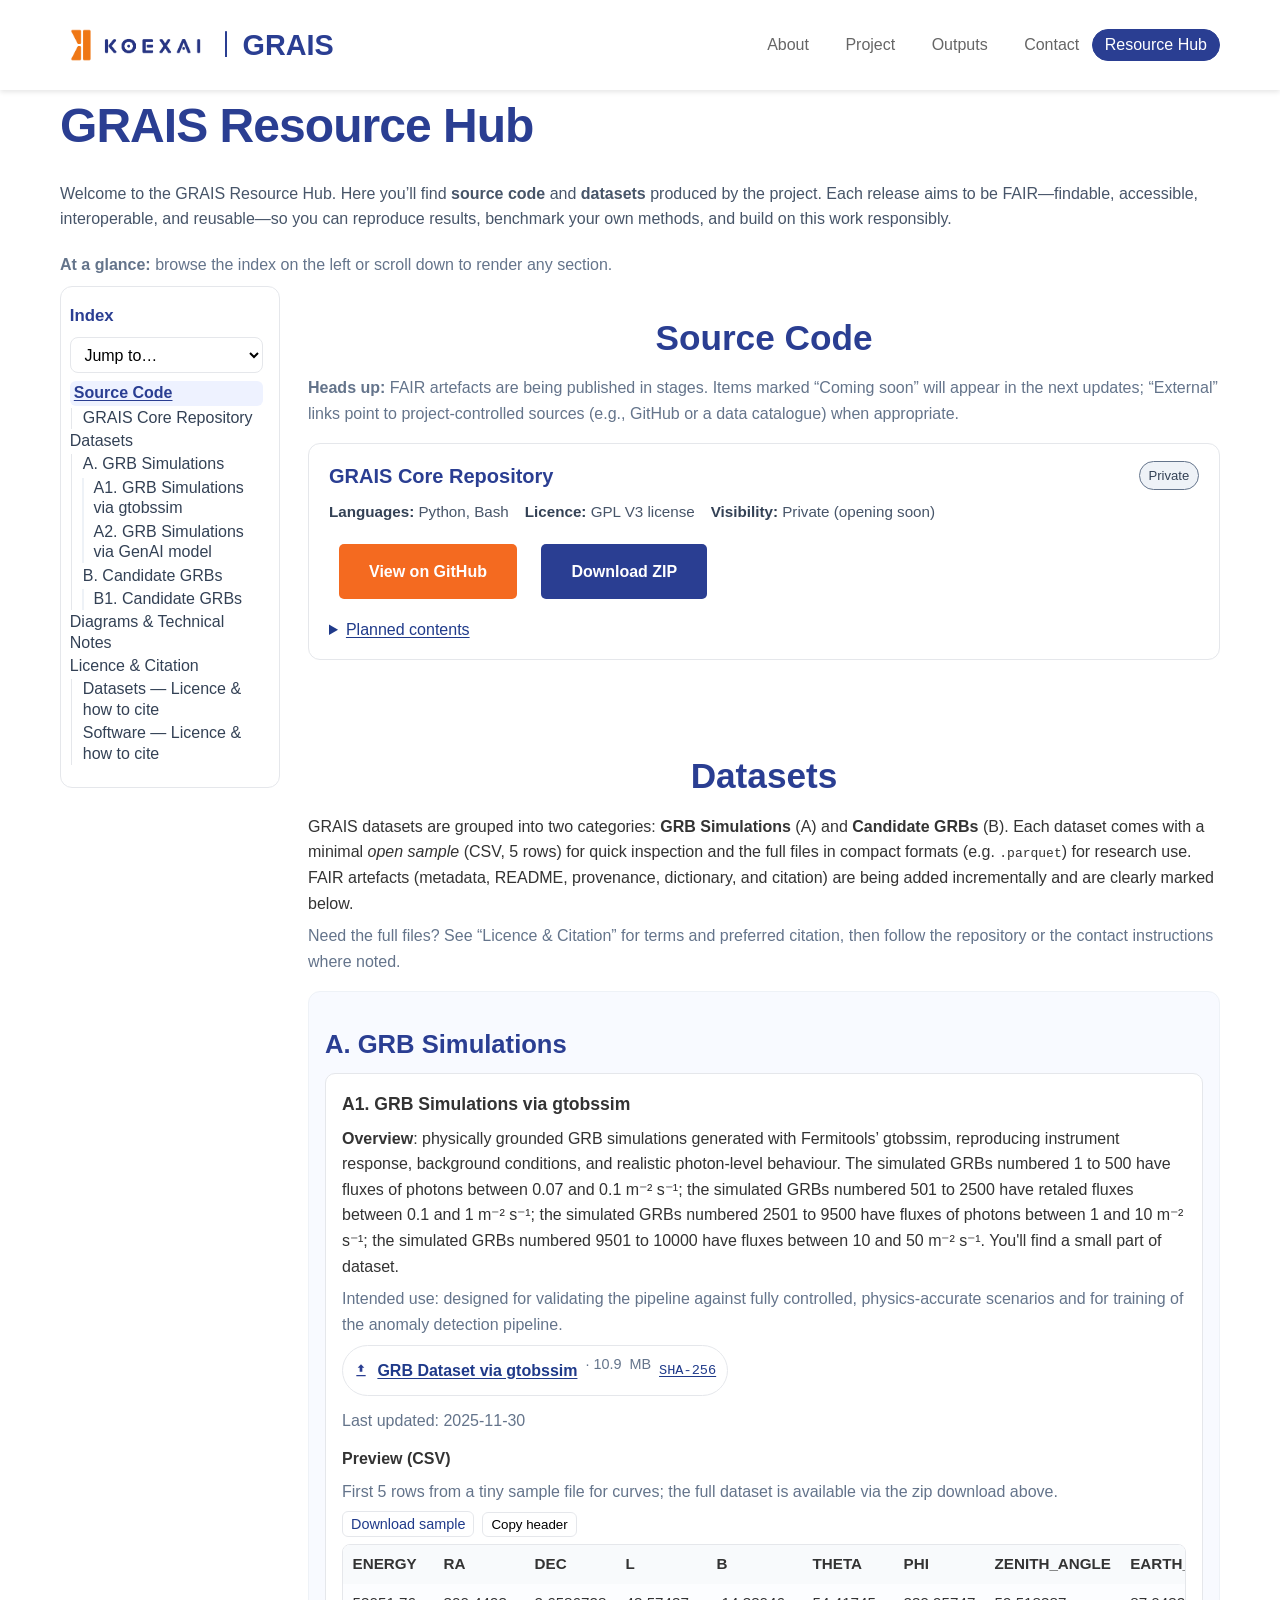
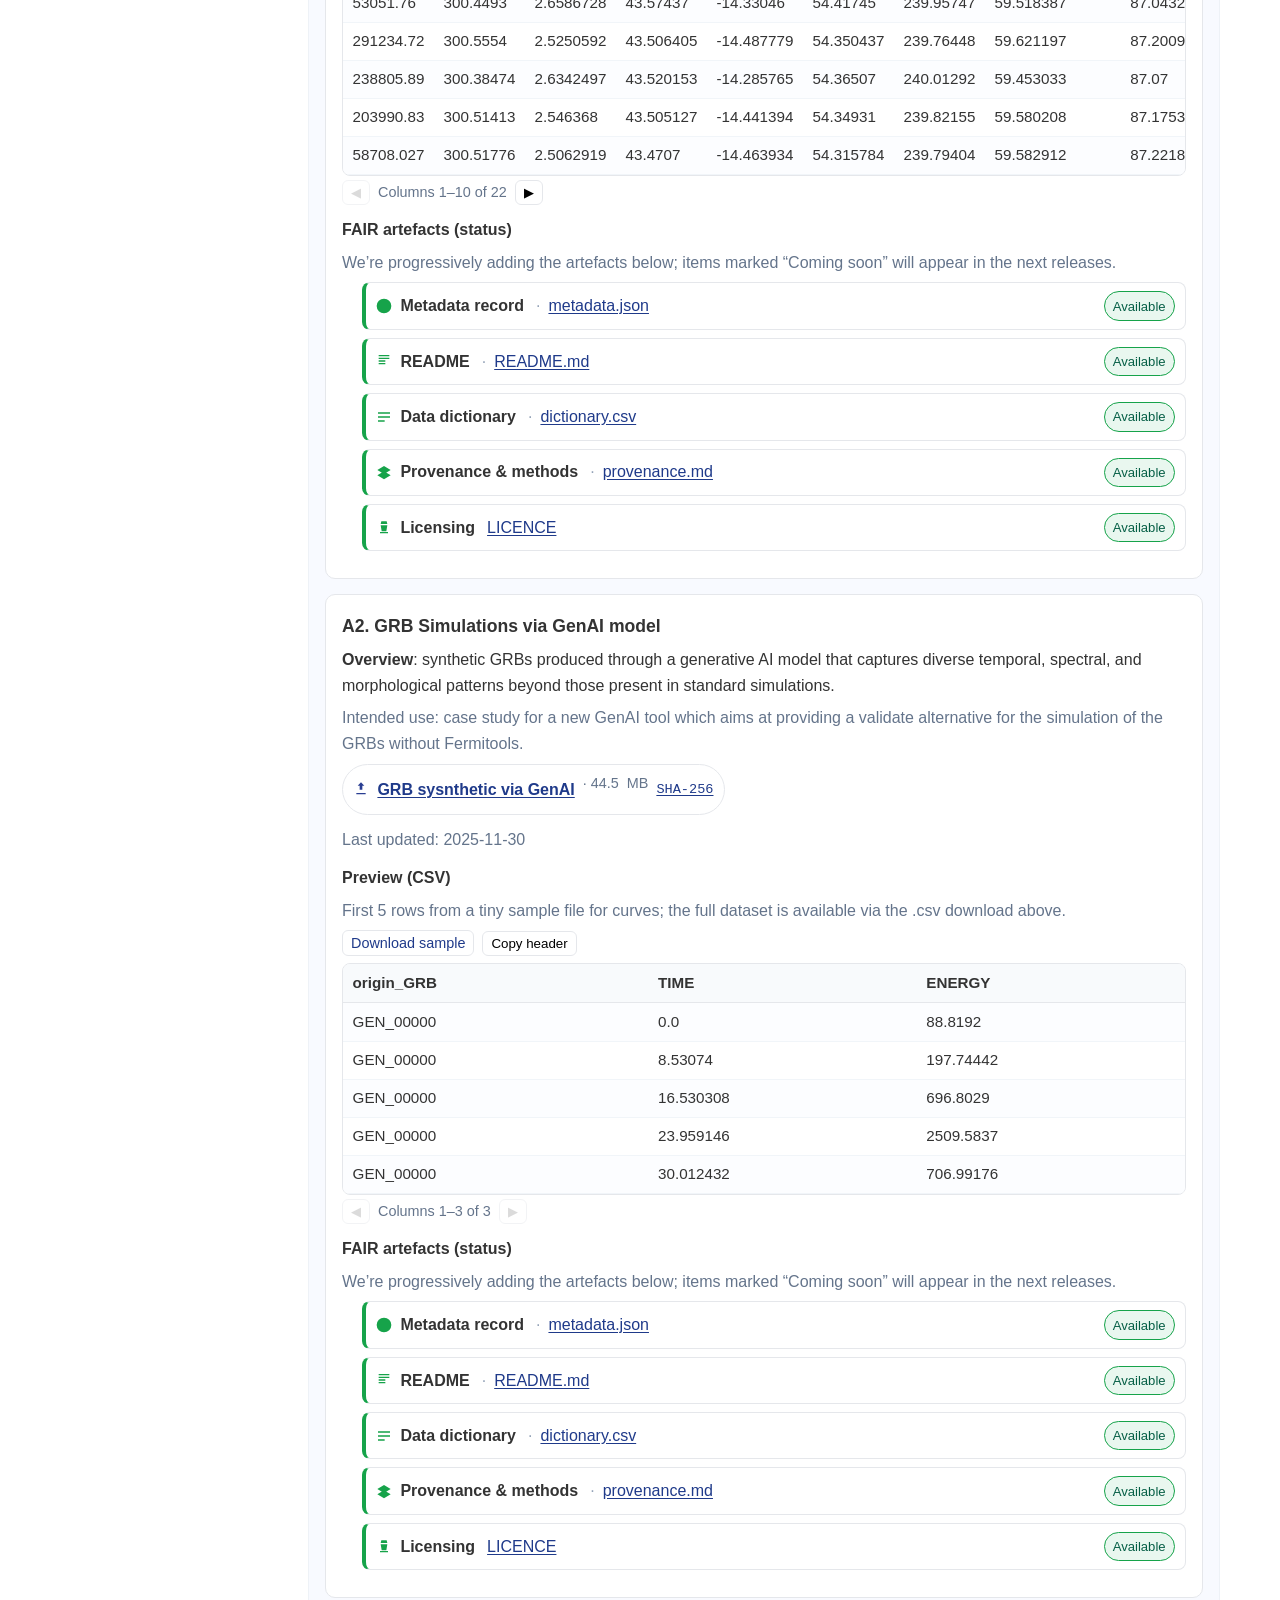
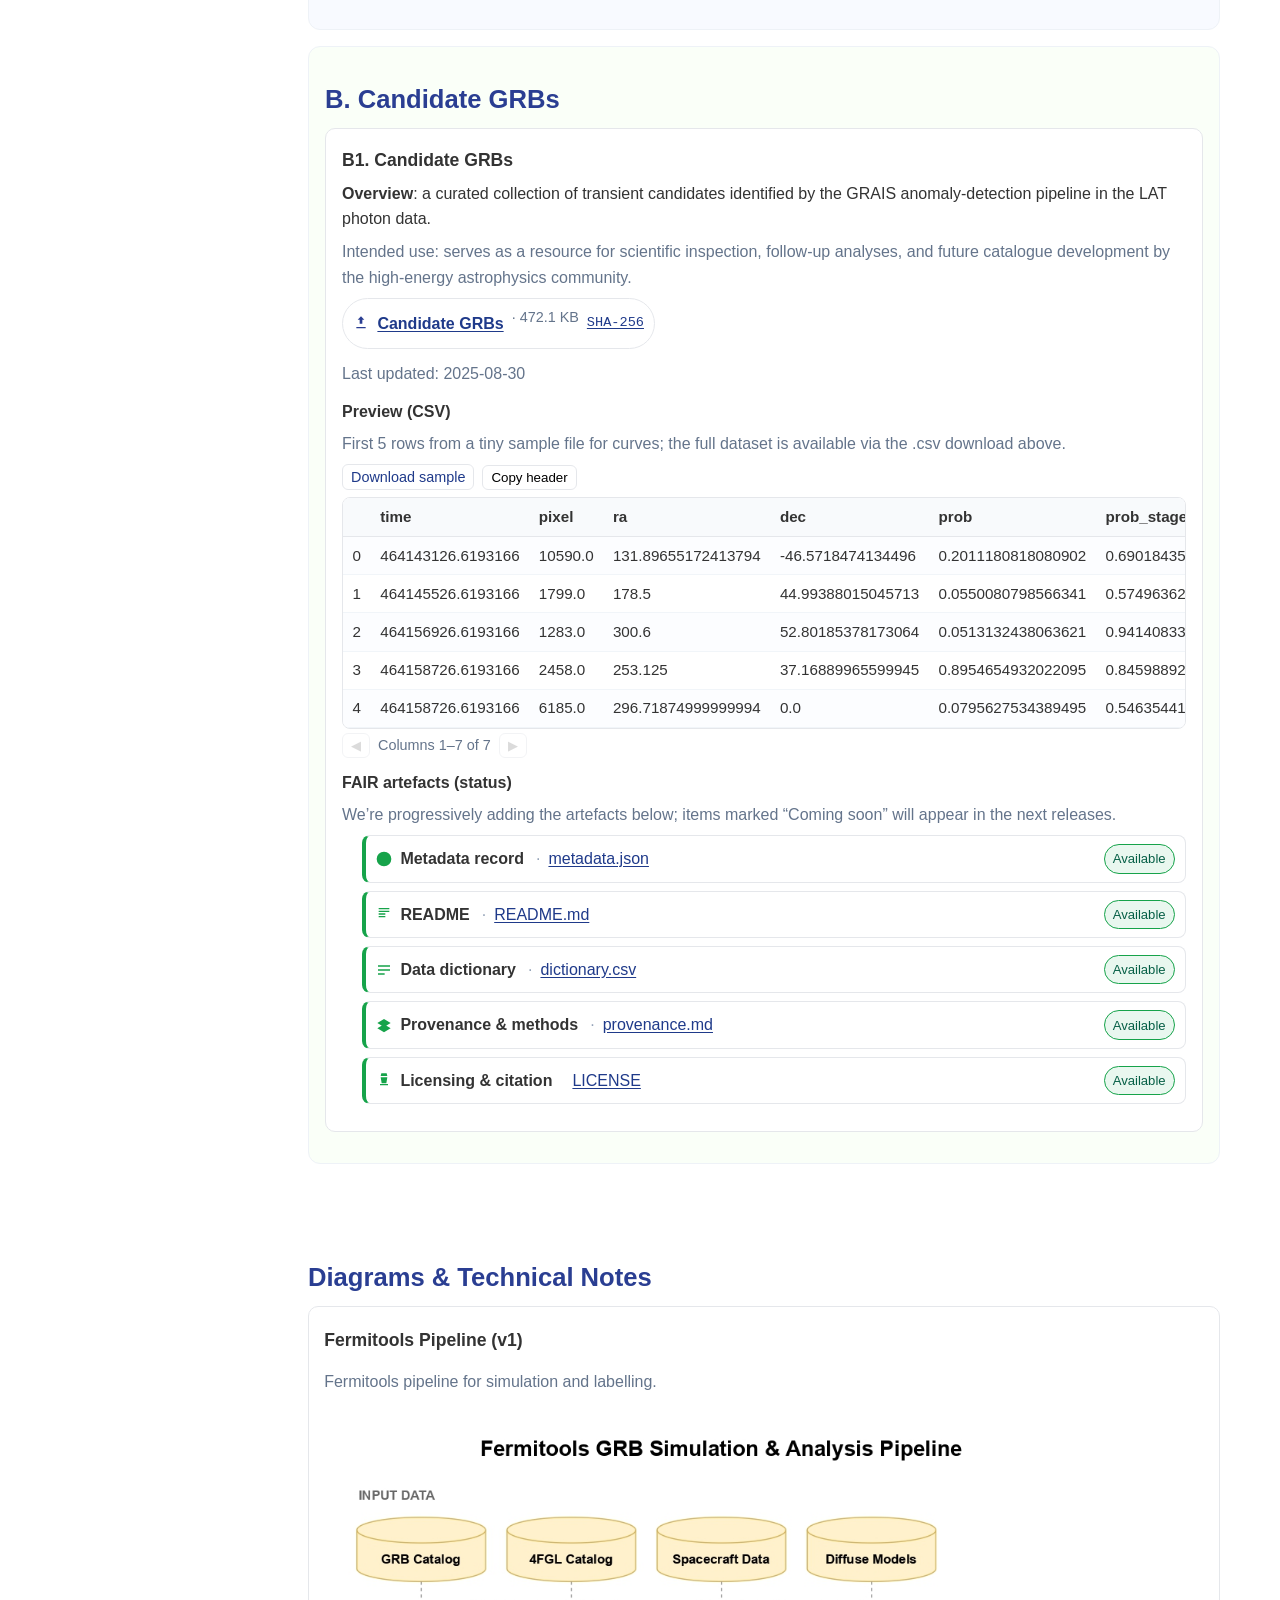
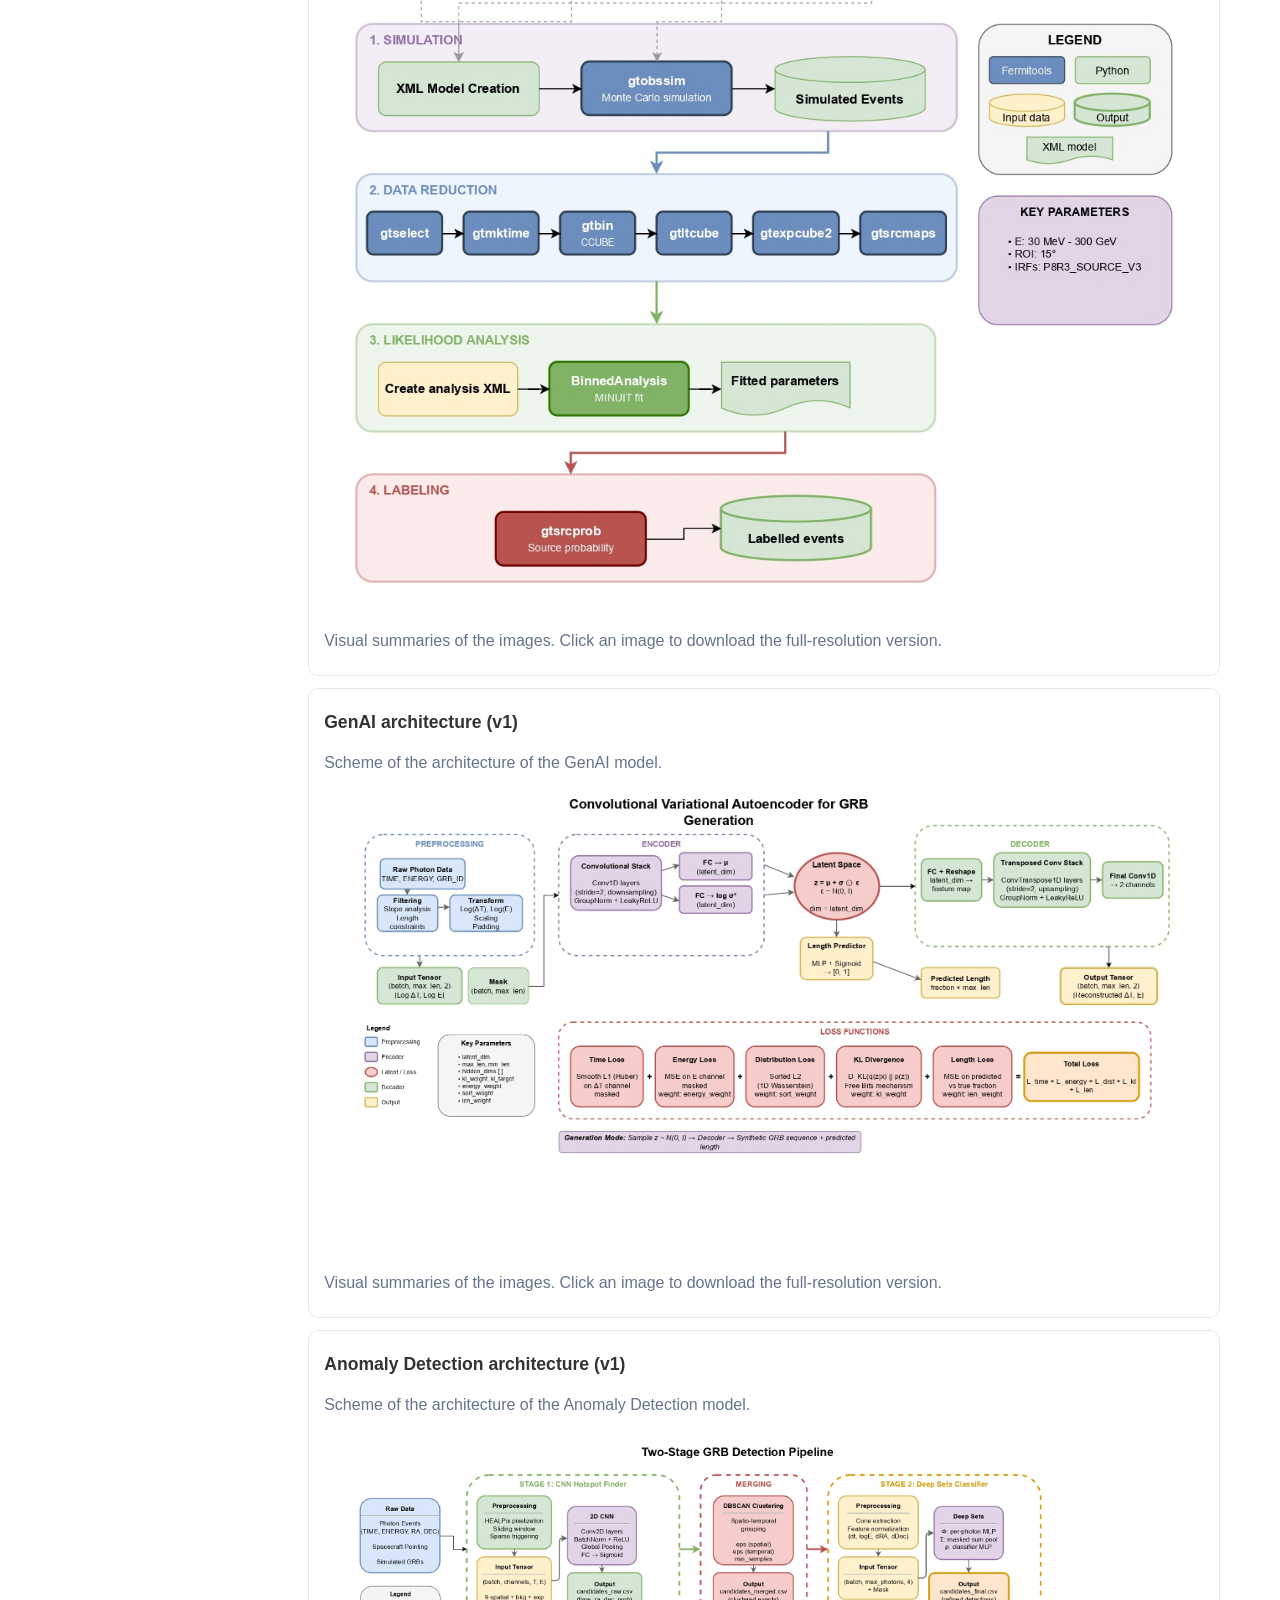
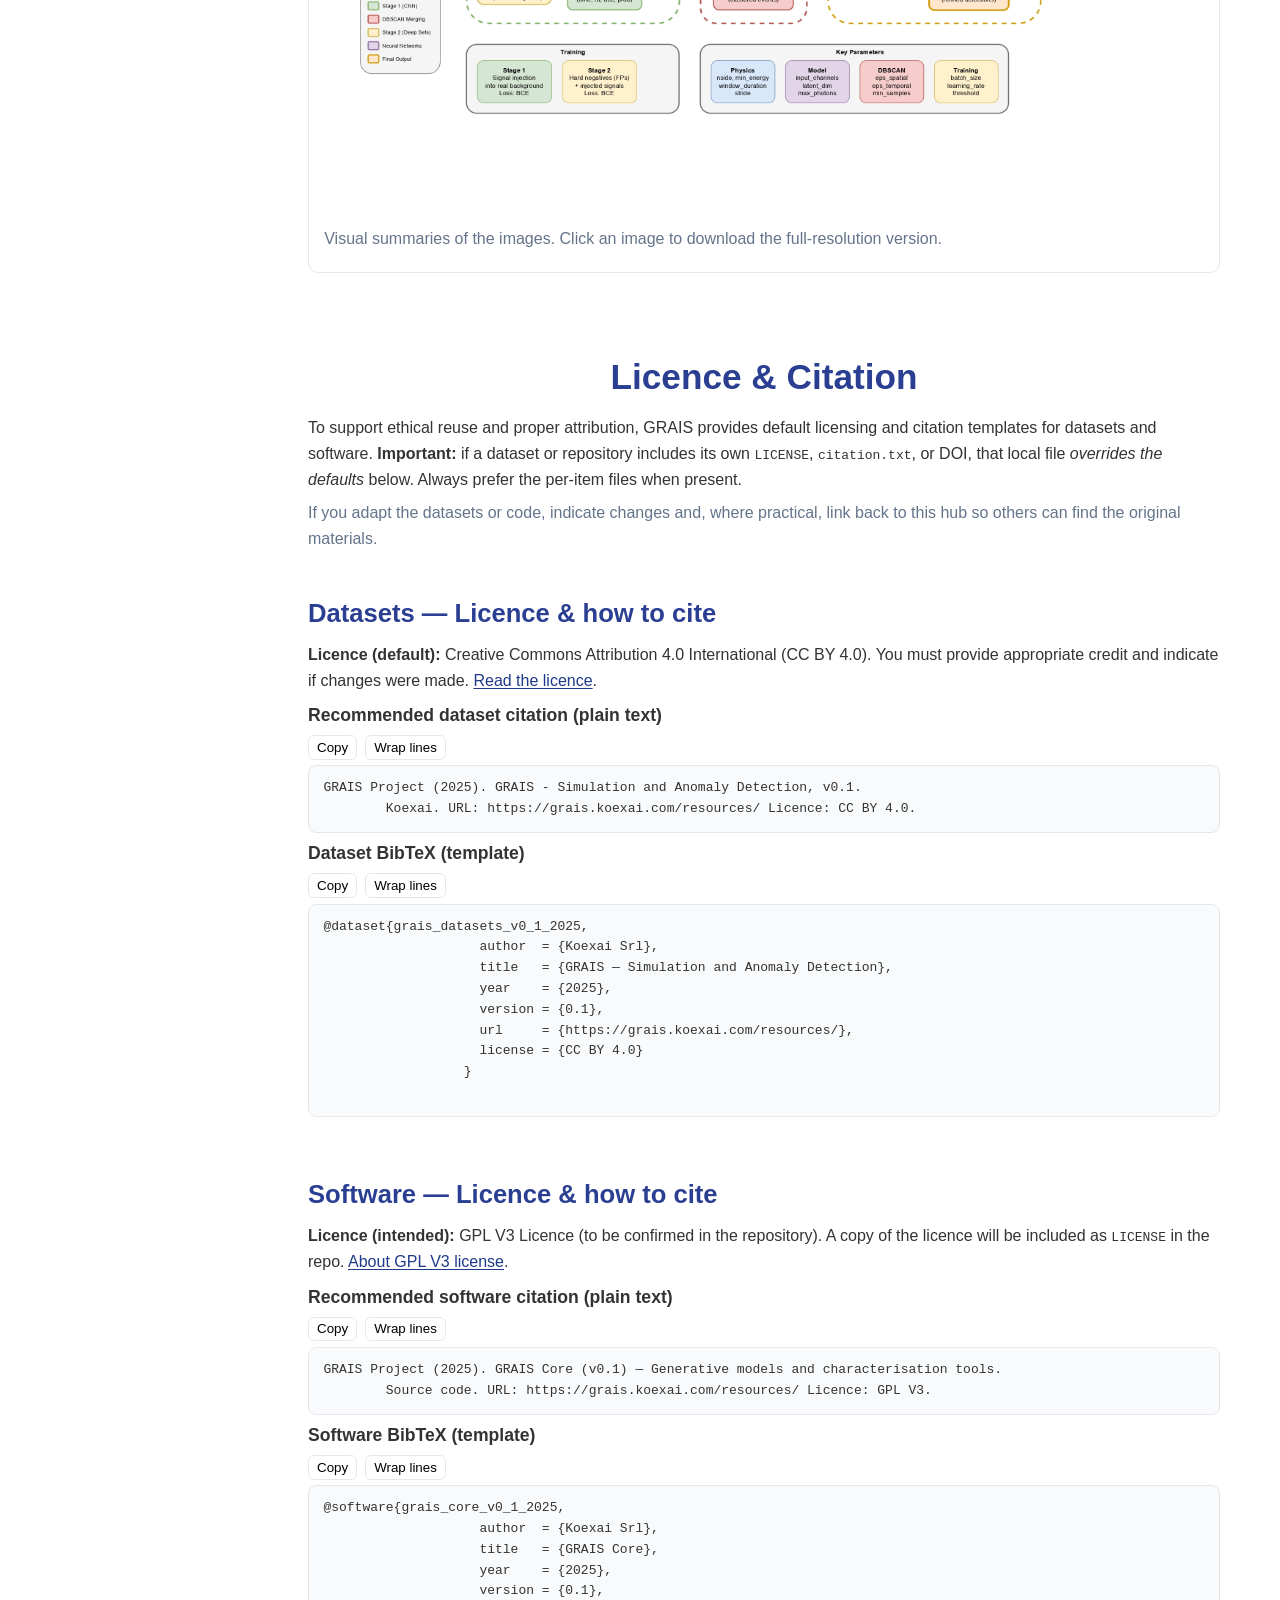
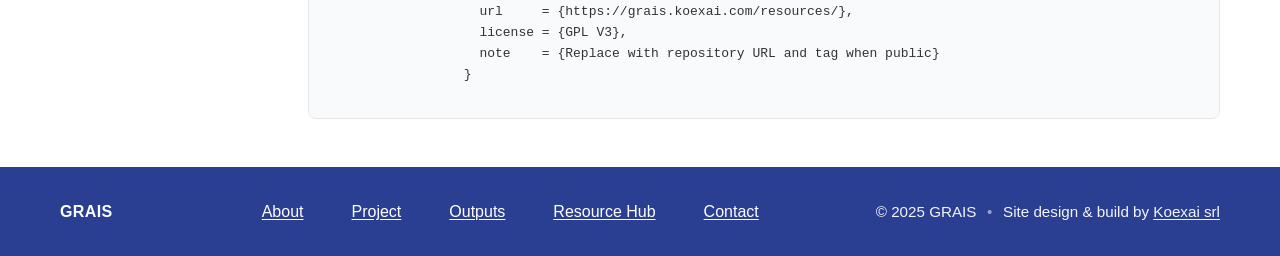
==== commit 4a8cdddb: "Added GPL V3 license" ====
--- a/resources/index.html
+++ b/resources/index.html
@@ -92,7 +92,7 @@
 
         <ul class="repo-meta">
           <li><span class="label">Languages:</span> Python, Bash</li>
-          <li><span class="label">Licence:</span> MIT</li>
+          <li><span class="label">Licence:</span> GPL V3 license</li>
           <li><span class="label">Visibility:</span> Private (opening soon)</li>
         </ul>
 
@@ -608,14 +608,14 @@
       <!-- Software -->
       <section id="licence-software" aria-labelledby="licence-software-heading">
         <h3 id="licence-software-heading">Software — Licence &amp; how to cite</h3>
-        <p><strong>Licence (intended):</strong> MIT Licence (to be confirmed in the repository).
+        <p><strong>Licence (intended):</strong> GPL V3 Licence (to be confirmed in the repository).
           A copy of the licence will be included as <code>LICENSE</code> in the repo.
-          <a href="https://choosealicense.com/licenses/mit/" target="_blank" rel="noopener">About MIT</a>.
+          <a href="https://www.gnu.org/licenses/gpl-3.0.html" target="_blank" rel="noopener">About GPL V3 license</a>.
         </p>
 
         <h4>Recommended software citation (plain text)</h4>
         <pre class="cite">GRAIS Project (2025). GRAIS Core (v0.1) — Generative models and characterisation tools.
-        Source code. URL: https://grais.koexai.com/resources/ Licence: MIT.</pre>
+        Source code. URL: https://grais.koexai.com/resources/ Licence: GPL V3.</pre>
 
         <h4>Software BibTeX (template)</h4>
         <pre class="cite">@software{grais_core_v0_1_2025,
@@ -624,7 +624,7 @@
                     year    = {2025},
                     version = {0.1},
                     url     = {https://grais.koexai.com/resources/},
-                    license = {MIT},
+                    license = {GPL V3},
                     note    = {Replace with repository URL and tag when public}
                   }
         </pre>
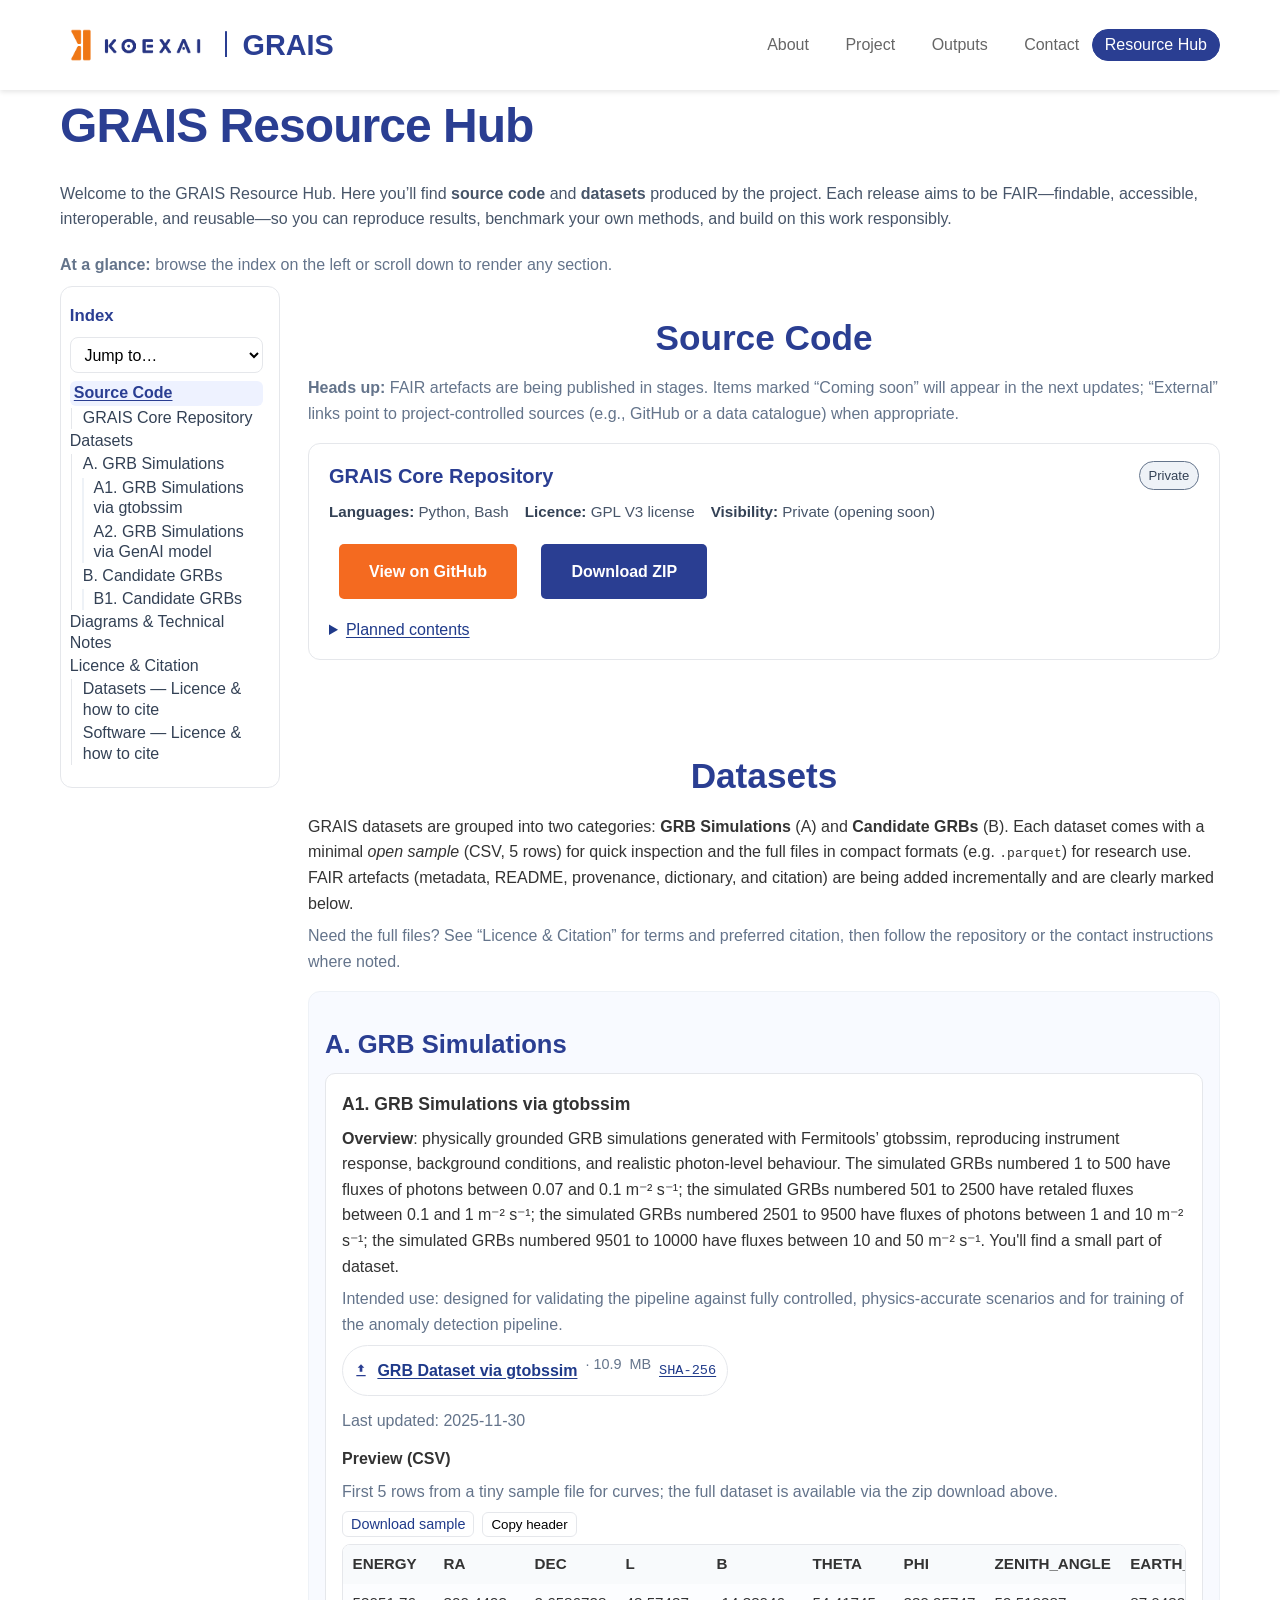
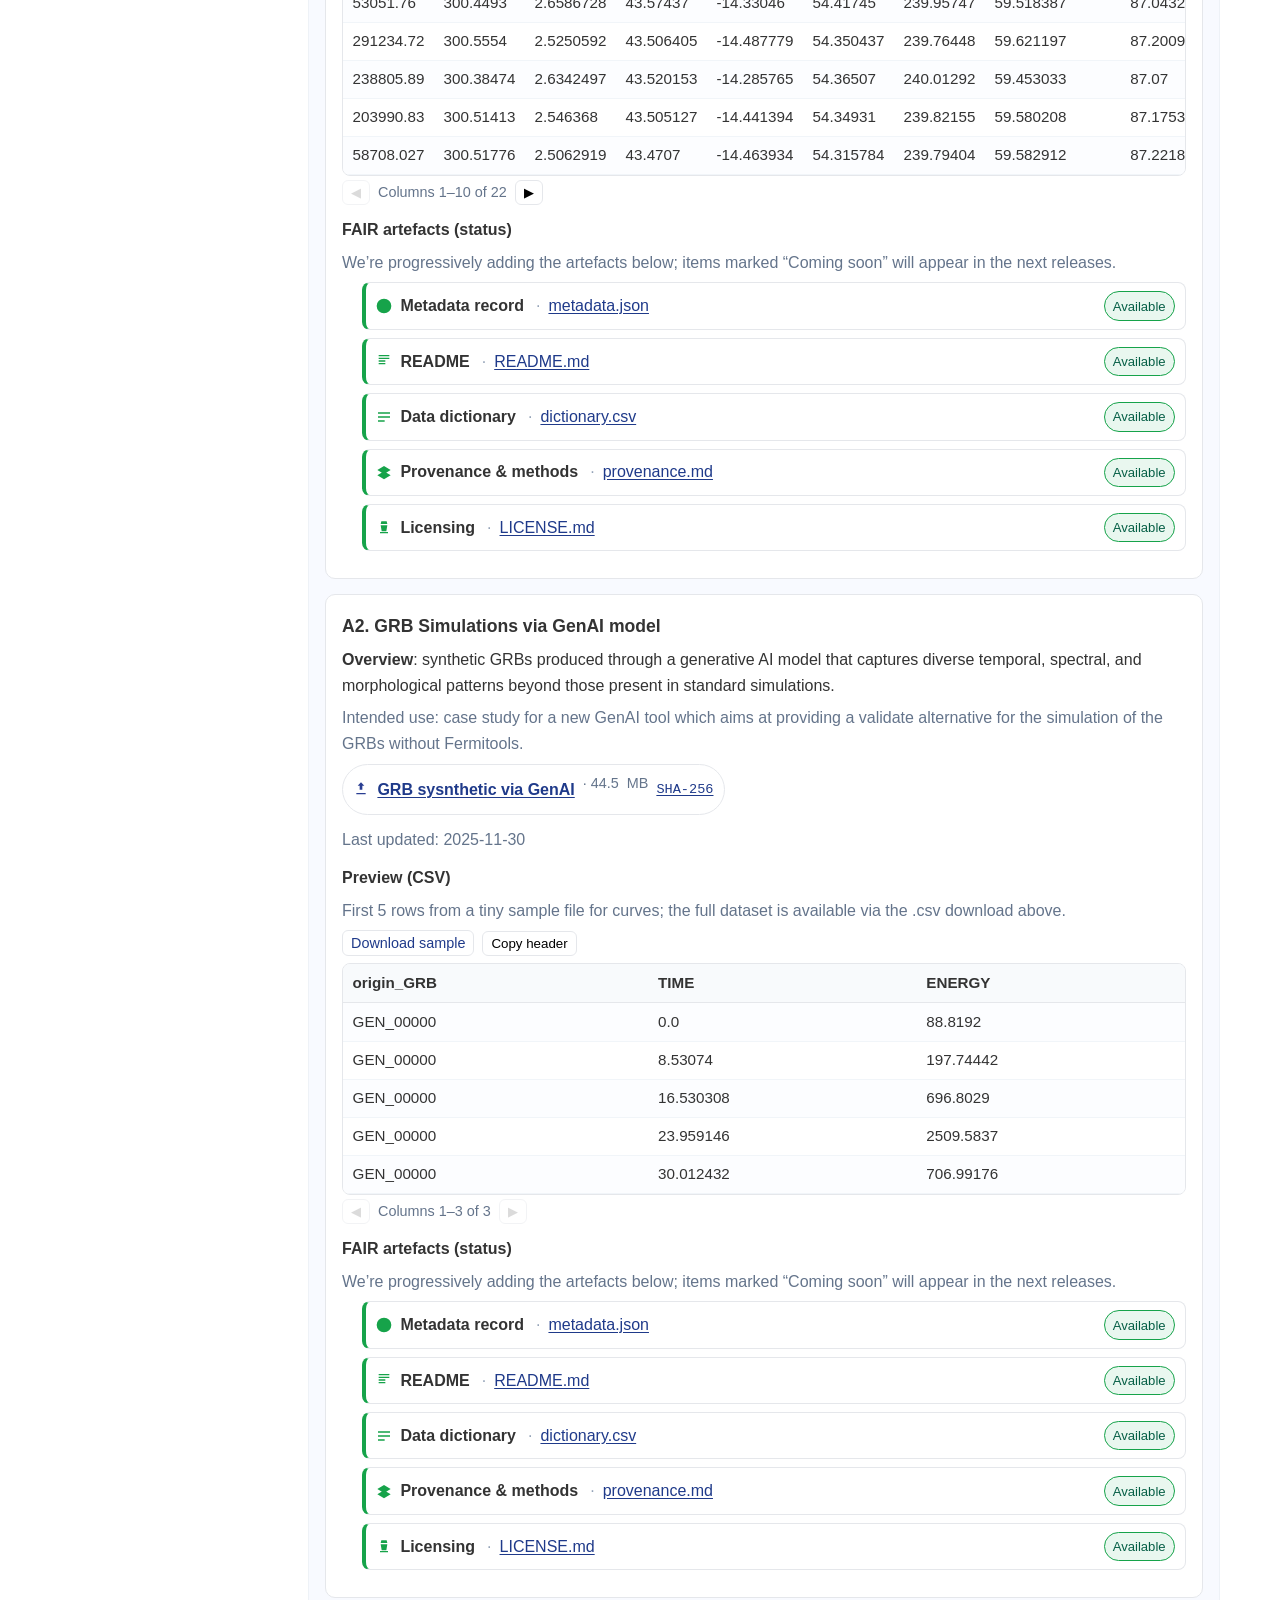
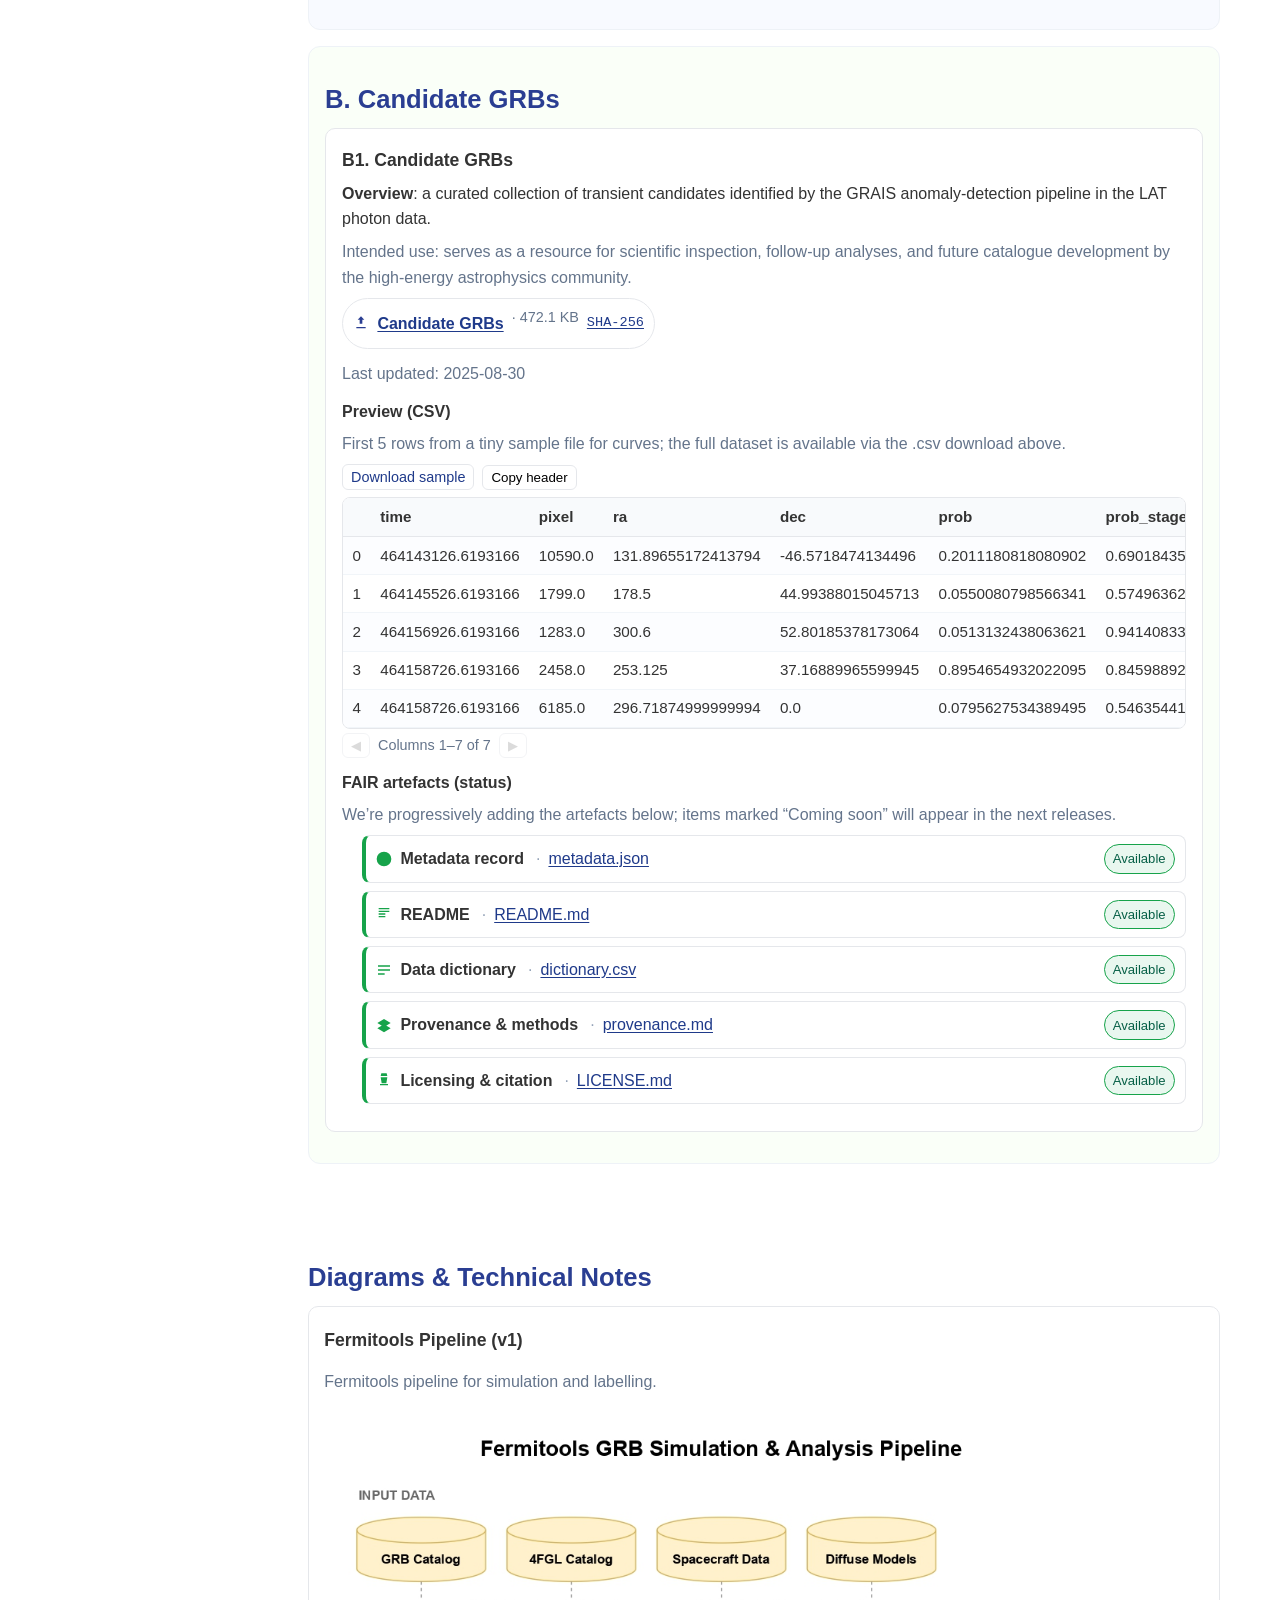
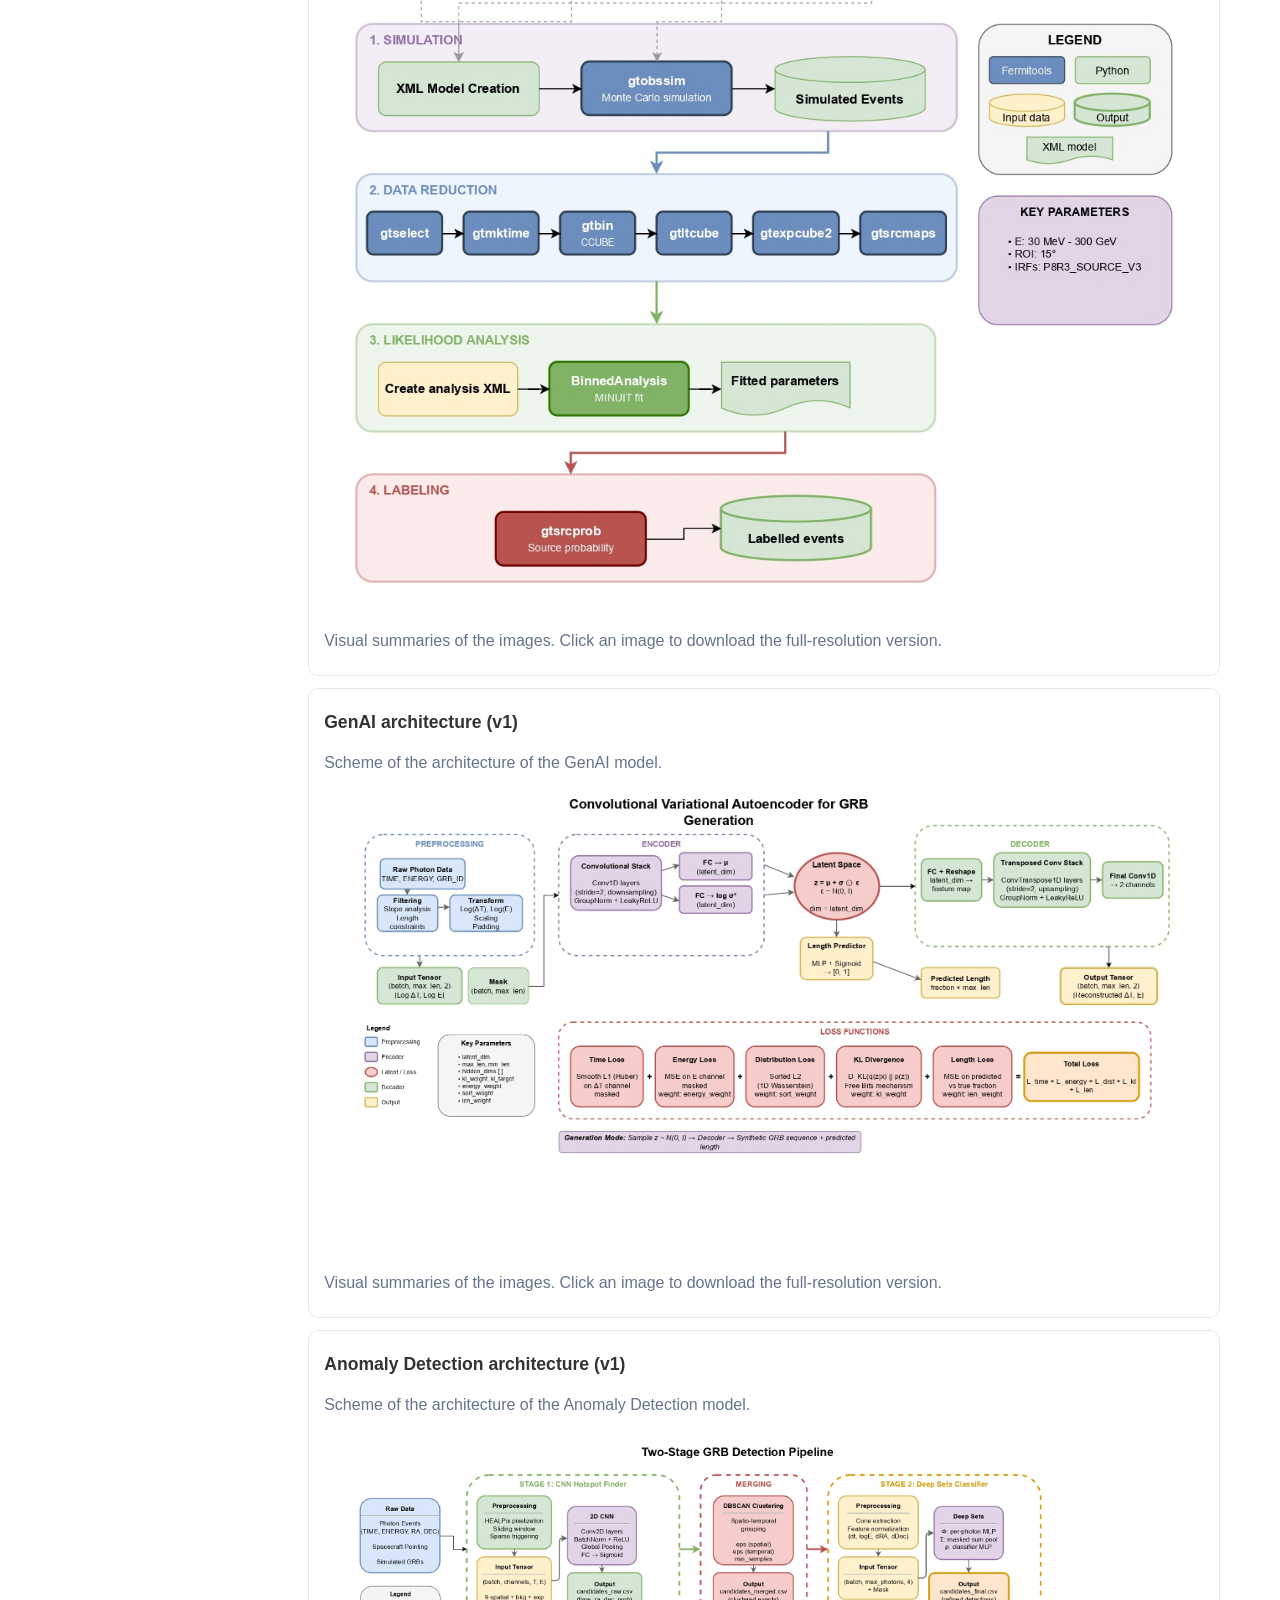
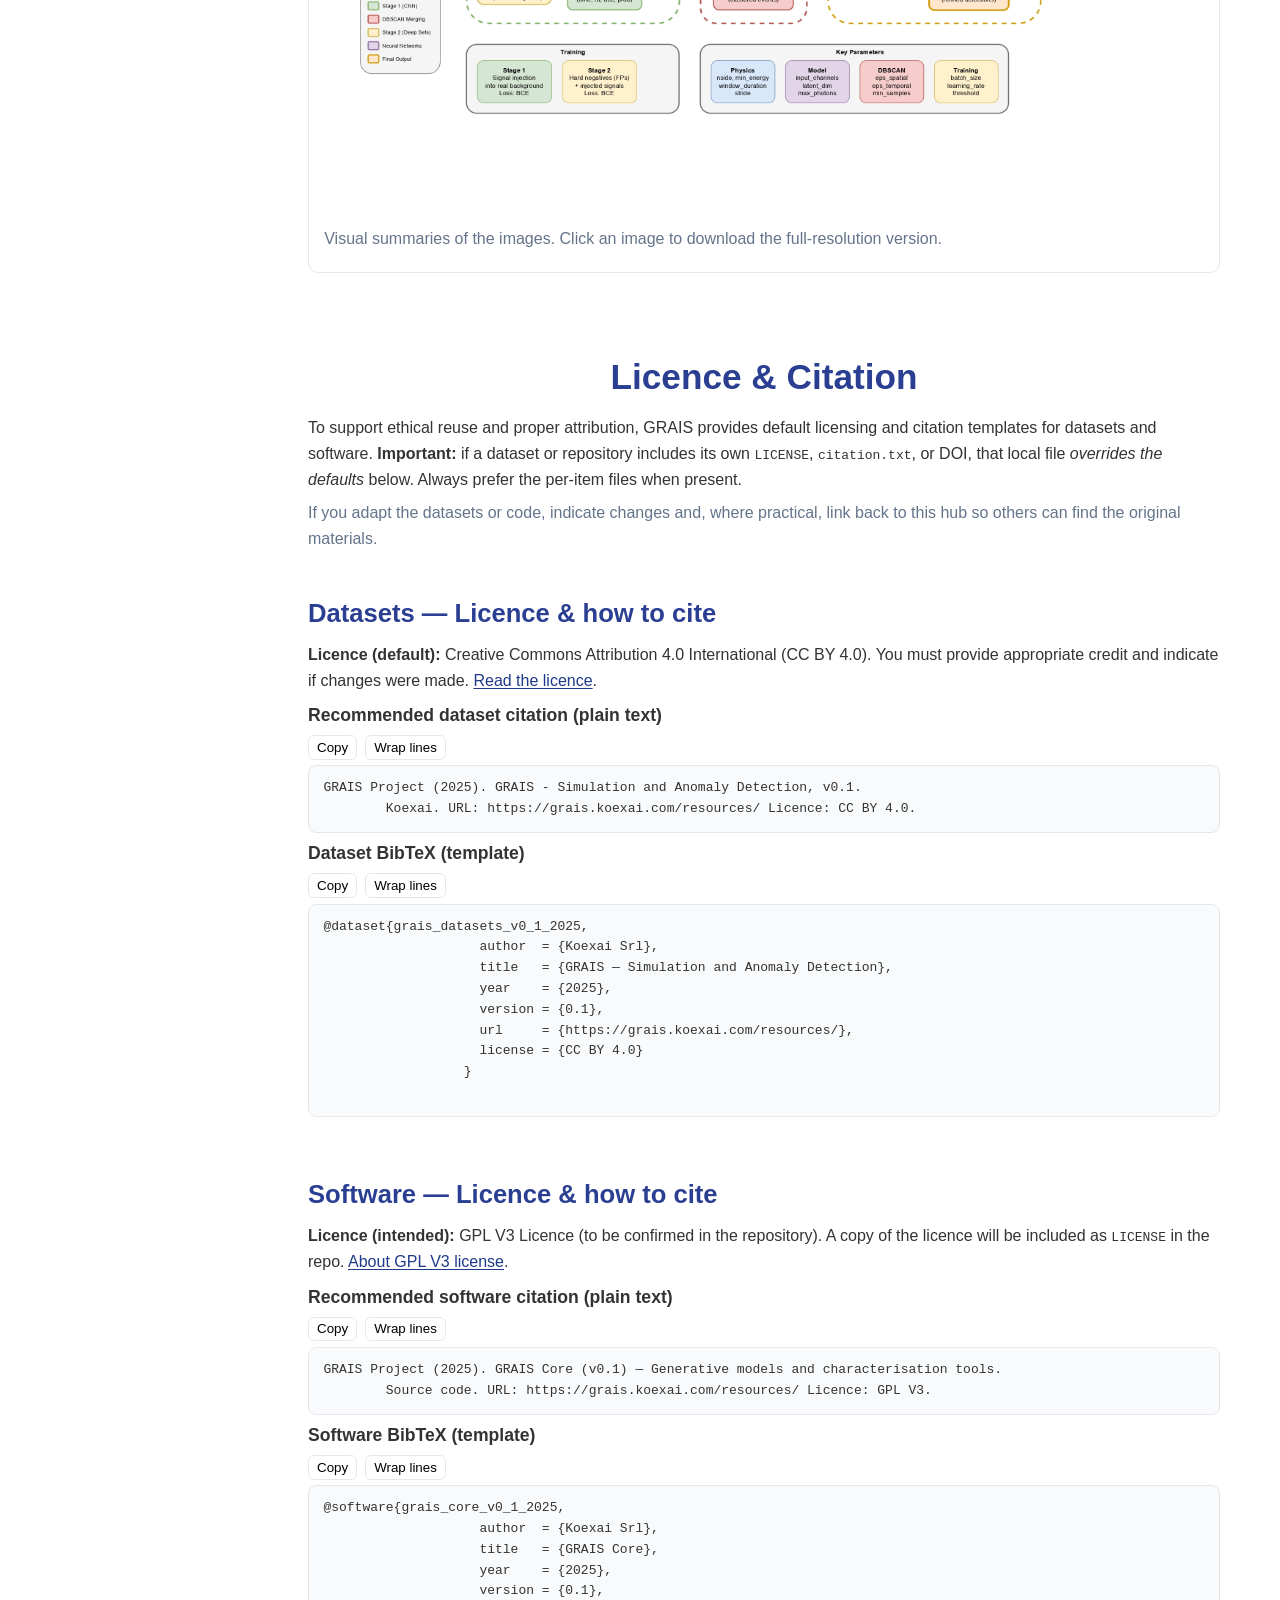
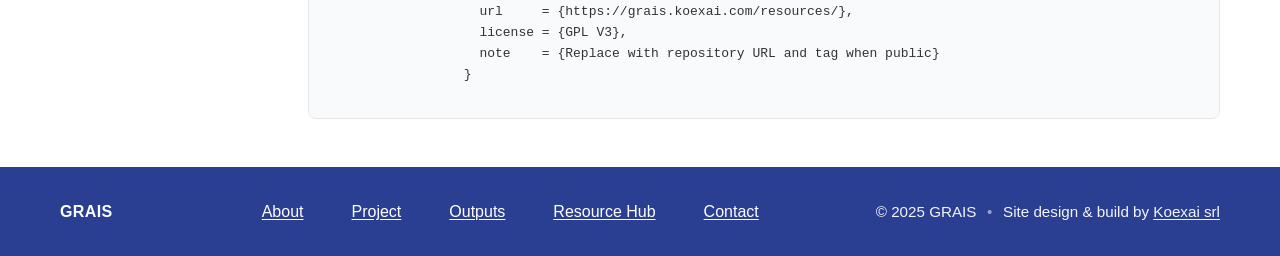
==== commit 9966d390: "Update License for Fair Artifacts" ====
--- a/resources/index.html
+++ b/resources/index.html
@@ -201,8 +201,8 @@
                 <span class="icon" aria-hidden="true">
                   <svg viewBox="0 0 24 24"><path d="M6 20h12v-2H6v2ZM8 2h8l1 4H7l1-4Zm-1 6h10l-1.5 9h-7L7 8Z"/></svg>
                 </span>
-                <span class="name">Licensing</span>
-                <a href="../resources/datasets/A1/LICENSE">LICENCE</a>
+                <span class="name">Licensing</span><span class="sep">·</span>
+                <a href="../resources/datasets/A1/LICENSE.md">LICENSE.md</a>
                 <span class="state"></span>
               </li>
 
@@ -279,8 +279,8 @@
                 <span class="icon" aria-hidden="true">
                   <svg viewBox="0 0 24 24"><path d="M6 20h12v-2H6v2ZM8 2h8l1 4H7l1-4Zm-1 6h10l-1.5 9h-7L7 8Z"/></svg>
                 </span>
-                <span class="name">Licensing</span>
-                <a href="../resources/datasets/A2/LICENSE.md">LICENCE</a>
+                <span class="name">Licensing</span><span class="sep">·</span>
+                <a href="../resources/datasets/A2/LICENSE.md">LICENSE.md</a>
                 <span class="state"></span>
               </li>
 
@@ -362,8 +362,8 @@
 
               <li class="fair-item" data-status="available">
                 <span class="icon" aria-hidden="true"><svg viewBox="0 0 24 24"><path d="M6 20h12v-2H6v2ZM8 2h8l1 4H7l1-4Zm-1 6h10l-1.5 9h-7L7 8Z"/></svg></span>
-                <span class="name">Licensing &amp; citation</span><span class="sep"></span>
-                <a href="../resources/datasets/B1/LICENSE">LICENSE</a>
+                <span class="name">Licensing &amp; citation</span><span class="sep">·</span>
+                <a href="../resources/datasets/B1/LICENSE.md">LICENSE.md</a>
                 <span class="state"></span>
               </li>
 
